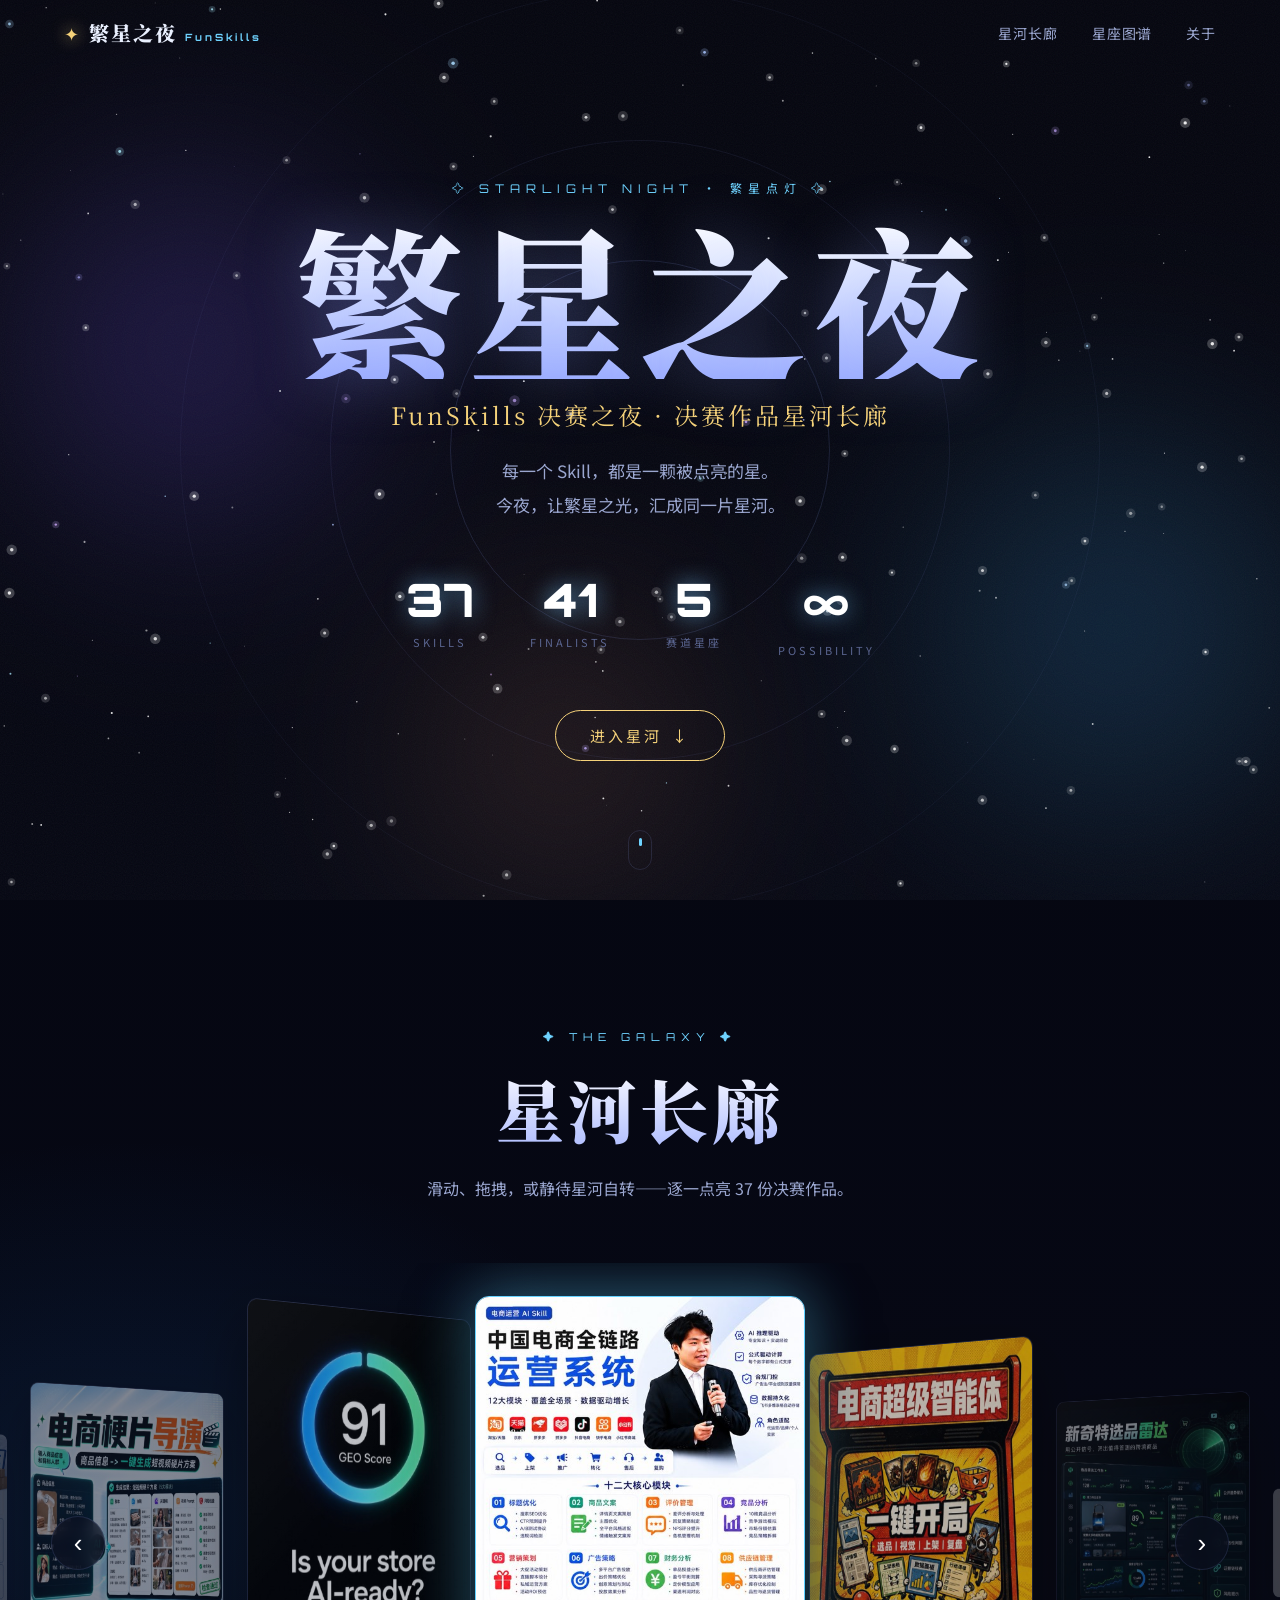
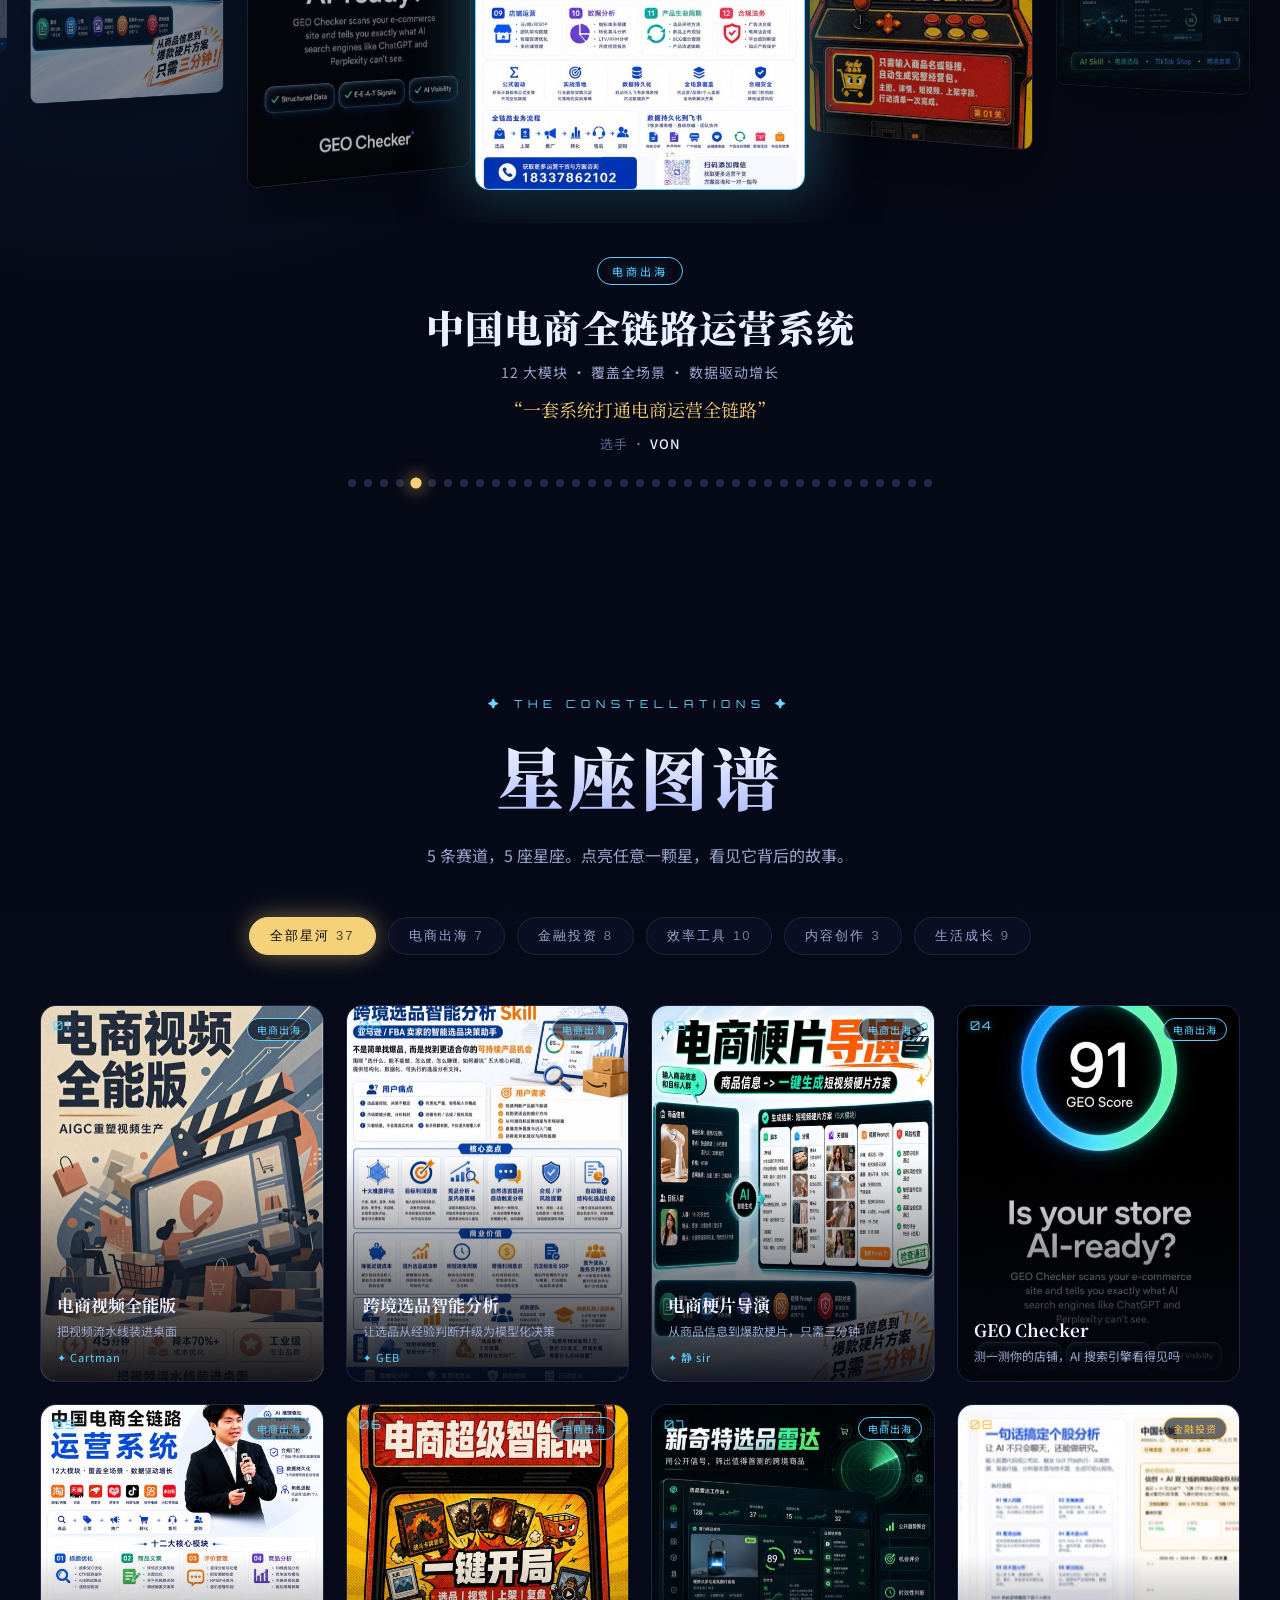
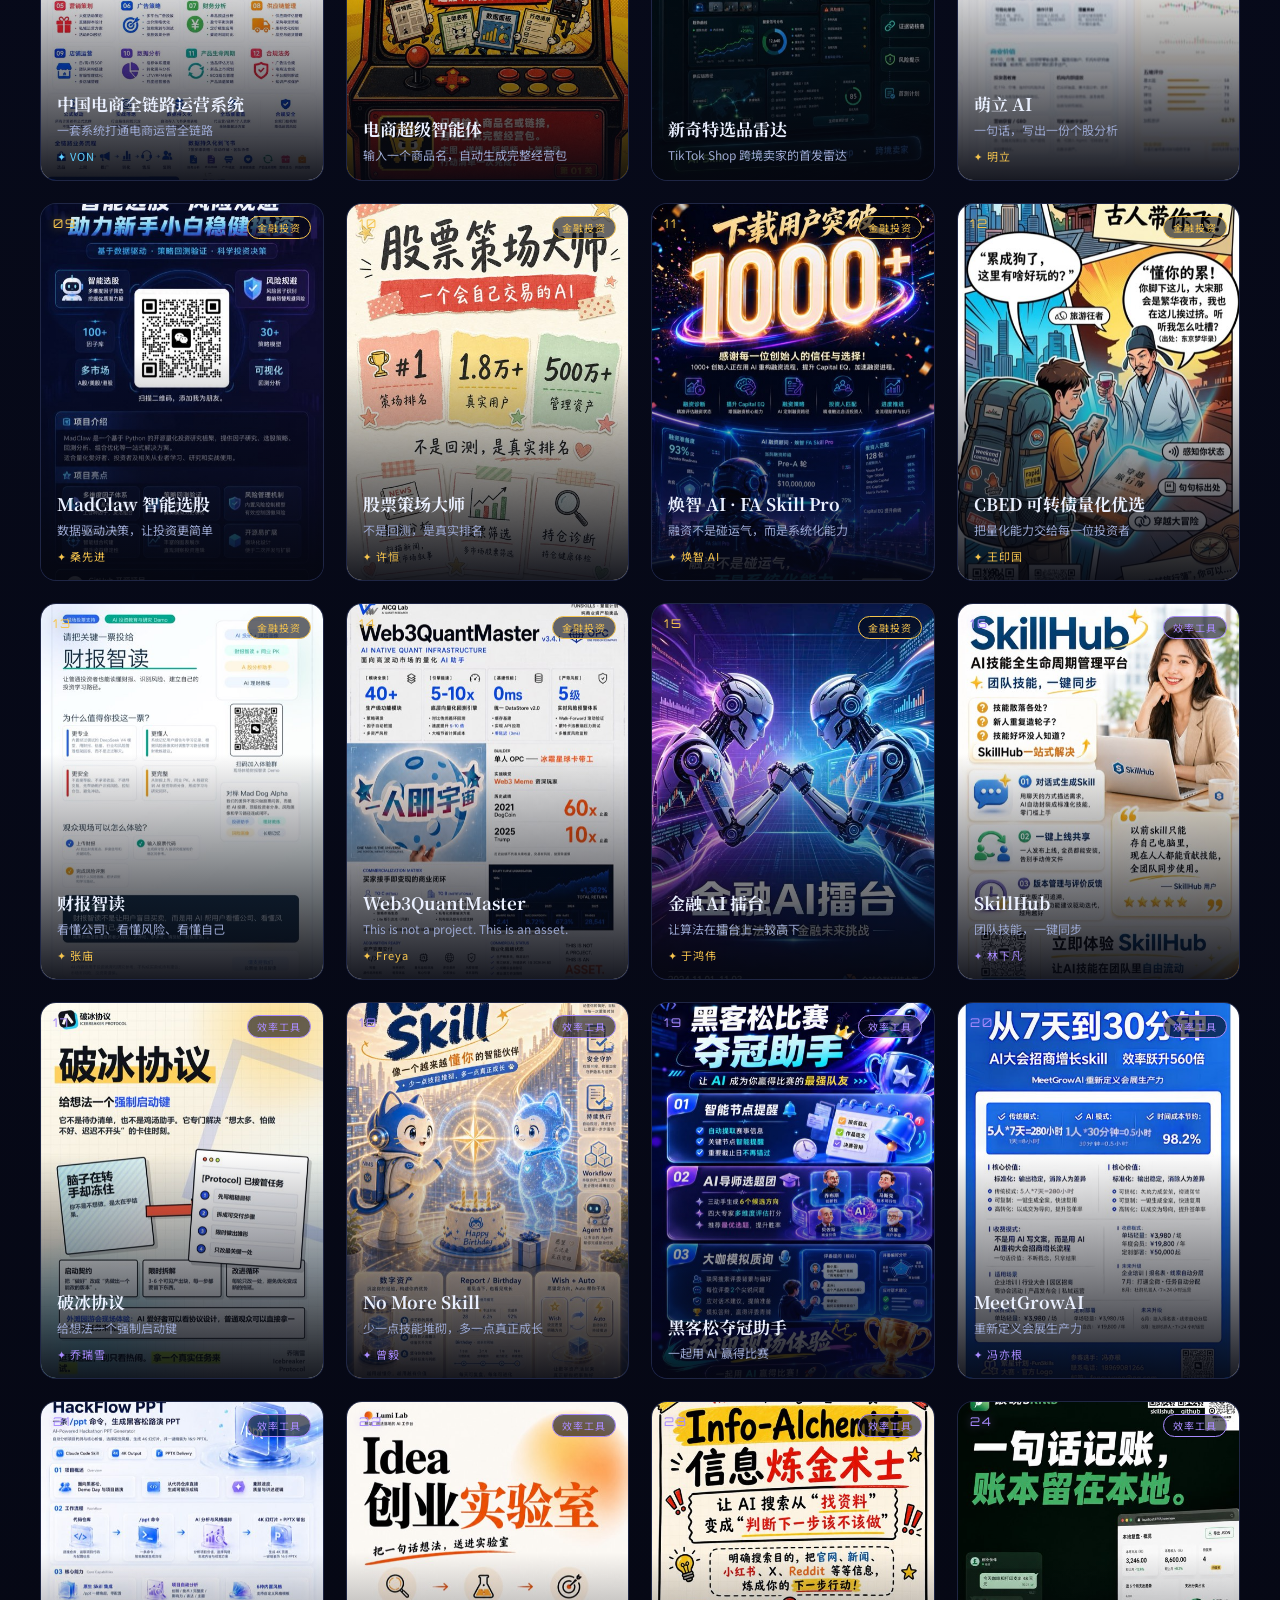
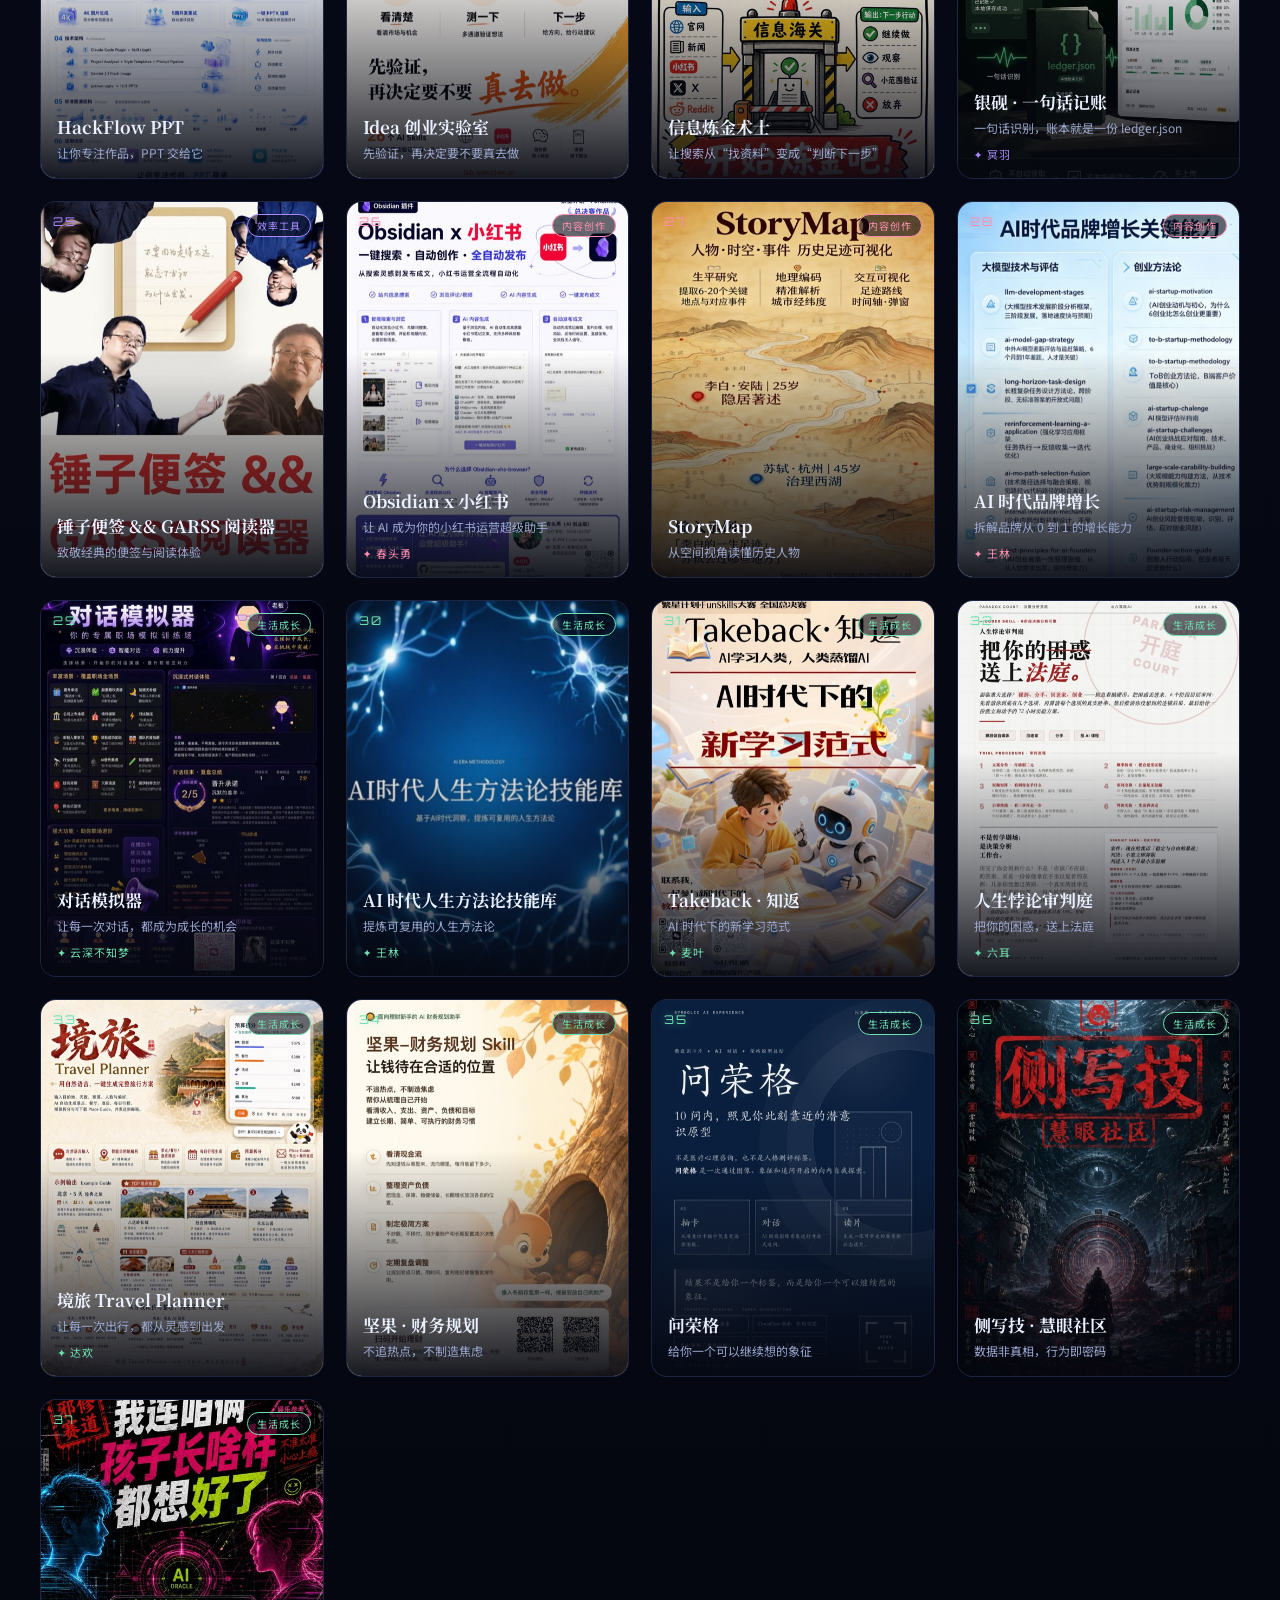
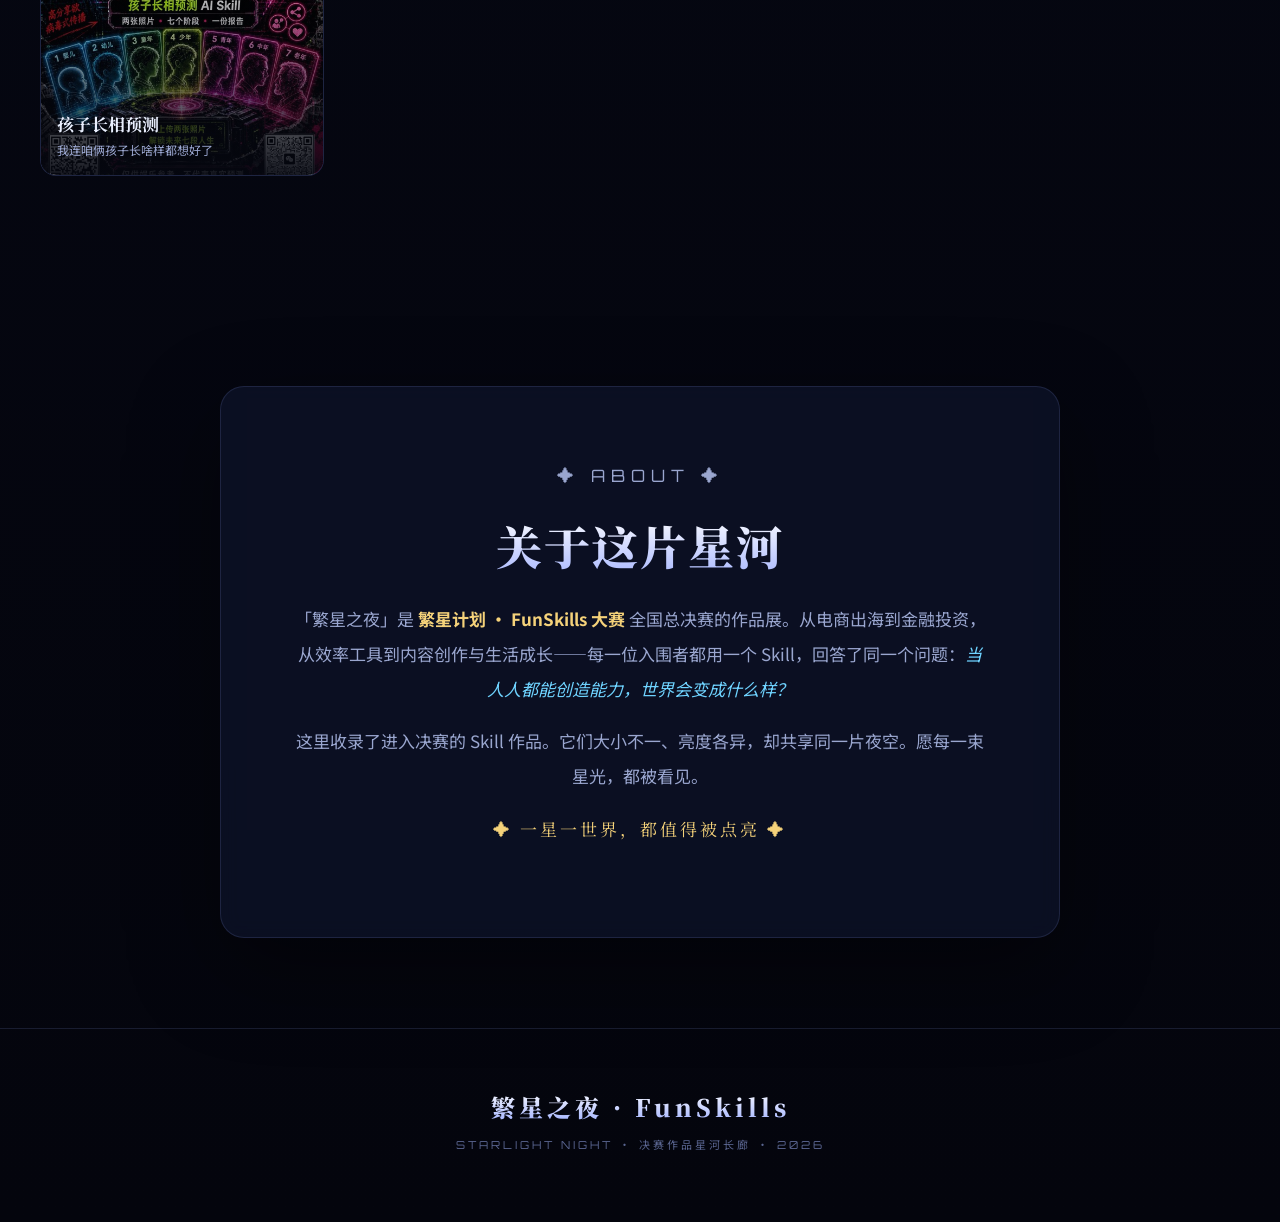
==== index.html @ 530bf0df "作品详情加入选手微信号（含一键复制），已填入 16 位确定对应的选手 Co-Authored-By: Claude Opus 4.8 <noreply@anthropic.com>" ====
<!DOCTYPE html>
<html lang="zh-CN">
<head>
<meta charset="UTF-8" />
<meta name="viewport" content="width=device-width, initial-scale=1.0" />
<title>繁星之夜 · FunSkills 决赛星河长廊</title>
<meta name="description" content="繁星之夜 · FunSkills 决赛之夜，41 位入围者的 Skill 作品星河长廊。" />
<link rel="preconnect" href="https://fonts.googleapis.com">
<link rel="preconnect" href="https://fonts.gstatic.com" crossorigin>
<link href="https://fonts.googleapis.com/css2?family=Noto+Serif+SC:wght@500;700;900&family=Noto+Sans+SC:wght@300;400;500;700&family=Orbitron:wght@500;700;900&display=swap" rel="stylesheet">
<link rel="stylesheet" href="assets/style.css?v=5" />
</head>
<body>

<!-- 星空画布（统一裁剪层，避免装饰元素溢出产生横向滚动） -->
<div class="bg-layer">
  <canvas id="starfield"></canvas>
  <div class="nebula nebula-a"></div>
  <div class="nebula nebula-b"></div>
  <div class="nebula nebula-c"></div>
  <div class="grain"></div>
</div>

<!-- 导航 -->
<header class="nav" id="nav">
  <a class="brand" href="#top">
    <span class="brand-mark">✦</span>
    <span class="brand-text">繁星之夜<small>FunSkills</small></span>
  </a>
  <nav class="nav-links">
    <a href="#gallery">星河长廊</a>
    <a href="#constellation">星座图谱</a>
    <a href="#about">关于</a>
  </nav>
</header>

<!-- 首屏 -->
<section class="hero" id="top">
  <div class="hero-rings"><span></span><span></span><span></span></div>
  <div class="hero-inner">
    <p class="hero-eyebrow">✧ STARLIGHT NIGHT · 繁星点灯 ✧</p>
    <h1 class="hero-title">繁星之夜</h1>
    <p class="hero-sub">FunSkills 决赛之夜 · 决赛作品星河长廊</p>
    <p class="hero-desc">每一个 Skill，都是一颗被点亮的星。<br/>今夜，让繁星之光，汇成同一片星河。</p>
    <div class="hero-stats" id="heroStats">
      <div class="stat"><b data-count="37">0</b><span>SKILLS</span></div>
      <div class="stat"><b data-count="41">0</b><span>FINALISTS</span></div>
      <div class="stat"><b data-count="5">0</b><span>赛道星座</span></div>
      <div class="stat"><b data-inf="1">∞</b><span>POSSIBILITY</span></div>
    </div>
    <a class="hero-cta" href="#gallery">进入星河 <span>↓</span></a>
  </div>
  <div class="scroll-cue"><span></span></div>
</section>

<!-- 星河长廊 轮播 -->
<section class="gallery" id="gallery">
  <div class="section-head">
    <p class="kicker">✦ THE GALAXY ✦</p>
    <h2>星河长廊</h2>
    <p class="lead" id="galleryLead">滑动、拖拽，或静待星河自转——逐一点亮决赛作品。</p>
  </div>

  <div class="coverflow" id="coverflow">
    <div class="cf-stage" id="cfStage"></div>
    <button class="cf-btn cf-prev" id="cfPrev" aria-label="上一个">‹</button>
    <button class="cf-btn cf-next" id="cfNext" aria-label="下一个">›</button>
  </div>
  <div class="cf-meta" id="cfMeta">
    <div class="cf-track-tag" id="cfTrack"></div>
    <h3 id="cfTitle"></h3>
    <p class="cf-en" id="cfEn"></p>
    <p class="cf-tagline" id="cfTagline"></p>
    <div class="cf-author" id="cfAuthor"></div>
  </div>
  <div class="cf-dots" id="cfDots"></div>
</section>

<!-- 星座图谱 网格 -->
<section class="constellation" id="constellation">
  <div class="section-head">
    <p class="kicker">✦ THE CONSTELLATIONS ✦</p>
    <h2>星座图谱</h2>
    <p class="lead">5 条赛道，5 座星座。点亮任意一颗星，看见它背后的故事。</p>
    <p class="live-totals" id="liveTotals" style="display:none"></p>
  </div>

  <div class="filters" id="filters"></div>
  <div class="star-grid" id="starGrid"></div>
</section>

<!-- 关于 -->
<section class="about" id="about">
  <div class="about-card">
    <p class="kicker">✦ ABOUT ✦</p>
    <h2>关于这片星河</h2>
    <p>「繁星之夜」是 <b>繁星计划 · FunSkills 大赛</b> 全国总决赛的作品展。从电商出海到金融投资，从效率工具到内容创作与生活成长——每一位入围者都用一个 Skill，回答了同一个问题：<i>当人人都能创造能力，世界会变成什么样？</i></p>
    <p>这里收录了进入决赛的 Skill 作品。它们大小不一、亮度各异，却共享同一片夜空。愿每一束星光，都被看见。</p>
    <p class="about-sign">✦ 一星一世界，都值得被点亮 ✦</p>
  </div>
</section>

<footer class="foot">
  <p class="foot-logo">繁星之夜 · FunSkills</p>
  <p class="foot-sub">STARLIGHT NIGHT · 决赛作品星河长廊 · 2026</p>
</footer>

<!-- 灯箱 -->
<div class="lightbox" id="lightbox" aria-hidden="true">
  <div class="lb-backdrop" id="lbBackdrop"></div>
  <button class="lb-close" id="lbClose" aria-label="关闭">✕</button>
  <button class="lb-nav lb-prev" id="lbPrev" aria-label="上一个">‹</button>
  <button class="lb-nav lb-next" id="lbNext" aria-label="下一个">›</button>
  <div class="lb-content">
    <div class="lb-figure"><img id="lbImg" alt="" /></div>
    <div class="lb-info">
      <div class="lb-track" id="lbTrack"></div>
      <h3 id="lbTitle"></h3>
      <p class="lb-en" id="lbEn"></p>
      <p class="lb-tagline" id="lbTagline"></p>
      <div class="lb-highlight" id="lbHighlight"></div>
      <p class="lb-blurb" id="lbBlurb"></p>
      <div class="lb-tags" id="lbTags"></div>
      <div class="lb-author" id="lbAuthor"></div>
      <div class="lb-wechat" id="lbWechat"></div>
      <div class="lb-index" id="lbIndex"></div>
      <div class="lb-qr" id="lbQr"></div>

      <div class="lb-engage" id="lbEngage">
        <div class="eng-bar">
          <button class="like-btn" id="likeBtn" aria-label="点赞">
            <span class="heart">♡</span><b id="likeCount">0</b>
          </button>
          <input class="eng-name" id="engName" placeholder="填写昵称后即可点赞评论" maxlength="24" />
        </div>
        <div class="cmt-form">
          <textarea id="cmtText" rows="2" placeholder="写下你的评论…（无需注册）" maxlength="500"></textarea>
          <button class="cmt-send" id="cmtSend">发送</button>
        </div>
        <div class="cmt-tip" id="cmtTip"></div>
        <div class="cmt-list" id="cmtList"></div>
      </div>
    </div>
  </div>
</div>

<script src="assets/data.js?v=5"></script>
<script src="assets/app.js?v=5"></script>
</body>
</html>
---- assets/style.css ----
:root{
  --bg:#04050d;
  --bg2:#080b1c;
  --ink:#eaf0ff;
  --muted:#9aa6cf;
  --faint:#5a6590;
  --gold:#f5d27a;
  --cyan:#6fd3ff;
  --violet:#b18cff;
  --line:rgba(150,170,255,.14);
  --card:rgba(18,24,52,.55);
  --serif:"Noto Serif SC",serif;
  --sans:"Noto Sans SC",system-ui,sans-serif;
  --display:"Orbitron","Noto Sans SC",sans-serif;
}
*{box-sizing:border-box;margin:0;padding:0}
html{scroll-behavior:smooth;overflow-x:hidden}
body{
  font-family:var(--sans);
  color:var(--ink);
  background:
    radial-gradient(1200px 800px at 75% -10%, rgba(80,60,160,.32), transparent 60%),
    radial-gradient(1000px 700px at 10% 20%, rgba(20,80,150,.22), transparent 55%),
    linear-gradient(180deg,#05060f 0%, #070a1a 40%, #04050d 100%);
  overflow-x:hidden;
  -webkit-font-smoothing:antialiased;
}
img{display:block;max-width:100%}
a{color:inherit;text-decoration:none}

/* ===== 背景层 ===== */
.bg-layer{position:fixed;inset:0;overflow:hidden;z-index:0;pointer-events:none}
#starfield{position:absolute;inset:0;width:100%;height:100%;z-index:0;pointer-events:none}
.nebula{position:absolute;border-radius:50%;filter:blur(80px);opacity:.5;z-index:0;pointer-events:none;mix-blend-mode:screen;animation:drift 28s ease-in-out infinite}
.nebula-a{width:46vw;height:46vw;left:-8vw;top:6vh;background:radial-gradient(circle,rgba(120,90,255,.55),transparent 65%)}
.nebula-b{width:50vw;height:50vw;right:-12vw;top:34vh;background:radial-gradient(circle,rgba(60,180,255,.45),transparent 65%);animation-delay:-9s}
.nebula-c{width:40vw;height:40vw;left:24vw;bottom:-12vh;background:radial-gradient(circle,rgba(255,160,120,.30),transparent 65%);animation-delay:-16s}
@keyframes drift{0%,100%{transform:translate(0,0) scale(1)}50%{transform:translate(3vw,-3vh) scale(1.12)}}
.grain{position:absolute;inset:0;z-index:1;pointer-events:none;opacity:.05;
  background-image:url("data:image/svg+xml,%3Csvg xmlns='http://www.w3.org/2000/svg' width='120' height='120'%3E%3Cfilter id='n'%3E%3CfeTurbulence type='fractalNoise' baseFrequency='.9' numOctaves='2'/%3E%3C/filter%3E%3Crect width='100%25' height='100%25' filter='url(%23n)'/%3E%3C/svg%3E")}

/* ===== 导航 ===== */
.nav{position:fixed;top:0;left:0;right:0;z-index:50;display:flex;align-items:center;justify-content:space-between;
  padding:18px clamp(18px,5vw,64px);transition:.4s;backdrop-filter:blur(0px)}
.nav.scrolled{background:rgba(6,8,20,.72);backdrop-filter:blur(14px);border-bottom:1px solid var(--line);padding-top:12px;padding-bottom:12px}
.brand{display:flex;align-items:center;gap:10px}
.brand-mark{color:var(--gold);font-size:18px;filter:drop-shadow(0 0 8px var(--gold));animation:spin 12s linear infinite}
@keyframes spin{to{transform:rotate(360deg)}}
.brand-text{font-family:var(--serif);font-weight:900;font-size:20px;letter-spacing:2px;display:flex;align-items:baseline;gap:8px}
.brand-text small{font-family:var(--display);font-size:10px;letter-spacing:3px;color:var(--cyan);font-weight:700}
.nav-links{display:flex;gap:clamp(14px,3vw,34px)}
.nav-links a{font-size:14px;color:var(--muted);letter-spacing:1px;position:relative;padding:4px 0;transition:.3s}
.nav-links a::after{content:"";position:absolute;left:0;bottom:-2px;width:0;height:1px;background:var(--gold);transition:.3s}
.nav-links a:hover{color:var(--ink)}
.nav-links a:hover::after{width:100%}

/* ===== Hero ===== */
.hero{position:relative;z-index:2;overflow:hidden;min-height:100vh;display:flex;flex-direction:column;align-items:center;justify-content:center;text-align:center;padding:120px 20px 80px}
.hero-rings{position:absolute;top:50%;left:50%;transform:translate(-50%,-58%);z-index:-1;pointer-events:none}
.hero-rings span{position:absolute;top:50%;left:50%;transform:translate(-50%,-50%);border:1px solid var(--line);border-radius:50%}
.hero-rings span:nth-child(1){width:380px;height:380px;animation:pulse 6s ease-in-out infinite}
.hero-rings span:nth-child(2){width:620px;height:620px;border-color:rgba(150,170,255,.08);animation:pulse 6s ease-in-out infinite .6s}
.hero-rings span:nth-child(3){width:920px;height:920px;border-color:rgba(150,170,255,.05);animation:pulse 6s ease-in-out infinite 1.2s}
@keyframes pulse{0%,100%{opacity:.5}50%{opacity:1}}
.hero-eyebrow{font-family:var(--display);letter-spacing:6px;font-size:12px;color:var(--cyan);margin-bottom:24px;opacity:0;animation:rise .9s .1s forwards}
.hero-title{font-family:var(--serif);font-weight:900;font-size:clamp(64px,13vw,180px);line-height:.95;letter-spacing:6px;
  background:linear-gradient(180deg,#fff 0%,#dfe7ff 40%,#9fb0ff 100%);-webkit-background-clip:text;background-clip:text;color:transparent;
  text-shadow:0 0 60px rgba(140,160,255,.35);opacity:0;animation:rise 1s .25s forwards}
.hero-sub{font-family:var(--serif);font-size:clamp(16px,2.4vw,24px);letter-spacing:3px;color:var(--gold);margin-top:18px;opacity:0;animation:rise 1s .45s forwards}
.hero-desc{margin-top:22px;color:var(--muted);line-height:2;font-size:clamp(14px,1.6vw,17px);opacity:0;animation:rise 1s .6s forwards}
.hero-stats{display:flex;gap:clamp(20px,5vw,56px);margin-top:48px;flex-wrap:wrap;justify-content:center;opacity:0;animation:rise 1s .8s forwards}
.stat{display:flex;flex-direction:column;align-items:center;gap:6px}
.stat b{font-family:var(--display);font-size:clamp(30px,4vw,46px);font-weight:900;color:#fff;text-shadow:0 0 22px rgba(120,200,255,.6)}
.stat span{font-size:11px;letter-spacing:3px;color:var(--faint)}
.hero-cta{margin-top:52px;display:inline-flex;align-items:center;gap:10px;padding:14px 34px;border:1px solid var(--gold);border-radius:40px;
  color:var(--gold);font-size:15px;letter-spacing:3px;transition:.35s;opacity:0;animation:rise 1s 1s forwards}
.hero-cta span{transition:.35s}
.hero-cta:hover{background:var(--gold);color:#1a1405;box-shadow:0 0 40px rgba(245,210,122,.5)}
.hero-cta:hover span{transform:translateY(4px)}
@keyframes rise{from{opacity:0;transform:translateY(30px)}to{opacity:1;transform:translateY(0)}}
.scroll-cue{position:absolute;bottom:30px;left:50%;transform:translateX(-50%);width:24px;height:40px;border:1px solid var(--line);border-radius:14px;display:flex;justify-content:center;padding-top:7px}
.scroll-cue span{width:3px;height:8px;border-radius:3px;background:var(--cyan);animation:scroll 1.6s infinite}
@keyframes scroll{0%{opacity:0;transform:translateY(0)}40%{opacity:1}100%{opacity:0;transform:translateY(14px)}}

/* ===== 通用区块标题 ===== */
section{position:relative;z-index:2}
.section-head{text-align:center;max-width:760px;margin:0 auto;padding:0 20px}
.kicker{font-family:var(--display);letter-spacing:6px;font-size:11px;color:var(--cyan);margin-bottom:16px}
.section-head h2{font-family:var(--serif);font-weight:900;font-size:clamp(34px,6vw,68px);letter-spacing:4px;
  background:linear-gradient(180deg,#fff,#a9b8ff);-webkit-background-clip:text;background-clip:text;color:transparent}
.lead{color:var(--muted);margin-top:16px;line-height:1.9;font-size:clamp(13px,1.5vw,16px)}

/* ===== 轮播 Coverflow ===== */
.gallery{padding:130px 0 90px}
.coverflow{position:relative;margin-top:60px;height:min(64vh,560px);perspective:1800px;overflow:hidden}
.cf-stage{position:relative;width:100%;height:100%;transform-style:preserve-3d}
.cf-item{position:absolute;top:50%;left:50%;width:clamp(220px,26vw,330px);
  transition:transform .7s cubic-bezier(.2,.7,.2,1),opacity .7s,filter .7s;
  transform-origin:center;cursor:pointer;will-change:transform,opacity}
.cf-item img{width:100%;border-radius:14px;border:1px solid rgba(160,180,255,.18);
  box-shadow:0 30px 80px rgba(0,0,0,.6);background:#0b0e20}
.cf-item .cf-shine{position:absolute;inset:0;border-radius:14px;pointer-events:none;
  background:linear-gradient(135deg,rgba(255,255,255,.16),transparent 40%);opacity:.4}
.cf-item.active img{border-color:var(--accent,#6fd3ff);box-shadow:0 24px 70px rgba(0,0,0,.6),0 0 60px var(--glow,rgba(111,211,255,.5))}
.cf-btn{position:absolute;top:50%;transform:translateY(-50%);z-index:6;width:54px;height:54px;border-radius:50%;
  border:1px solid var(--line);background:rgba(10,14,30,.6);backdrop-filter:blur(8px);color:#fff;font-size:26px;line-height:1;
  cursor:pointer;transition:.3s}
.cf-btn:hover{background:rgba(245,210,122,.18);border-color:var(--gold);color:var(--gold);box-shadow:0 0 26px rgba(245,210,122,.3)}
.cf-prev{left:clamp(8px,4vw,60px)}
.cf-next{right:clamp(8px,4vw,60px)}

.cf-meta{text-align:center;max-width:680px;margin:34px auto 0;padding:0 20px;min-height:150px}
.cf-track-tag{display:inline-block;font-size:11px;letter-spacing:3px;padding:5px 14px;border-radius:20px;
  border:1px solid var(--accent,#6fd3ff);color:var(--accent,#6fd3ff);margin-bottom:14px;text-shadow:0 0 12px var(--glow)}
.cf-meta h3{font-family:var(--serif);font-weight:900;font-size:clamp(24px,3.4vw,38px);letter-spacing:1px}
.cf-en{color:var(--muted);margin-top:8px;font-size:14px;letter-spacing:1px}
.cf-tagline{color:var(--gold);margin-top:14px;font-size:clamp(14px,1.7vw,18px);font-family:var(--serif)}
.cf-author{margin-top:12px;font-size:13px;color:var(--faint);letter-spacing:1px}
.cf-author b{color:var(--ink);font-weight:500}
.cf-dots{display:flex;flex-wrap:wrap;gap:8px;justify-content:center;max-width:680px;margin:26px auto 0;padding:0 20px}
.cf-dot{width:8px;height:8px;border-radius:50%;background:rgba(150,170,255,.2);cursor:pointer;transition:.3s}
.cf-dot.active{background:var(--gold);box-shadow:0 0 12px var(--gold);transform:scale(1.4)}

/* ===== 星座网格 ===== */
.constellation{padding:120px 0 100px}
.filters{display:flex;flex-wrap:wrap;gap:12px;justify-content:center;margin:46px auto 0;max-width:900px;padding:0 20px}
.filter{font-size:13px;letter-spacing:2px;padding:9px 20px;border-radius:30px;border:1px solid var(--line);
  background:rgba(15,20,44,.5);color:var(--muted);cursor:pointer;transition:.3s}
.filter:hover{color:var(--ink);border-color:var(--c,#6fd3ff)}
.filter.active{color:#06080f;background:var(--c,#6fd3ff);border-color:var(--c,#6fd3ff);box-shadow:0 0 24px var(--g,rgba(111,211,255,.45))}
.filter b{margin-left:6px;opacity:.7;font-weight:400}

.star-grid{display:grid;grid-template-columns:repeat(auto-fill,minmax(230px,1fr));gap:22px;
  max-width:1280px;margin:50px auto 0;padding:0 clamp(18px,5vw,40px)}
.star-card{position:relative;border-radius:16px;overflow:hidden;cursor:pointer;
  background:var(--card);border:1px solid var(--line);
  opacity:0;transform:translateY(40px);transition:transform .7s cubic-bezier(.2,.7,.2,1),opacity .7s,box-shadow .4s,border-color .4s}
.star-card.in{opacity:1;transform:none}
.star-card:hover{transform:translateY(-8px) scale(1.015);border-color:var(--accent);box-shadow:0 24px 60px rgba(0,0,0,.5),0 0 40px var(--glow)}
.star-card.hide{display:none}
.sc-img{position:relative;aspect-ratio:3/4;overflow:hidden;background:#0a0e20}
.sc-img img{width:100%;height:100%;object-fit:cover;transition:transform .8s ease}
.star-card:hover .sc-img img{transform:scale(1.07)}
.sc-img::after{content:"";position:absolute;inset:0;background:linear-gradient(180deg,transparent 40%,rgba(5,7,16,.92))}
.sc-num{position:absolute;top:12px;left:12px;z-index:2;font-family:var(--display);font-size:12px;letter-spacing:2px;
  color:var(--accent);text-shadow:0 0 10px var(--glow)}
.sc-track{position:absolute;top:12px;right:12px;z-index:2;font-size:10px;letter-spacing:1px;padding:3px 9px;border-radius:14px;
  background:rgba(6,8,18,.6);border:1px solid var(--accent);color:var(--accent)}
.sc-body{position:absolute;left:0;right:0;bottom:0;z-index:2;padding:16px}
.sc-body h4{font-family:var(--serif);font-weight:700;font-size:17px;line-height:1.3}
.sc-body p{color:var(--muted);font-size:12px;margin-top:6px;line-height:1.5;
  display:-webkit-box;-webkit-line-clamp:2;-webkit-box-orient:vertical;overflow:hidden}
.sc-author{margin-top:9px;font-size:11px;color:var(--accent);letter-spacing:1px}
.sc-stats{display:flex;gap:14px;margin-top:10px;align-items:center}
.sc-stat{display:inline-flex;align-items:center;gap:4px;font-size:12px;color:var(--muted);
  font-variant-numeric:tabular-nums}
.sc-stat b{color:var(--ink);font-weight:700}
.sc-stat.sc-like{color:#ff8fa6}.sc-stat.sc-like b{color:#ffb3c2}
.live-totals{margin-top:18px;font-family:var(--serif);font-size:clamp(14px,1.7vw,18px);
  color:var(--gold);letter-spacing:1px}
.live-totals b{color:#fff;font-weight:900;font-family:var(--display);padding:0 2px}
.sc-glint{position:absolute;width:5px;height:5px;border-radius:50%;background:#fff;
  box-shadow:0 0 10px 2px var(--glow);top:18px;right:54px;z-index:3;opacity:0;transition:.4s}
.star-card:hover .sc-glint{opacity:1;animation:twinkle 1.4s infinite}
@keyframes twinkle{0%,100%{opacity:.3;transform:scale(.8)}50%{opacity:1;transform:scale(1.3)}}

/* ===== 关于 ===== */
.about{padding:110px 20px 90px;display:flex;justify-content:center}
.about-card{max-width:840px;text-align:center;background:var(--card);border:1px solid var(--line);
  border-radius:24px;padding:clamp(36px,6vw,72px);backdrop-filter:blur(10px);
  box-shadow:0 30px 90px rgba(0,0,0,.4)}
.about-card h2{font-family:var(--serif);font-weight:900;font-size:clamp(28px,4.5vw,46px);letter-spacing:2px;margin-bottom:24px;
  background:linear-gradient(180deg,#fff,#a9b8ff);-webkit-background-clip:text;background-clip:text;color:transparent}
.about-card p{color:var(--muted);line-height:2.05;font-size:clamp(14px,1.6vw,17px);margin-bottom:18px}
.about-card b{color:var(--gold);font-weight:700}
.about-card i{color:var(--cyan);font-style:italic}
.about-sign{margin-top:14px;color:var(--gold)!important;font-family:var(--serif);letter-spacing:3px}

/* ===== 页脚 ===== */
.foot{text-align:center;padding:60px 20px 70px;border-top:1px solid var(--line);position:relative;z-index:2}
.foot-logo{font-family:var(--serif);font-weight:900;font-size:24px;letter-spacing:4px;
  background:linear-gradient(180deg,#fff,#9fb0ff);-webkit-background-clip:text;background-clip:text;color:transparent}
.foot-sub{font-family:var(--display);font-size:11px;letter-spacing:3px;color:var(--faint);margin-top:12px}

/* ===== 灯箱 ===== */
.lightbox{position:fixed;inset:0;z-index:100;display:flex;align-items:center;justify-content:center;
  opacity:0;pointer-events:none;transition:opacity .4s}
.lightbox.open{opacity:1;pointer-events:auto}
.lb-backdrop{position:absolute;inset:0;background:rgba(2,3,9,.86);backdrop-filter:blur(12px)}
.lb-content{position:relative;z-index:2;display:flex;gap:clamp(20px,4vw,50px);align-items:flex-start;
  max-width:1080px;width:92%;max-height:90vh;padding:20px;overflow-y:auto}
.lb-figure{flex:0 0 auto;max-width:46%}
.lb-figure img{max-height:82vh;border-radius:14px;border:1px solid rgba(160,180,255,.2);
  box-shadow:0 40px 100px rgba(0,0,0,.7),0 0 70px var(--glow,rgba(111,211,255,.3))}
.lb-info{flex:1;min-width:0}
.lb-track{display:inline-block;font-size:11px;letter-spacing:3px;padding:5px 14px;border-radius:20px;
  border:1px solid var(--accent,#6fd3ff);color:var(--accent,#6fd3ff);margin-bottom:18px}
.lb-info h3{font-family:var(--serif);font-weight:900;font-size:clamp(26px,3.6vw,40px);letter-spacing:1px;line-height:1.2}
.lb-en{color:var(--muted);margin-top:10px;font-size:14px;letter-spacing:1px}
.lb-tagline{color:var(--gold);margin-top:18px;font-family:var(--serif);font-size:clamp(16px,2vw,20px)}
.lb-blurb{color:var(--ink);opacity:.82;margin-top:18px;line-height:1.95;font-size:15px}
.lb-tags{display:flex;flex-wrap:wrap;gap:8px;margin-top:22px}
.lb-tags span{font-size:12px;color:var(--muted);padding:5px 12px;border-radius:16px;border:1px solid var(--line);background:rgba(15,20,44,.5)}
.lb-author{margin-top:24px;font-size:14px;color:var(--faint);letter-spacing:1px}
.lb-author b{color:var(--ink);font-weight:500}
.lb-index{margin-top:14px;font-family:var(--display);font-size:12px;letter-spacing:2px;color:var(--accent)}
.lb-wechat{margin-top:14px;display:none;align-items:center;gap:10px;flex-wrap:wrap;
  padding:10px 14px;border-radius:12px;background:rgba(80,200,120,.10);border:1px solid rgba(80,200,120,.45)}
.lb-wechat .wx-ico{color:#3fcf6b;font-size:16px}
.lb-wechat .wx-label{color:var(--muted);font-size:13px}
.lb-wechat .wx-id{color:#eafff0;font-weight:700;font-size:15px;letter-spacing:.5px;user-select:all}
.lb-wechat .wx-copy{margin-left:auto;padding:5px 14px;border-radius:18px;cursor:pointer;font-size:12px;
  border:1px solid rgba(80,200,120,.6);background:transparent;color:#7be3a0;transition:.25s}
.lb-wechat .wx-copy:hover{background:rgba(80,200,120,.18);color:#eafff0}
.lb-highlight{margin-top:16px;padding:12px 16px;border-radius:12px;line-height:1.7;font-size:14px;
  color:#fff2cf;background:linear-gradient(90deg,rgba(245,210,122,.16),rgba(245,210,122,.04));
  border:1px solid rgba(245,210,122,.5);position:relative}
.lb-highlight::before{content:"★ 全程亮点";display:block;font-size:11px;letter-spacing:2px;color:var(--gold);margin-bottom:6px;font-weight:700}

/* 点赞 + 评论 */
.lb-engage{margin-top:24px;padding-top:22px;border-top:1px solid var(--line)}
.eng-bar{display:flex;gap:12px;align-items:center;flex-wrap:wrap}
.like-btn{display:inline-flex;align-items:center;gap:8px;padding:9px 18px;border-radius:30px;cursor:pointer;
  border:1px solid var(--line);background:rgba(15,20,44,.5);color:var(--ink);font-size:15px;transition:.25s}
.like-btn .heart{color:#ff6b8a;font-size:18px;line-height:1;transition:.25s}
.like-btn:hover{border-color:#ff6b8a;background:rgba(255,107,138,.12)}
.like-btn.liked{border-color:#ff6b8a;background:rgba(255,107,138,.18)}
.like-btn.liked .heart{text-shadow:0 0 12px rgba(255,107,138,.8)}
.like-btn.pop{animation:likepop .4s}
@keyframes likepop{0%{transform:scale(1)}40%{transform:scale(1.18)}100%{transform:scale(1)}}
.eng-name{flex:1;min-width:160px;padding:9px 14px;border-radius:24px;border:1px solid var(--line);
  background:rgba(8,11,26,.6);color:var(--ink);font-size:14px;font-family:var(--sans)}
.eng-name:focus{outline:none;border-color:var(--gold)}
.eng-name.need{border-color:#ff6b8a;animation:likepop .4s}
.cmt-form{display:flex;gap:10px;margin-top:14px;align-items:flex-end}
.cmt-form textarea{flex:1;padding:10px 14px;border-radius:14px;border:1px solid var(--line);resize:vertical;
  background:rgba(8,11,26,.6);color:var(--ink);font-size:14px;font-family:var(--sans);line-height:1.6;max-height:160px}
.cmt-form textarea:focus{outline:none;border-color:var(--gold)}
.cmt-send{flex:0 0 auto;padding:10px 20px;border-radius:14px;cursor:pointer;border:1px solid var(--gold);
  background:var(--gold);color:#1a1405;font-size:14px;font-weight:700;transition:.25s}
.cmt-send:hover{box-shadow:0 0 22px rgba(245,210,122,.5)}
.cmt-tip{font-size:12px;color:var(--faint);margin-top:8px;min-height:16px}
.cmt-tip.err{color:#ff8a8a}
.cmt-list{margin-top:16px;display:flex;flex-direction:column;gap:12px}
.cmt-item{padding:11px 14px;border-radius:12px;background:rgba(15,20,44,.45);border:1px solid var(--line)}
.cmt-head{display:flex;justify-content:space-between;align-items:baseline;gap:10px;margin-bottom:5px}
.cmt-name{color:var(--cyan);font-size:13px;font-weight:700}
.cmt-time{color:var(--faint);font-size:11px;flex:0 0 auto}
.cmt-text{color:var(--ink);opacity:.9;font-size:14px;line-height:1.6;word-break:break-word;white-space:pre-wrap}
.cmt-empty{color:var(--faint);font-size:13px;padding:6px 0}

.lb-qr{margin-top:22px}
.lb-qr-card{display:inline-block;padding:14px 14px 10px;border-radius:16px;text-align:center;
  background:rgba(255,255,255,.97);border:1px solid var(--accent);box-shadow:0 12px 40px var(--glow)}
.lb-qr-lead{color:#10162e;font-size:13px;font-weight:700;letter-spacing:2px;margin-bottom:10px}
.lb-qr-card img{width:248px;max-width:62vw;height:auto;display:block;border-radius:8px;background:#fff}
.lb-close{position:absolute;top:22px;right:26px;z-index:5;width:46px;height:46px;border-radius:50%;
  border:1px solid var(--line);background:rgba(10,14,30,.6);color:#fff;font-size:18px;cursor:pointer;transition:.3s}
.lb-close:hover{background:rgba(255,120,120,.2);border-color:#ff8a8a;color:#ff8a8a;transform:rotate(90deg)}
.lb-nav{position:absolute;top:50%;transform:translateY(-50%);z-index:5;width:54px;height:54px;border-radius:50%;
  border:1px solid var(--line);background:rgba(10,14,30,.6);color:#fff;font-size:28px;cursor:pointer;transition:.3s}
.lb-nav:hover{background:rgba(245,210,122,.18);border-color:var(--gold);color:var(--gold)}
.lb-prev{left:18px}.lb-next{right:18px}

/* ===== 响应式 ===== */
/* 超大屏：内容居中不过宽 */
@media(min-width:1700px){
  .star-grid{max-width:1480px}
  .coverflow{max-width:1500px;margin-left:auto;margin-right:auto}
}

/* 平板 / 中屏 ≤1024 */
@media(max-width:1024px){
  .gallery{padding:100px 0 70px}
  .constellation{padding:90px 0 80px}
  .coverflow{height:52vh}
  .star-grid{grid-template-columns:repeat(auto-fill,minmax(200px,1fr));gap:18px}
}

/* 灯箱在窄屏改为上下堆叠 */
@media(max-width:860px){
  .lightbox{align-items:flex-start}
  .lb-content{flex-direction:column;overflow-y:auto;align-items:center;max-height:100vh;height:100vh;padding:54px 16px 90px;width:94%;margin:0 auto}
  .lb-figure{max-width:100%}
  .lb-figure img{max-height:46vh}
  .lb-info{width:100%}
  .lb-nav{top:auto;bottom:16px;transform:none;width:48px;height:48px;font-size:24px}
  .lb-prev{left:50%;margin-left:-58px}.lb-next{right:50%;margin-right:-58px}
  .lb-close{top:14px;right:16px}
}

/* 大手机 / 小平板 ≤720 */
@media(max-width:720px){
  .nav{padding:14px 18px}
  .nav.scrolled{padding-top:10px;padding-bottom:10px}
  .brand-text{font-size:18px;letter-spacing:1px}
  .brand-text small{display:none}
  .nav-links{gap:16px}
  .nav-links a{font-size:13px;letter-spacing:.5px;white-space:nowrap}
  .hero{padding:104px 18px 70px}
  .hero-eyebrow{letter-spacing:3px;font-size:10px}
  .hero-rings span:nth-child(1){width:300px;height:300px}
  .hero-rings span:nth-child(2){width:480px;height:480px}
  .hero-rings span:nth-child(3){width:680px;height:680px}
  .hero-stats{display:grid;grid-template-columns:repeat(2,minmax(0,1fr));gap:26px 34px;width:100%;max-width:360px}
  .coverflow{height:46vh;margin-top:44px}
  .cf-item{width:min(66vw,300px)}
  .cf-meta{margin-top:26px;min-height:130px}
  .cf-btn{width:44px;height:44px;font-size:22px}
  .gallery{padding:90px 0 60px}
  .constellation{padding:80px 0 70px}
  .filters{gap:9px;margin-top:36px}
  .filter{font-size:12px;padding:8px 15px;letter-spacing:1px}
  .star-grid{grid-template-columns:repeat(auto-fill,minmax(150px,1fr));gap:14px;margin-top:38px}
  .sc-body{padding:13px}
  .sc-body h4{font-size:15px}
  .sc-body p{font-size:11px}
  .about{padding:80px 16px 70px}
  .lb-info h3{font-size:24px}
  .lb-blurb{font-size:14px}
}

/* 小手机 ≤400 */
@media(max-width:400px){
  .nav{padding:12px 14px}
  .nav-links{gap:12px}
  .nav-links a{font-size:12px}
  .hero-title{letter-spacing:2px}
  .hero-stats{gap:22px 24px}
  .stat b{font-size:34px}
  .coverflow{height:44vh}
  .star-grid{grid-template-columns:repeat(2,minmax(0,1fr));gap:11px}
  .sc-track{font-size:9px;padding:2px 7px}
  .sc-num{font-size:11px}
}

/* 触摸优化：竖向滑页正常，横向交给轮播；去掉 hover 残留 */
.coverflow{touch-action:pan-y}
@media(hover:none){
  .star-card:hover{transform:none}
  .cf-btn,.lb-nav,.lb-close{backdrop-filter:none}
}

@media(prefers-reduced-motion:reduce){
  *{animation-duration:.001s!important;transition-duration:.2s!important}
}
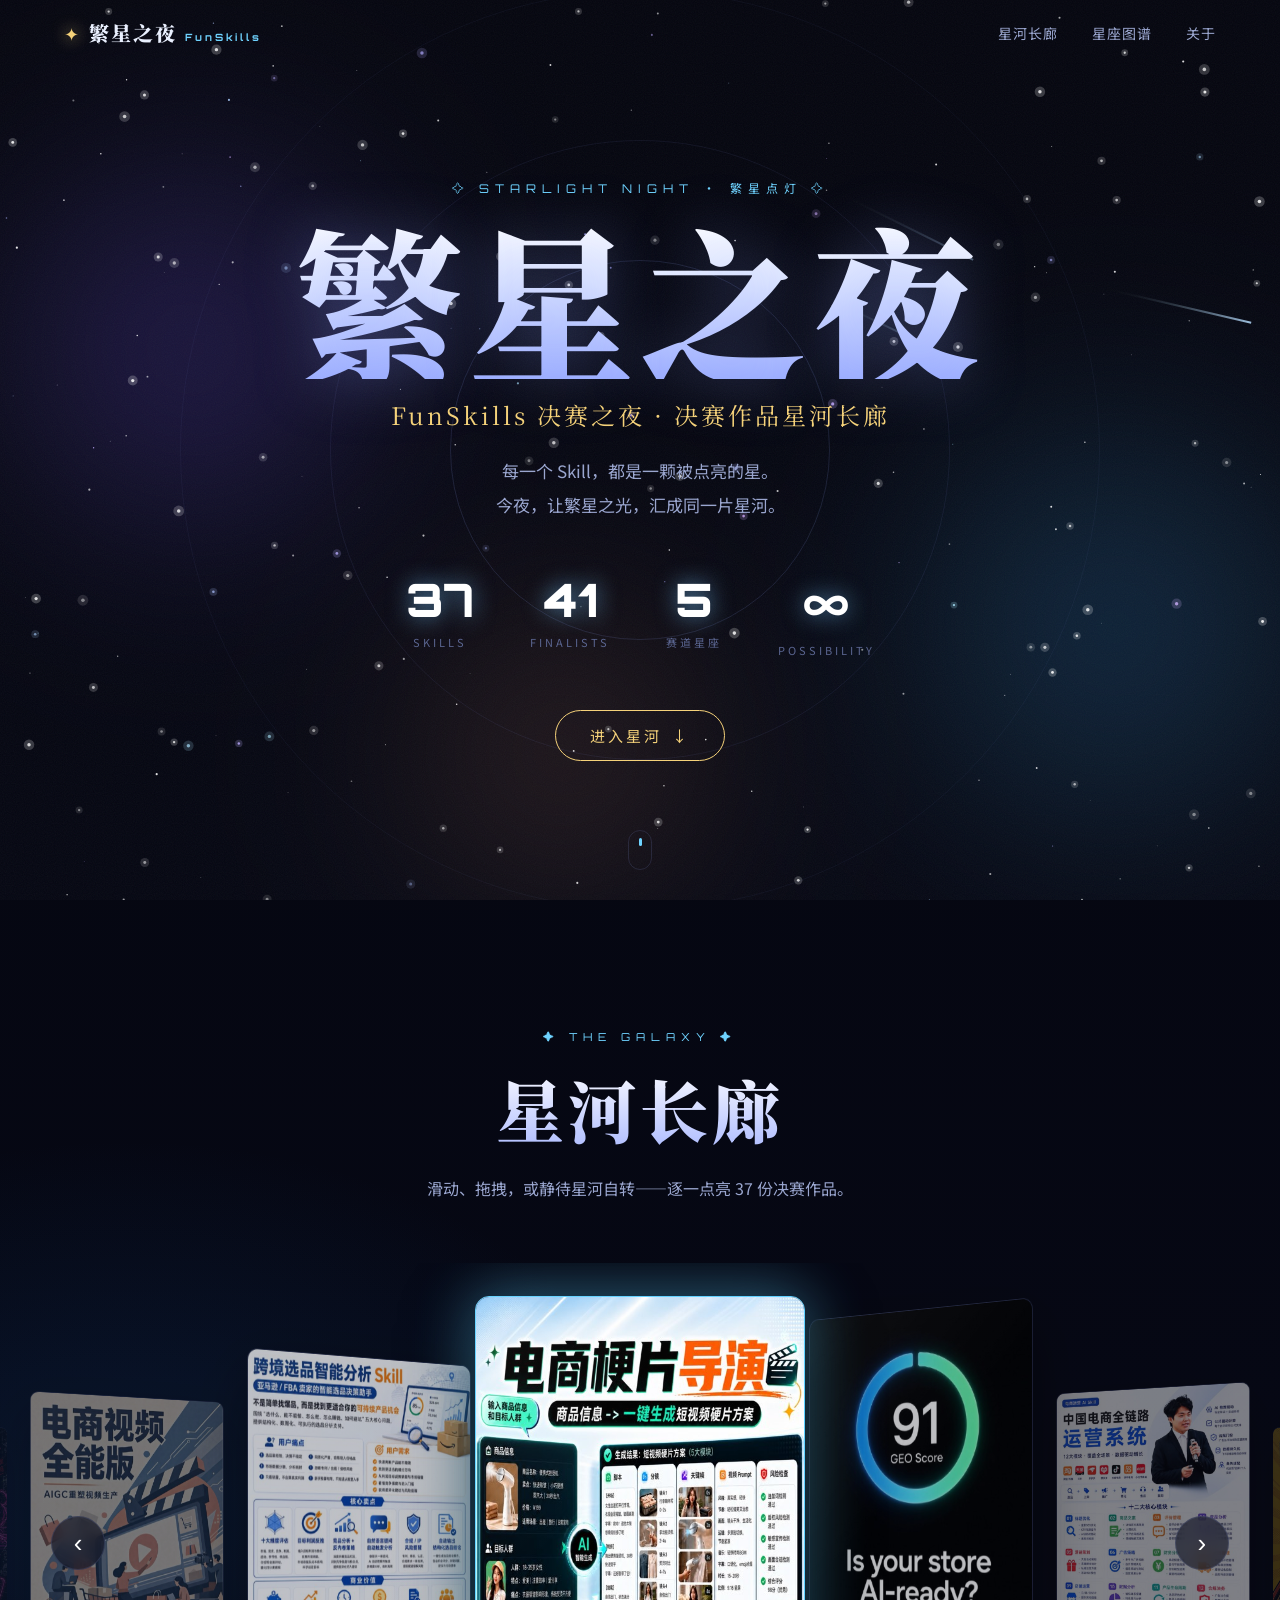
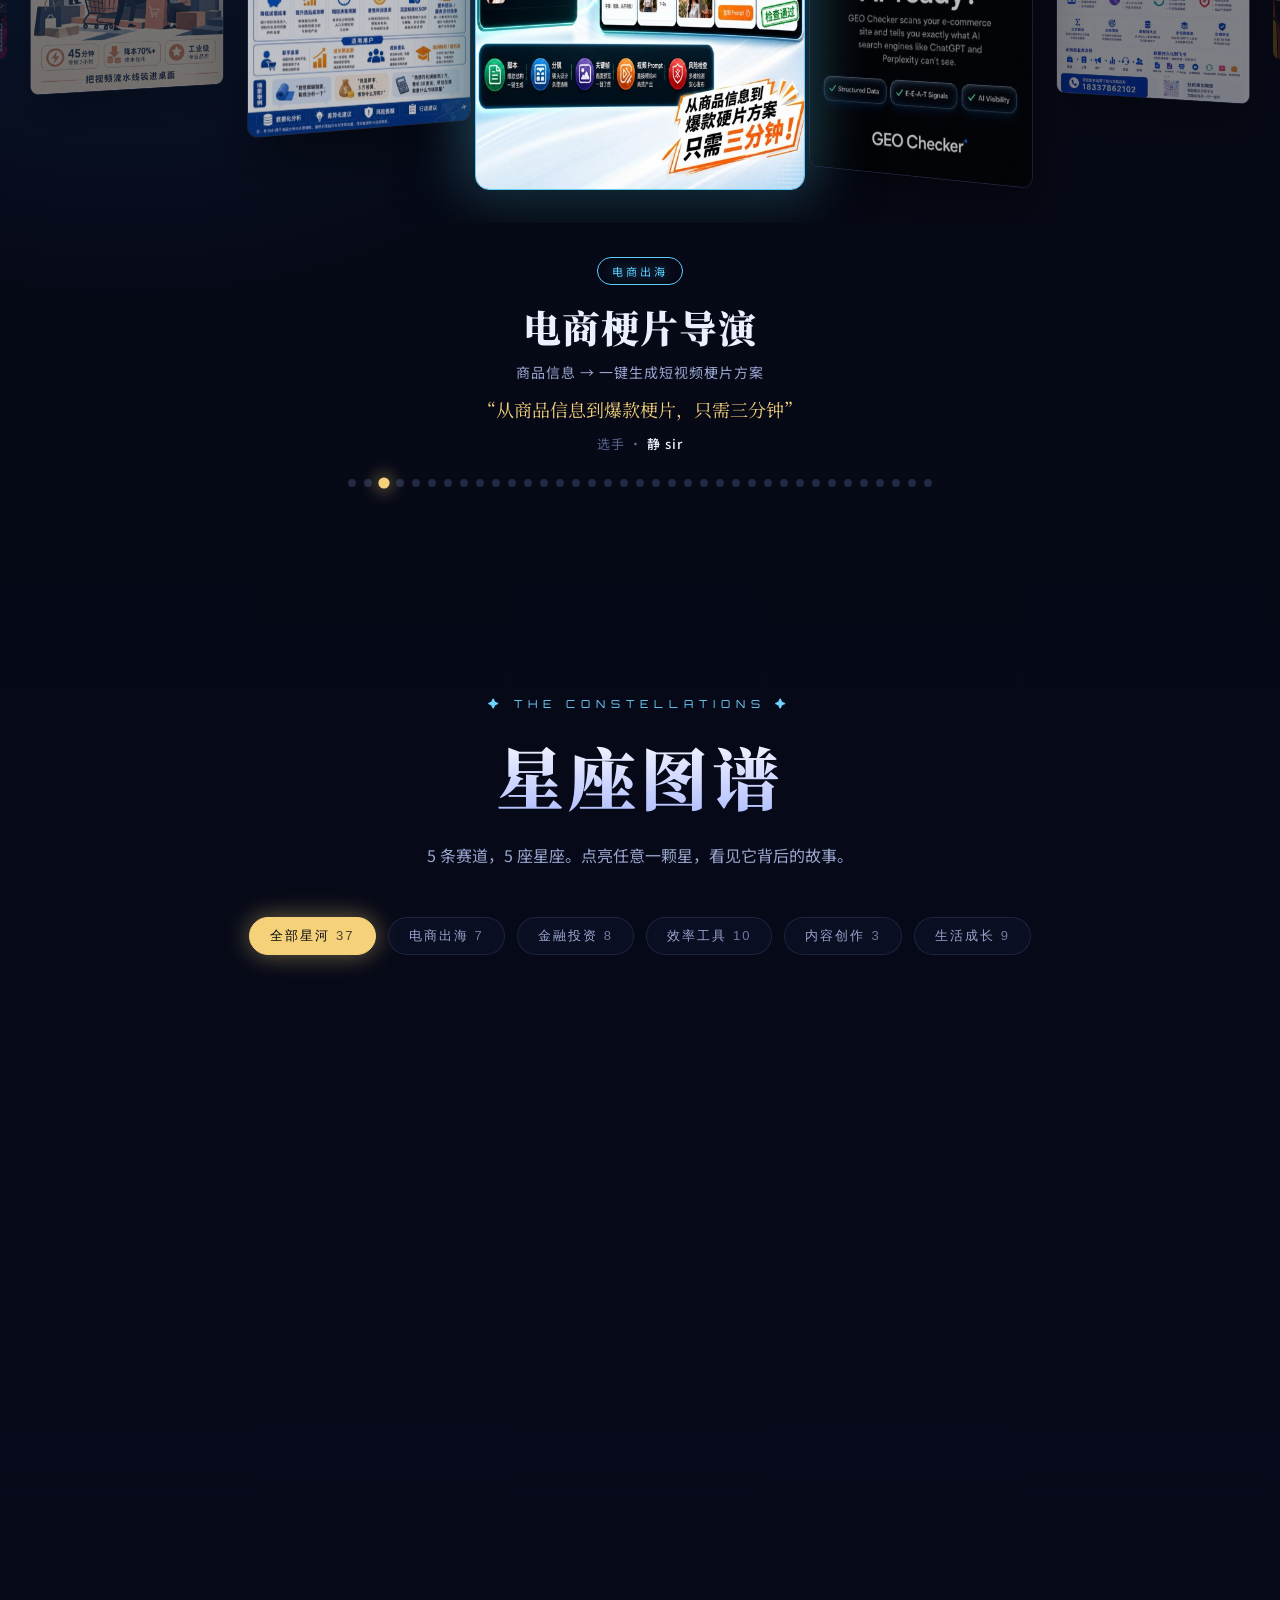
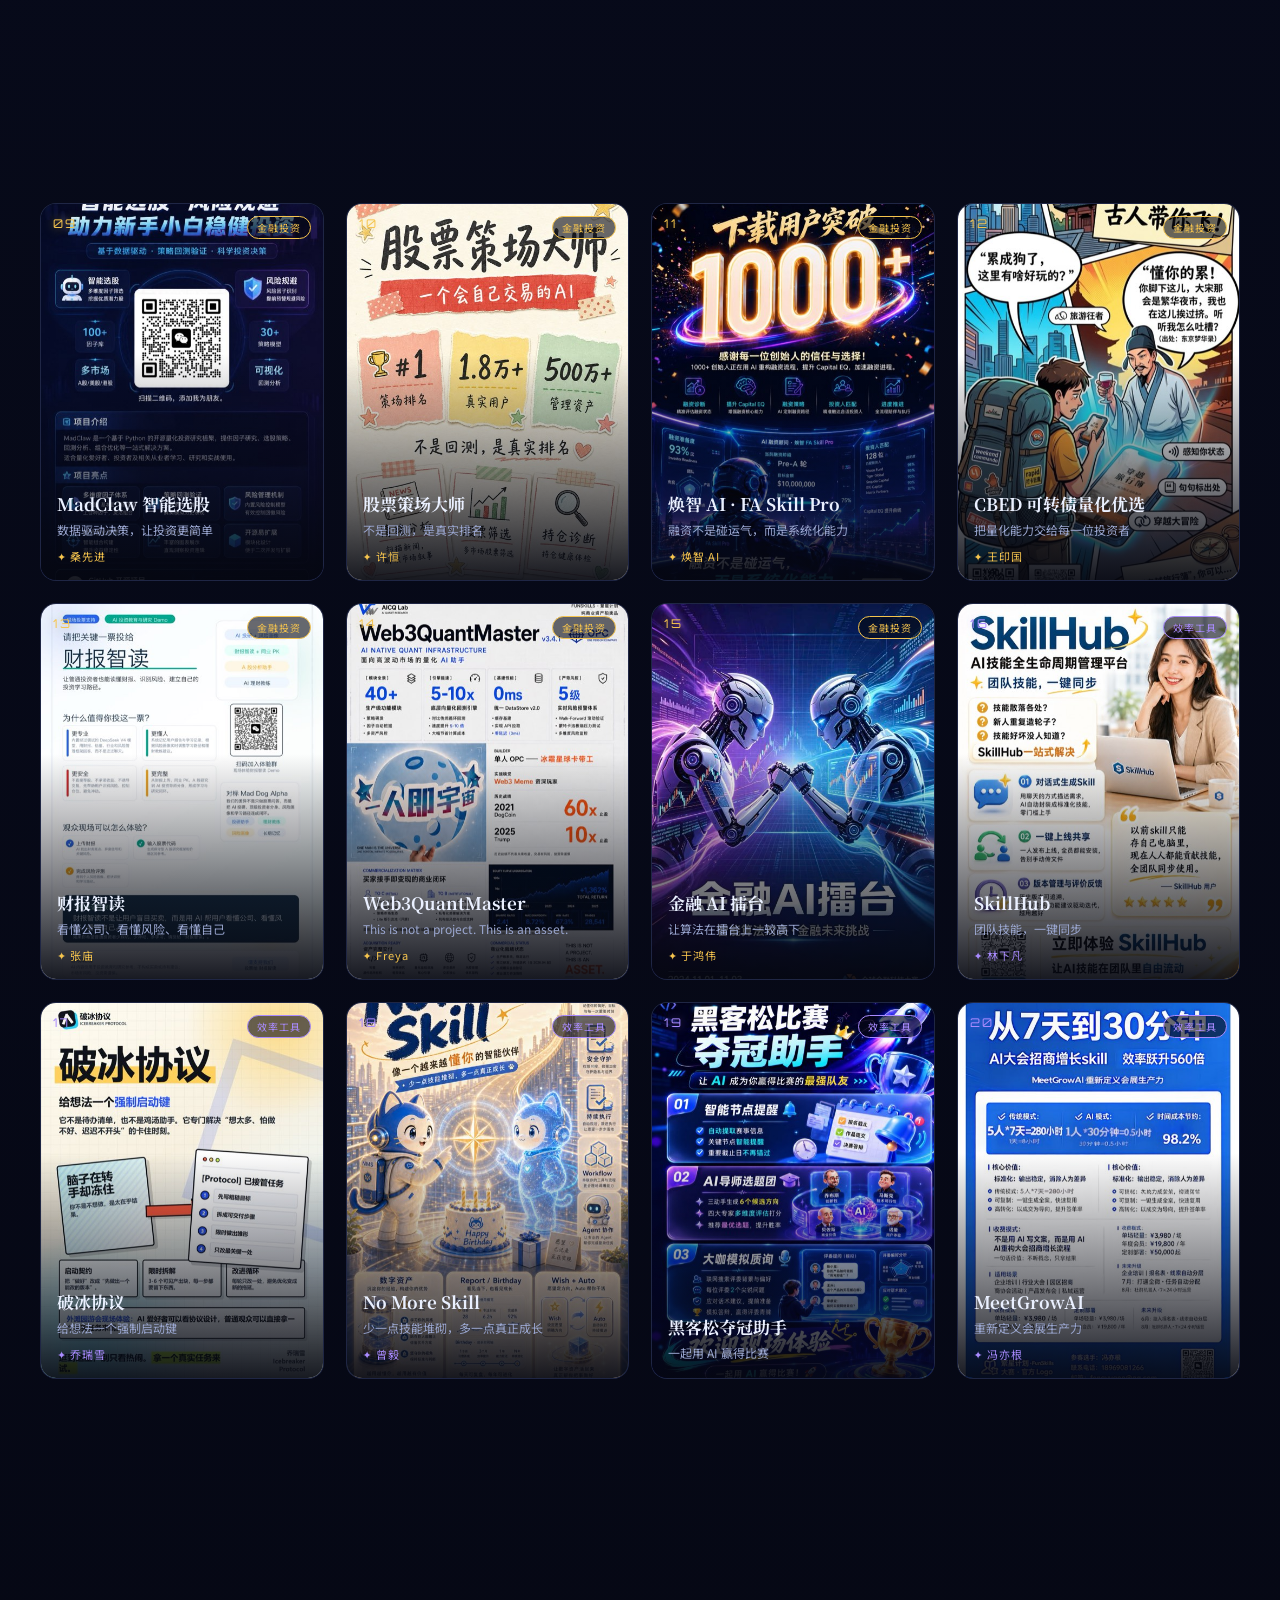
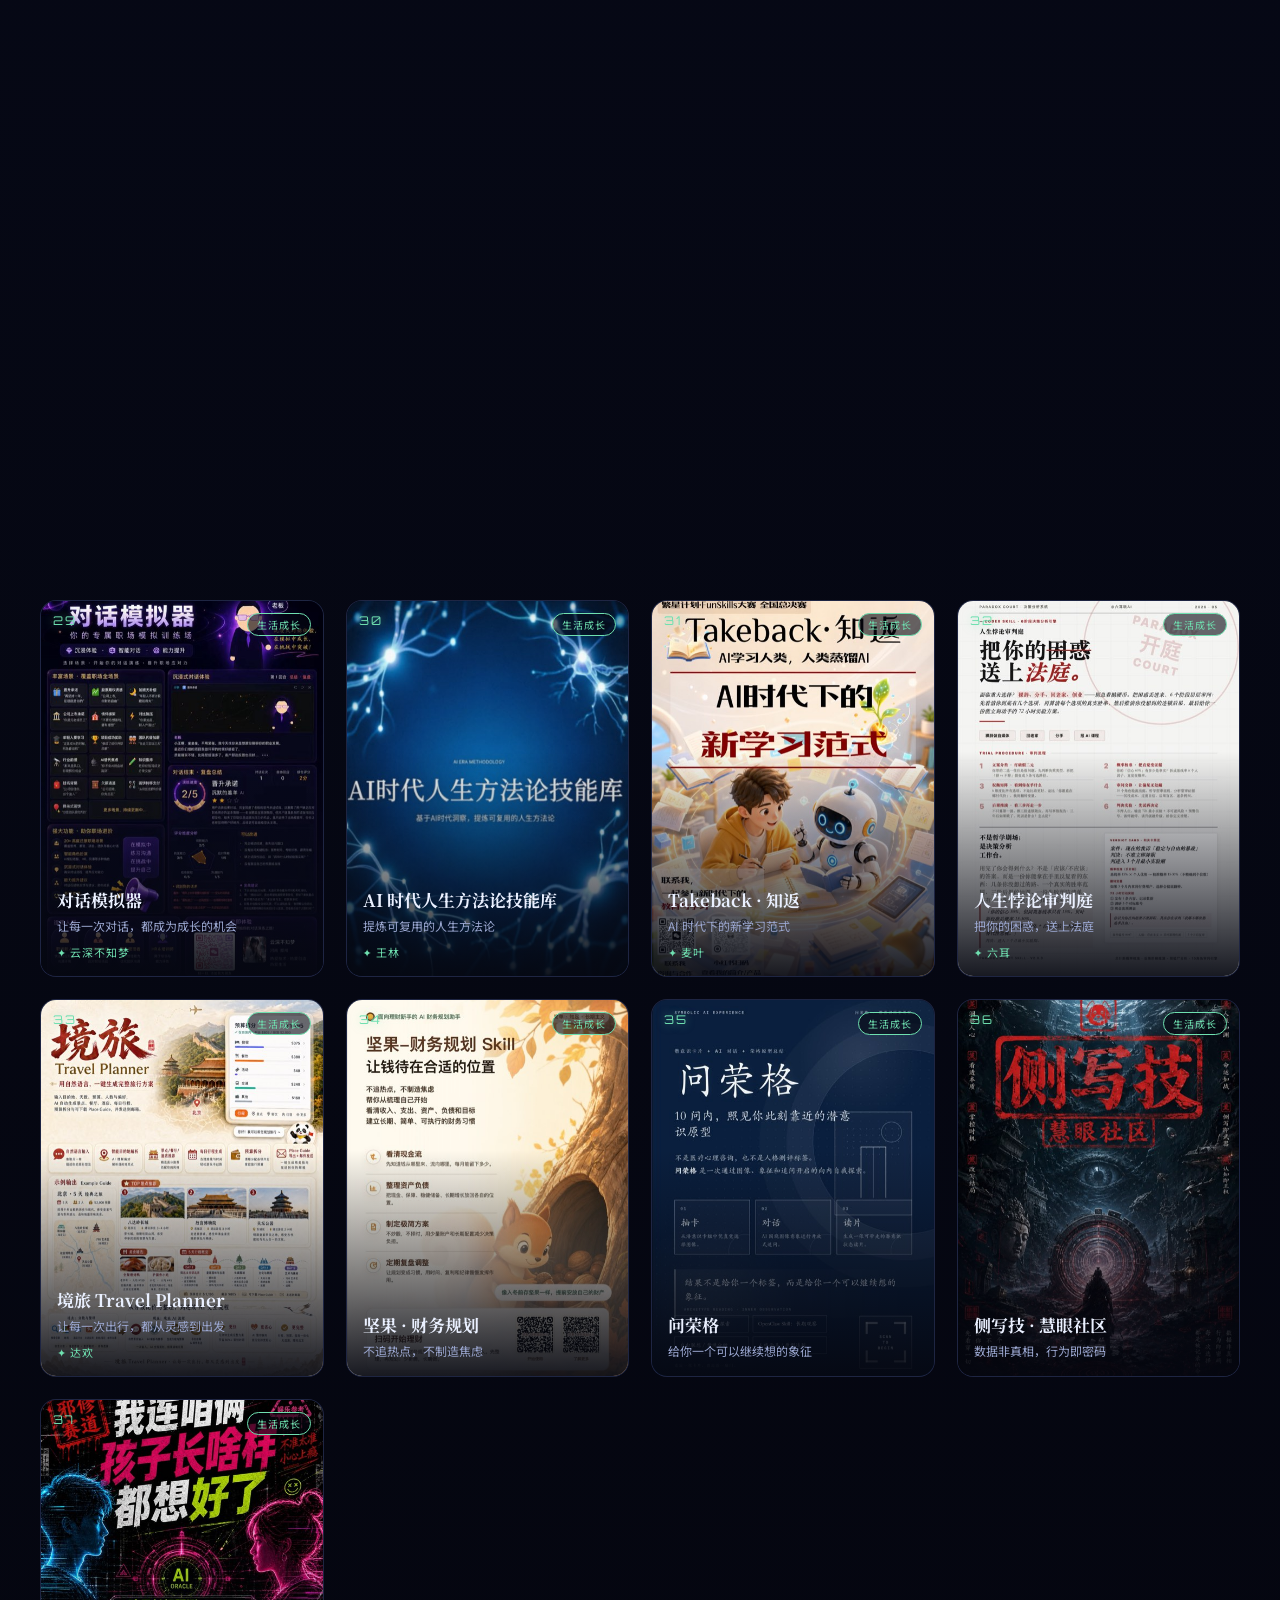
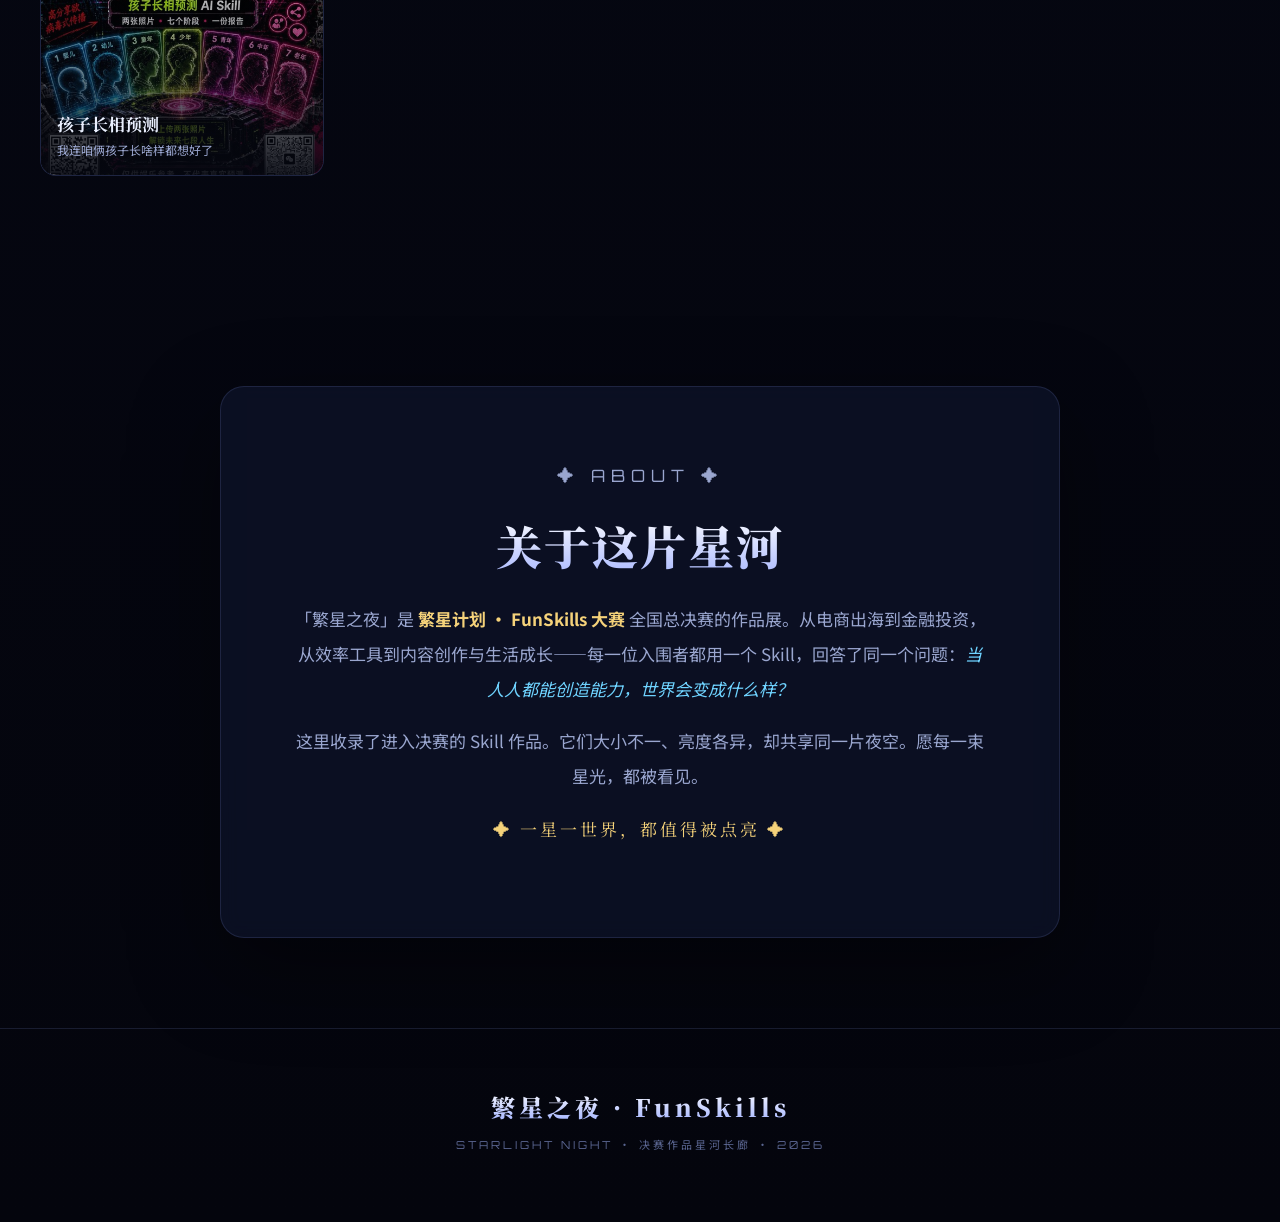
==== commit 6bdab7c7: "结合权威对照表补全选手微信号至 32 个（v=6） Co-Authored-By: Claude Opus 4.8 <noreply@anthropic.com>" ====
--- a/index.html
+++ b/index.html
@@ -8,7 +8,7 @@
 <link rel="preconnect" href="https://fonts.googleapis.com">
 <link rel="preconnect" href="https://fonts.gstatic.com" crossorigin>
 <link href="https://fonts.googleapis.com/css2?family=Noto+Serif+SC:wght@500;700;900&family=Noto+Sans+SC:wght@300;400;500;700&family=Orbitron:wght@500;700;900&display=swap" rel="stylesheet">
-<link rel="stylesheet" href="assets/style.css?v=5" />
+<link rel="stylesheet" href="assets/style.css?v=6" />
 </head>
 <body>
 
@@ -144,7 +144,7 @@
   </div>
 </div>
 
-<script src="assets/data.js?v=5"></script>
-<script src="assets/app.js?v=5"></script>
+<script src="assets/data.js?v=6"></script>
+<script src="assets/app.js?v=6"></script>
 </body>
 </html>
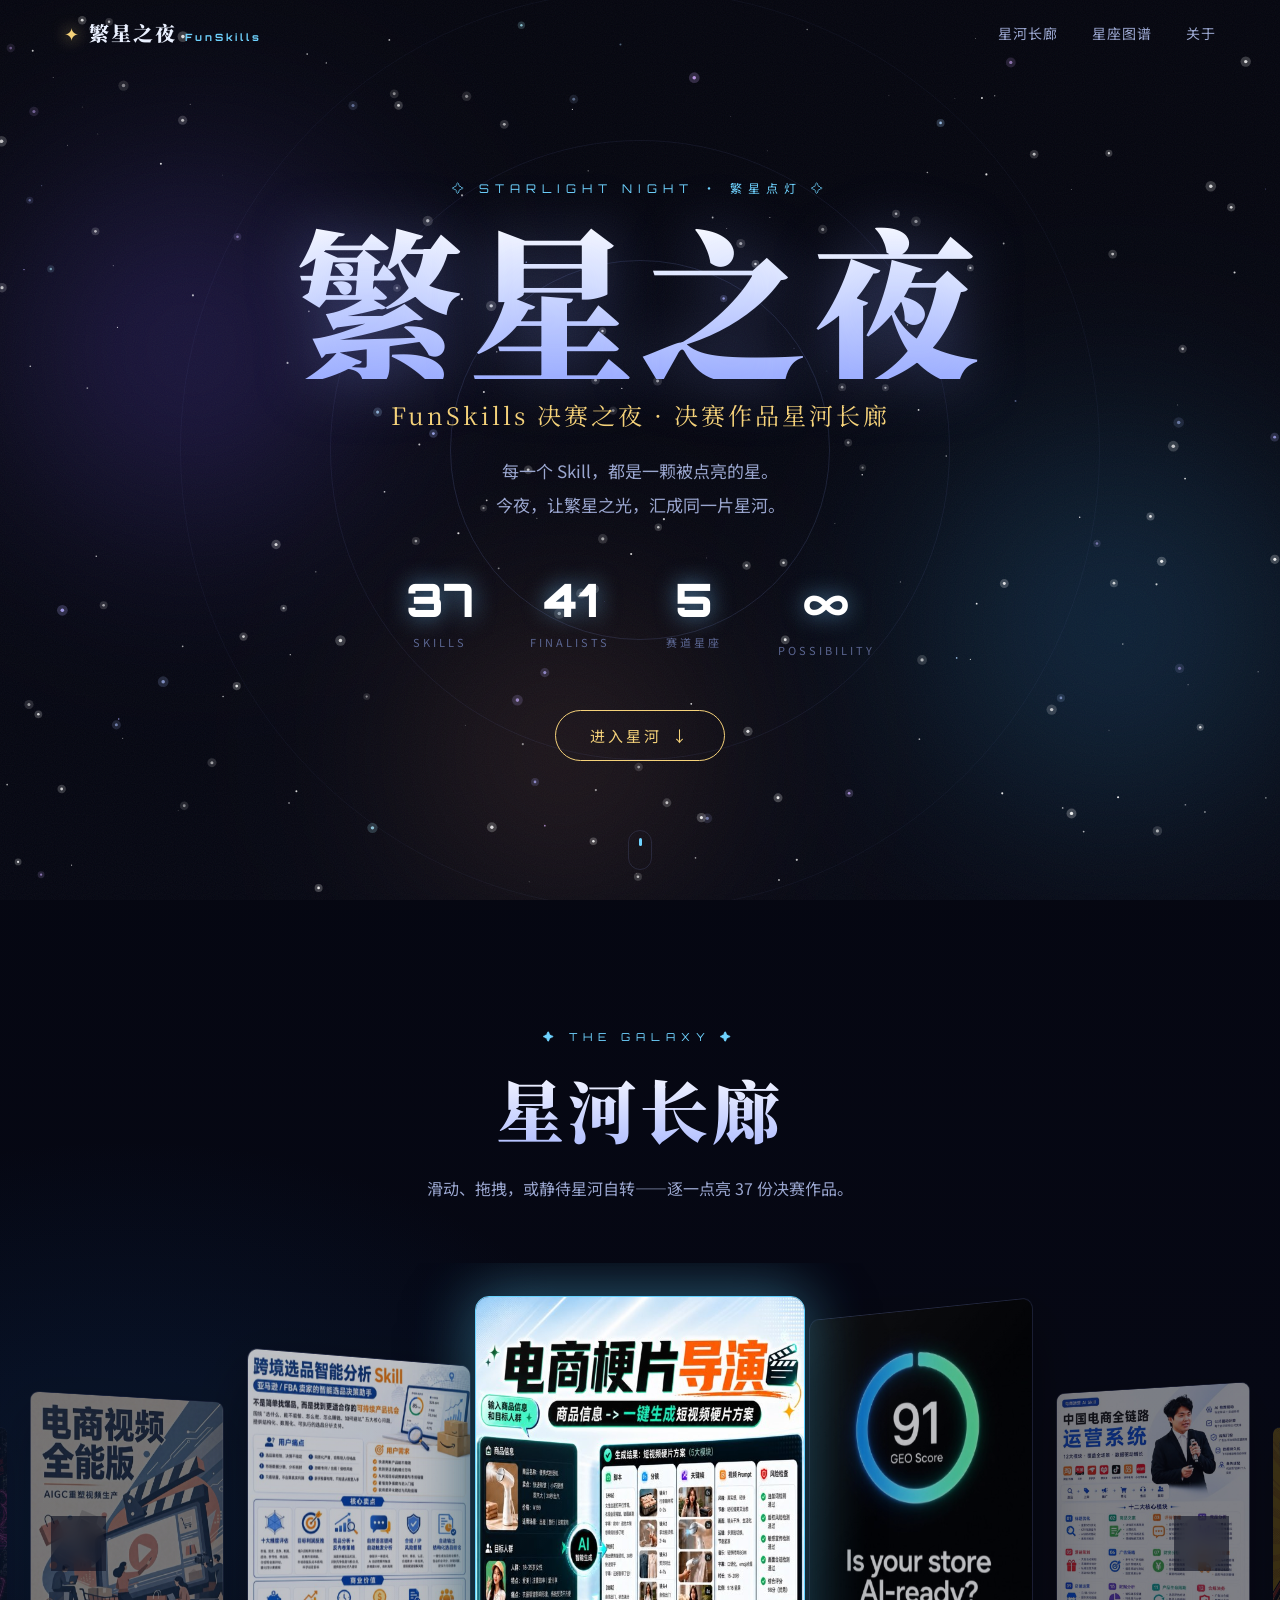
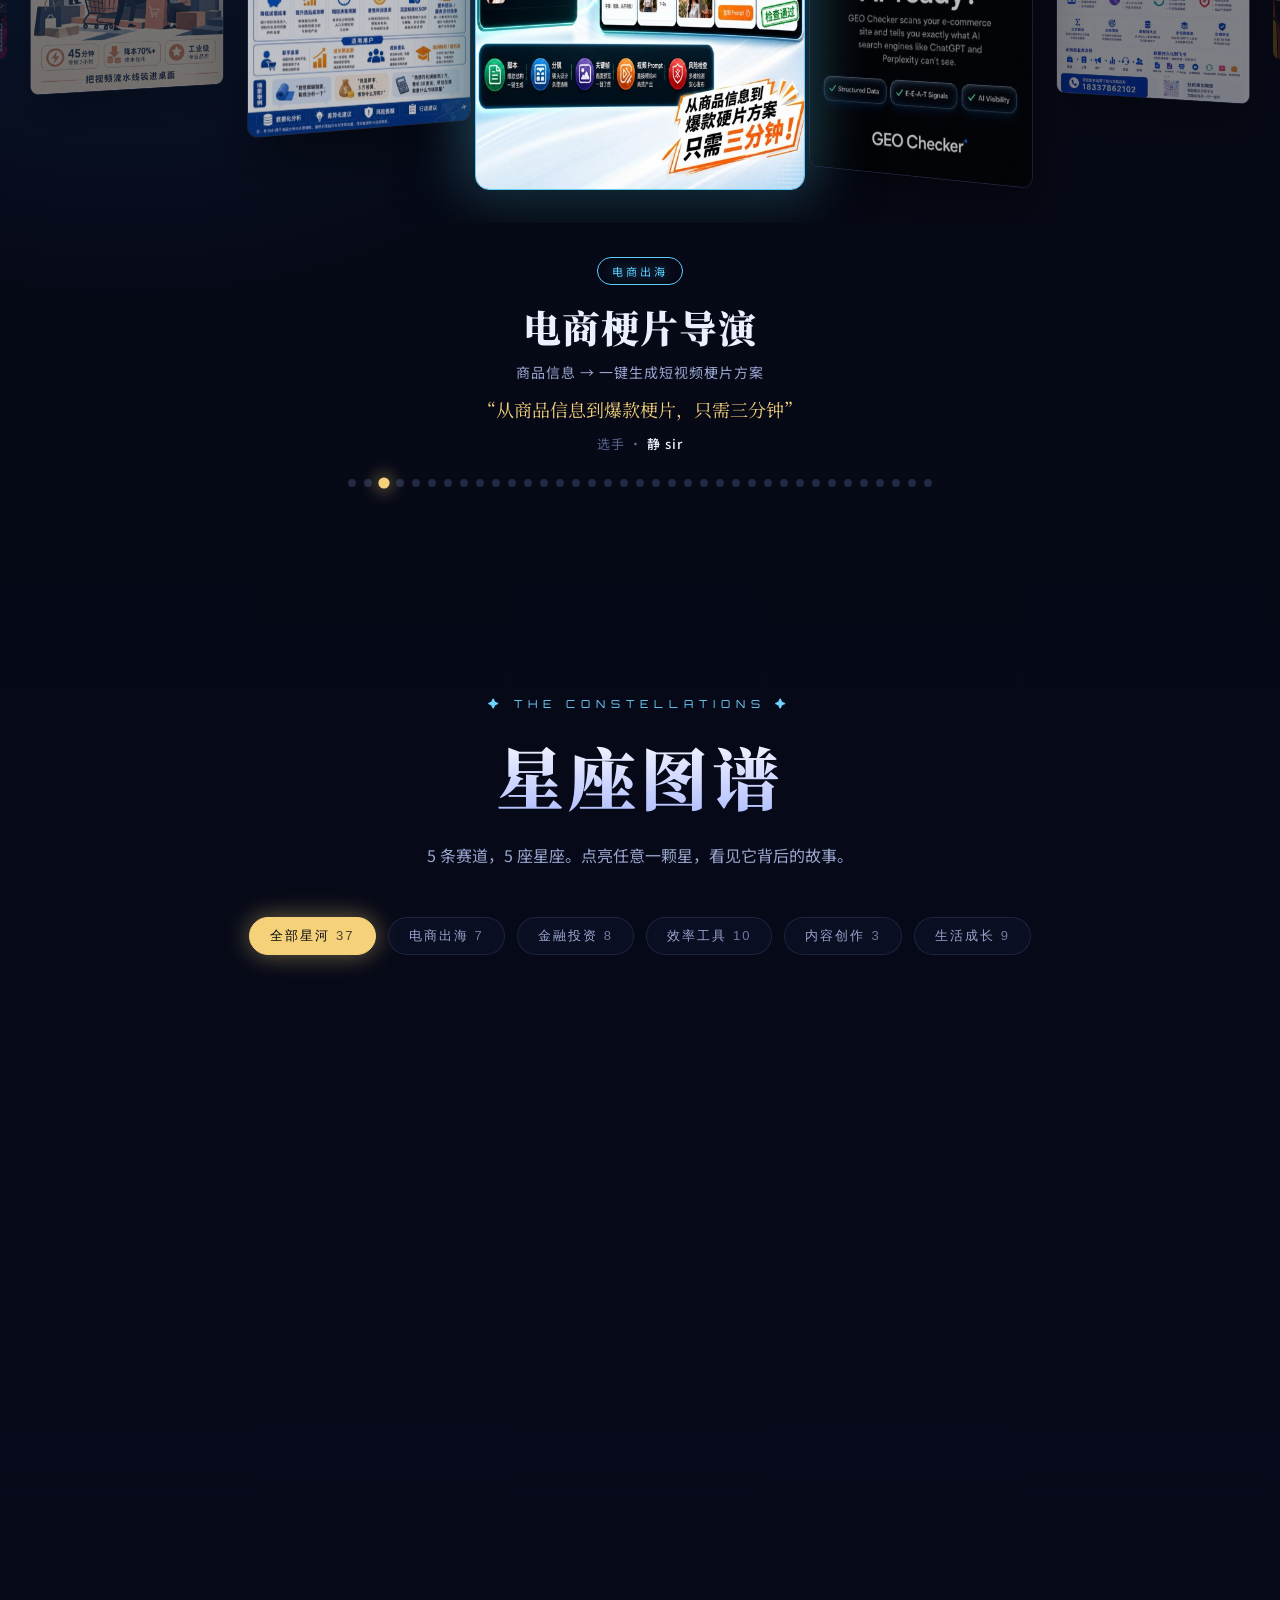
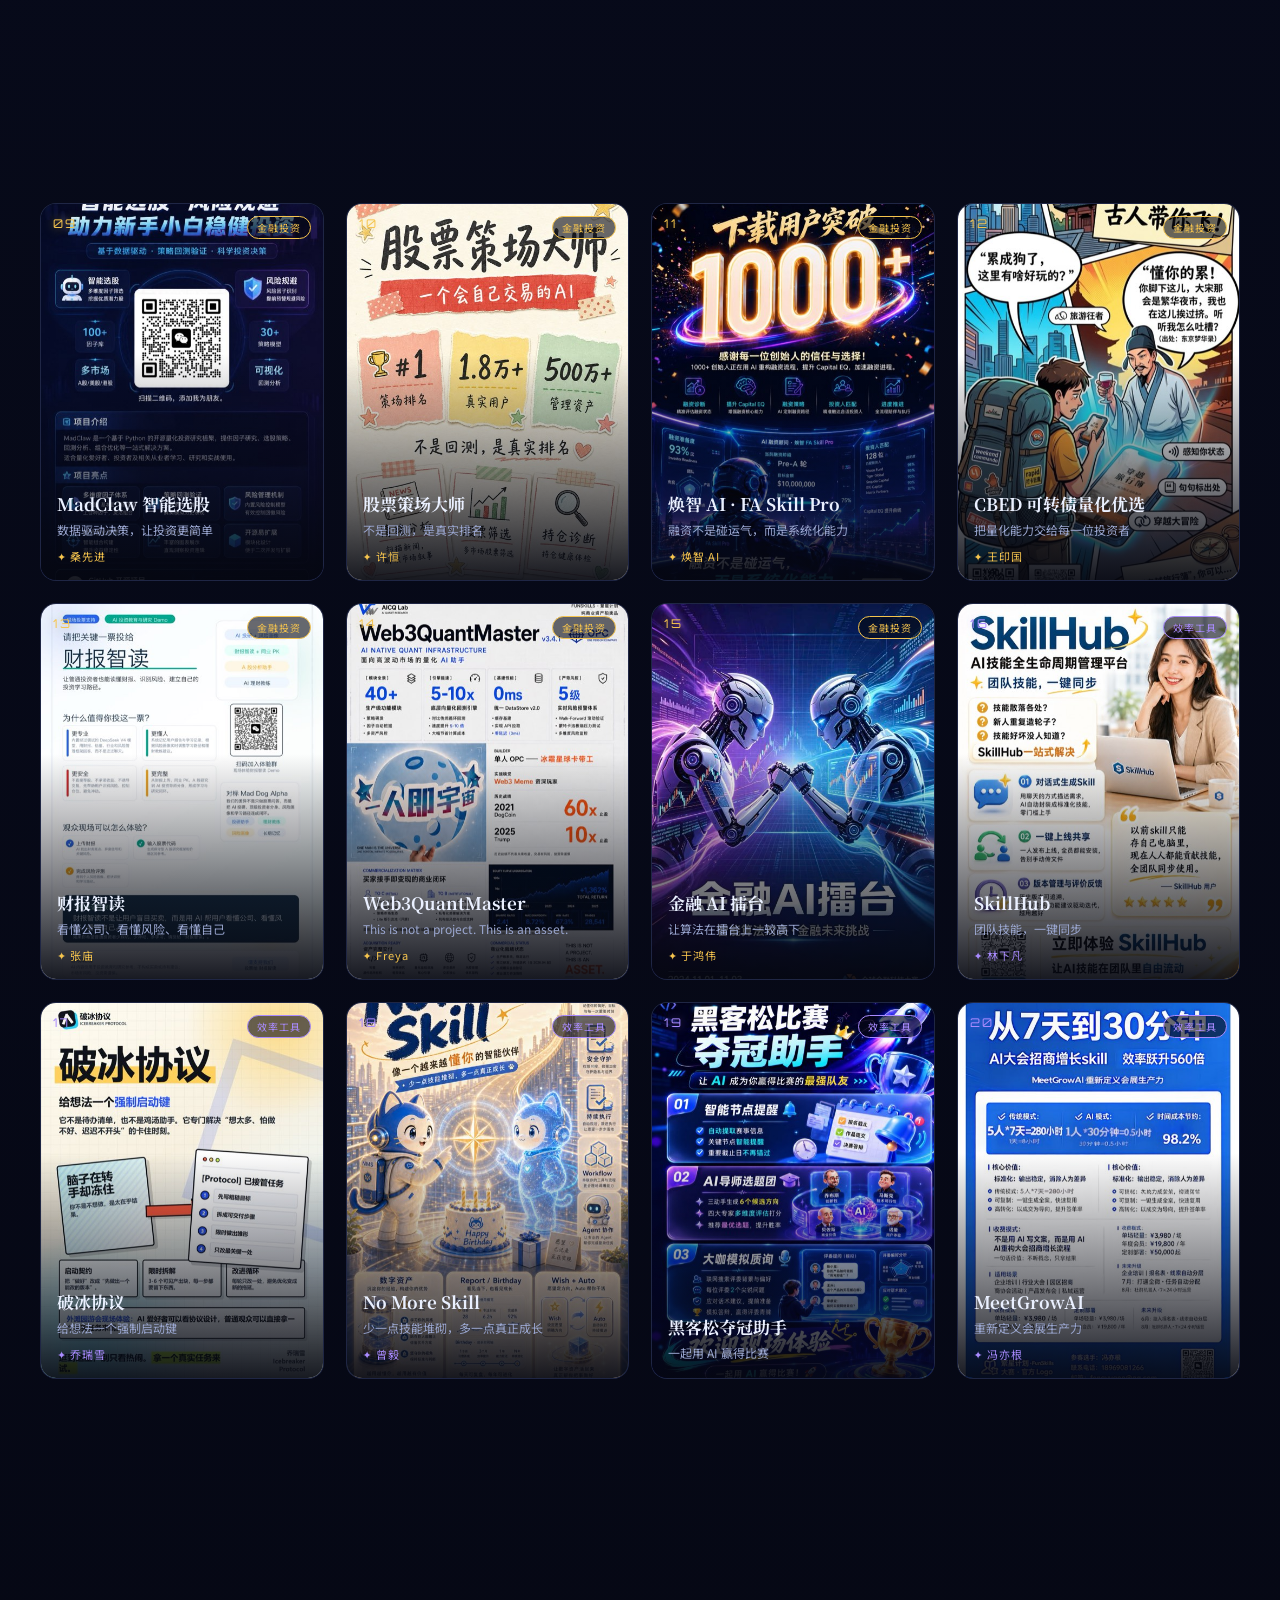
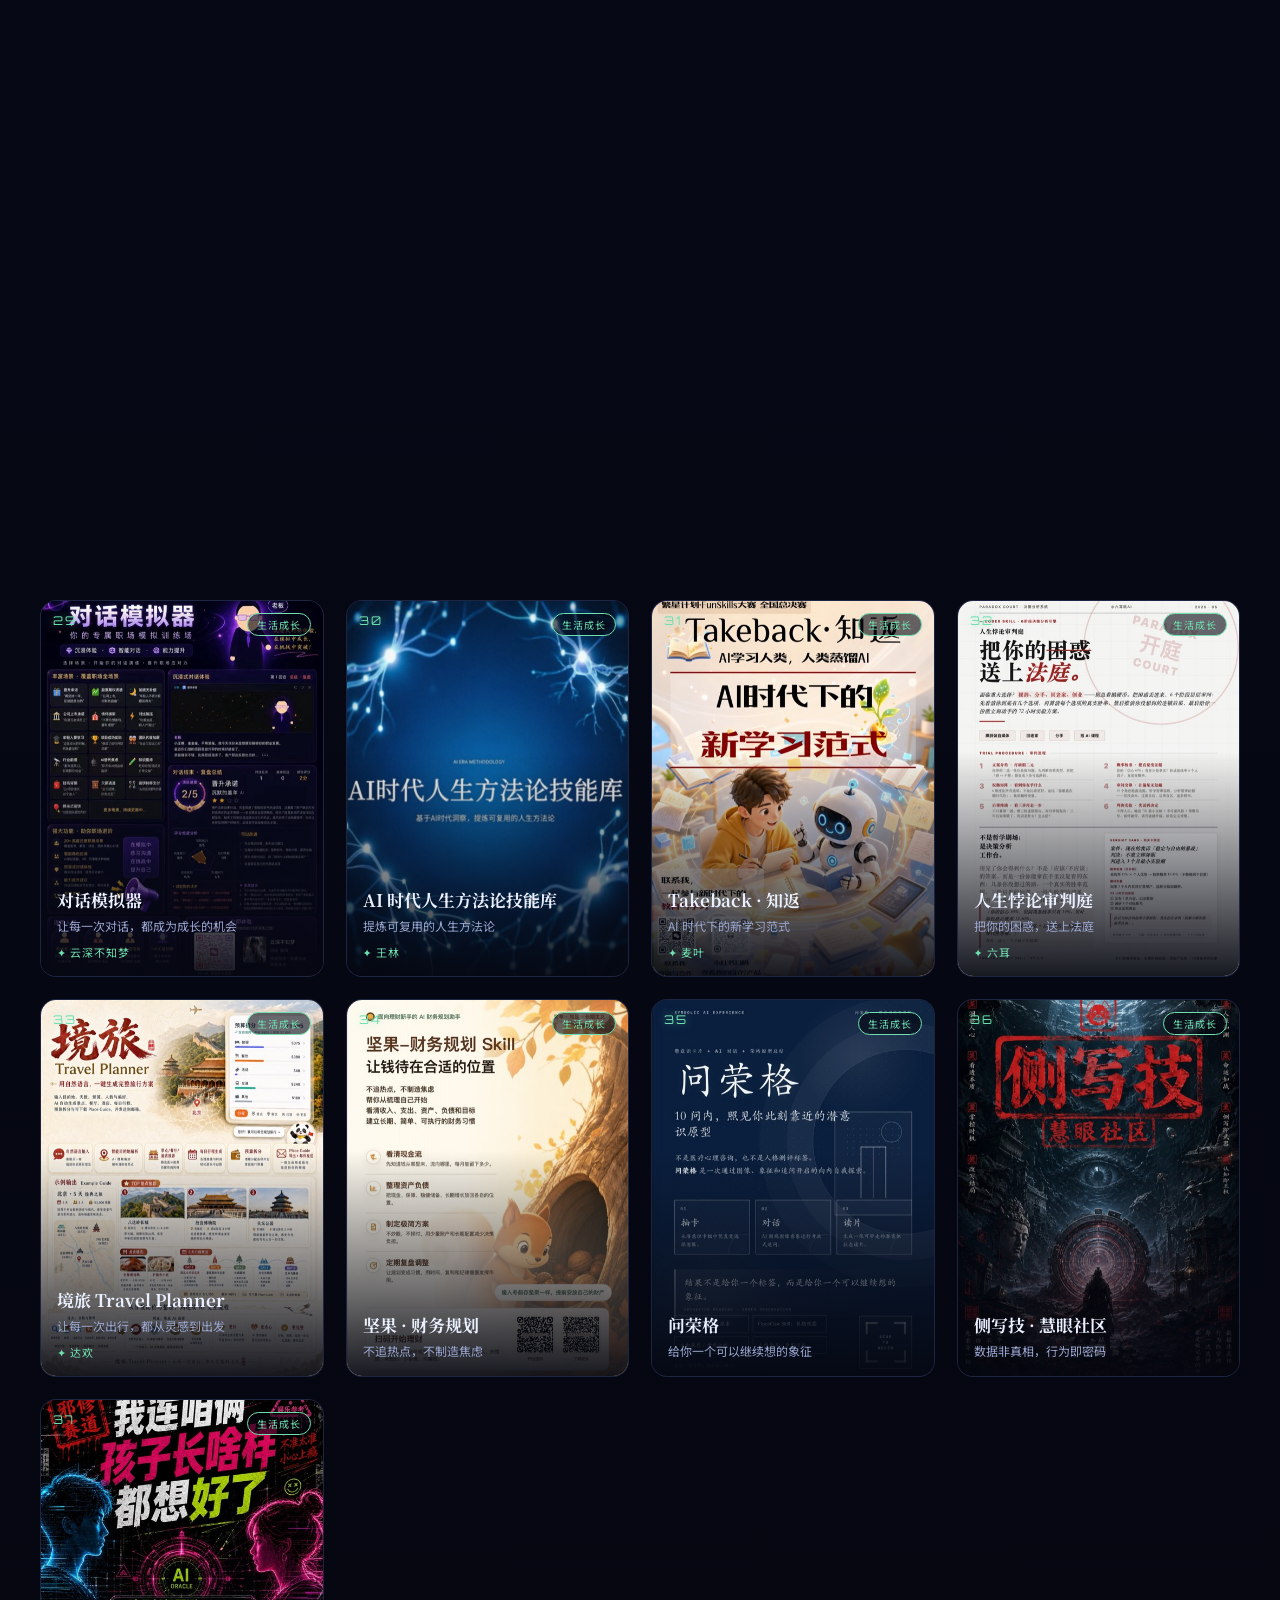
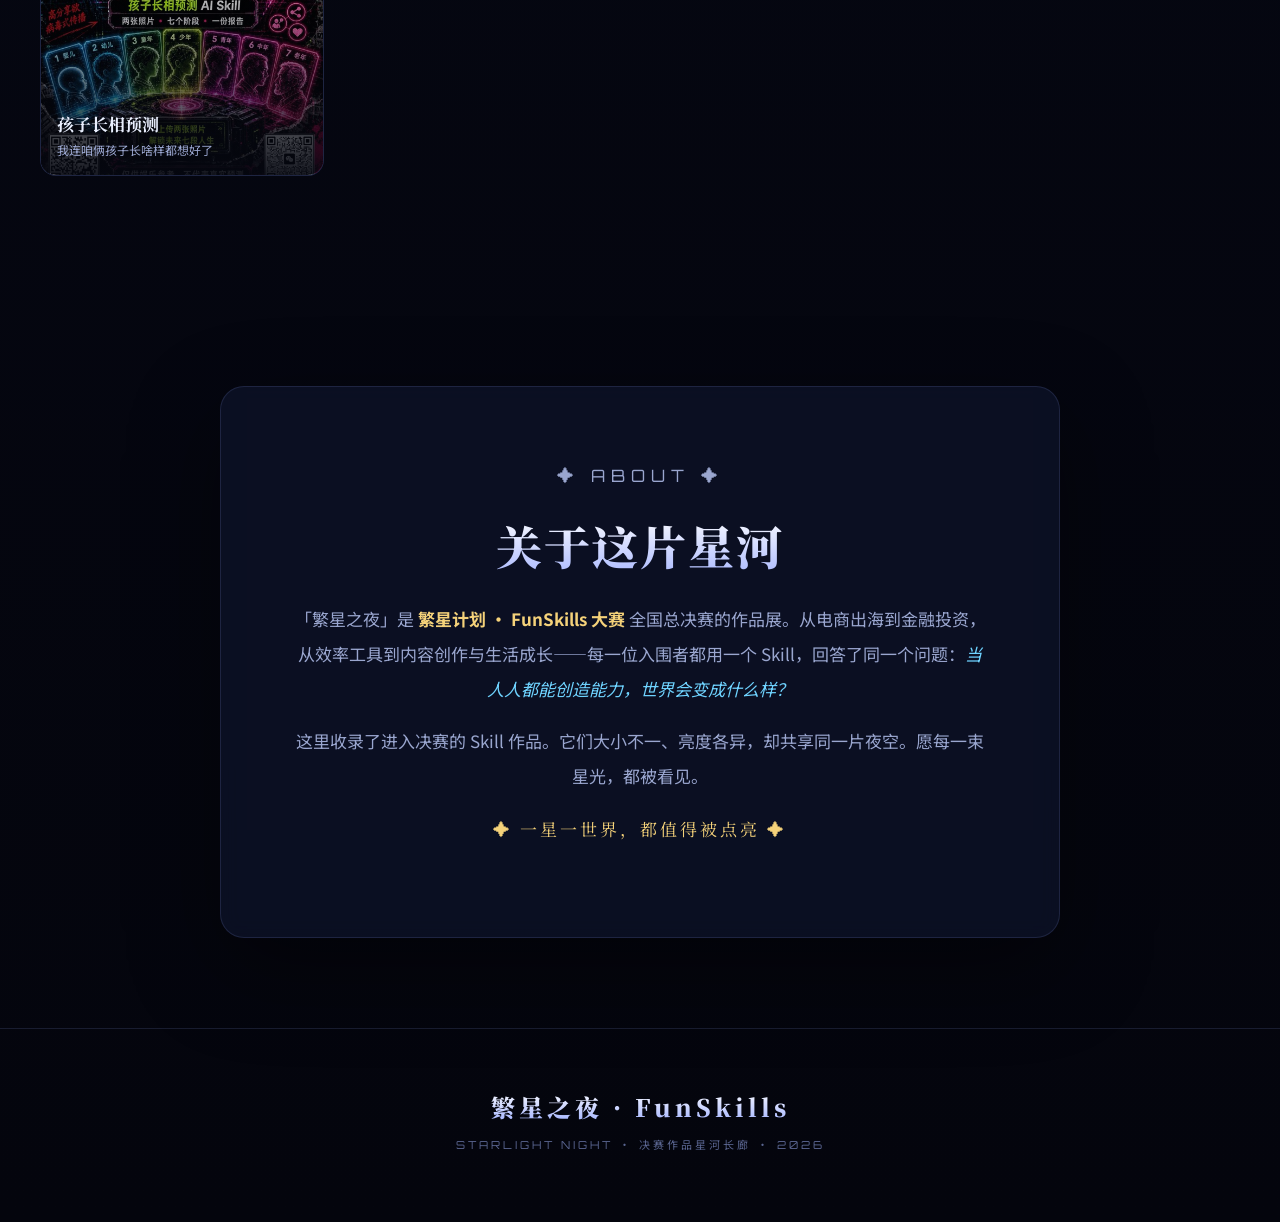
==== commit b551ef6e: "补全最后 5 个选手微信号，实现 37/37 全覆盖（v=7） Co-Authored-By: Claude Opus 4.8 <noreply@anthropic.com>" ====
--- a/index.html
+++ b/index.html
@@ -8,7 +8,7 @@
 <link rel="preconnect" href="https://fonts.googleapis.com">
 <link rel="preconnect" href="https://fonts.gstatic.com" crossorigin>
 <link href="https://fonts.googleapis.com/css2?family=Noto+Serif+SC:wght@500;700;900&family=Noto+Sans+SC:wght@300;400;500;700&family=Orbitron:wght@500;700;900&display=swap" rel="stylesheet">
-<link rel="stylesheet" href="assets/style.css?v=6" />
+<link rel="stylesheet" href="assets/style.css?v=7" />
 </head>
 <body>
 
@@ -144,7 +144,7 @@
   </div>
 </div>
 
-<script src="assets/data.js?v=6"></script>
-<script src="assets/app.js?v=6"></script>
+<script src="assets/data.js?v=7"></script>
+<script src="assets/app.js?v=7"></script>
 </body>
 </html>
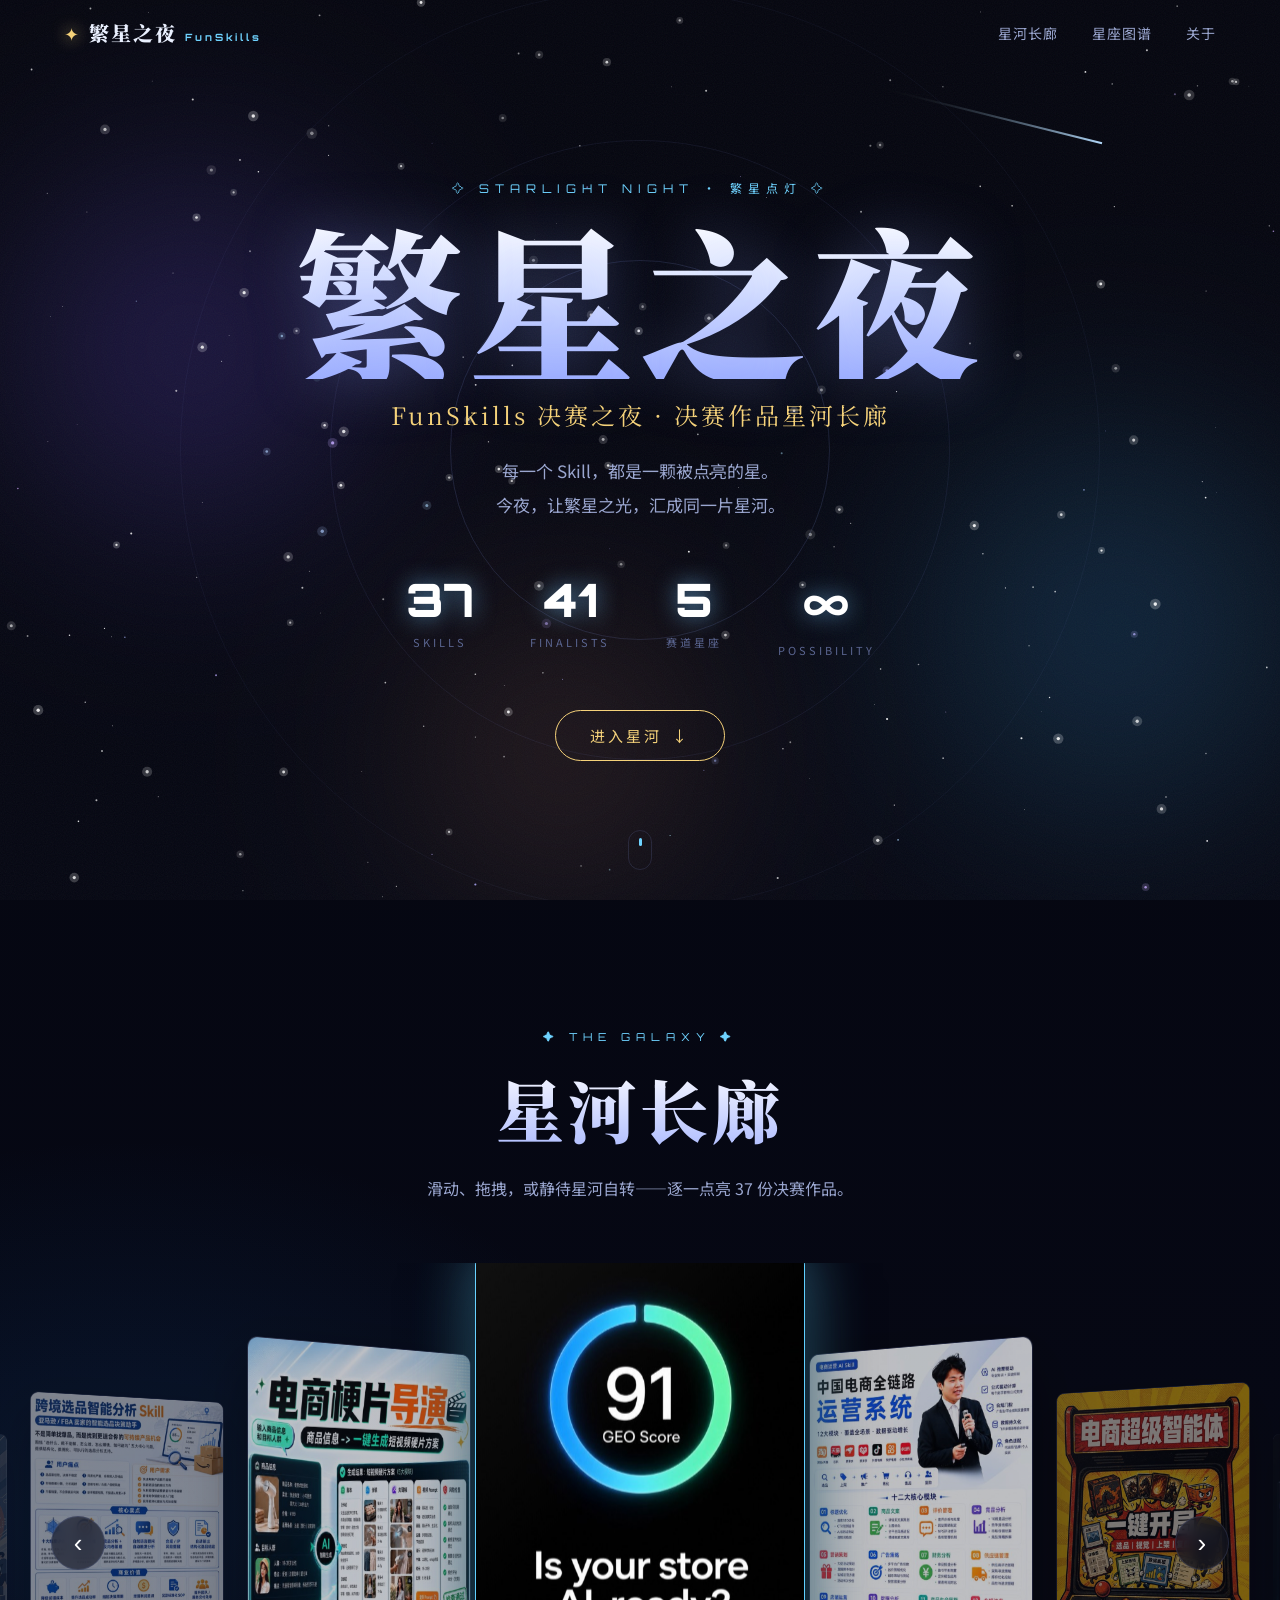
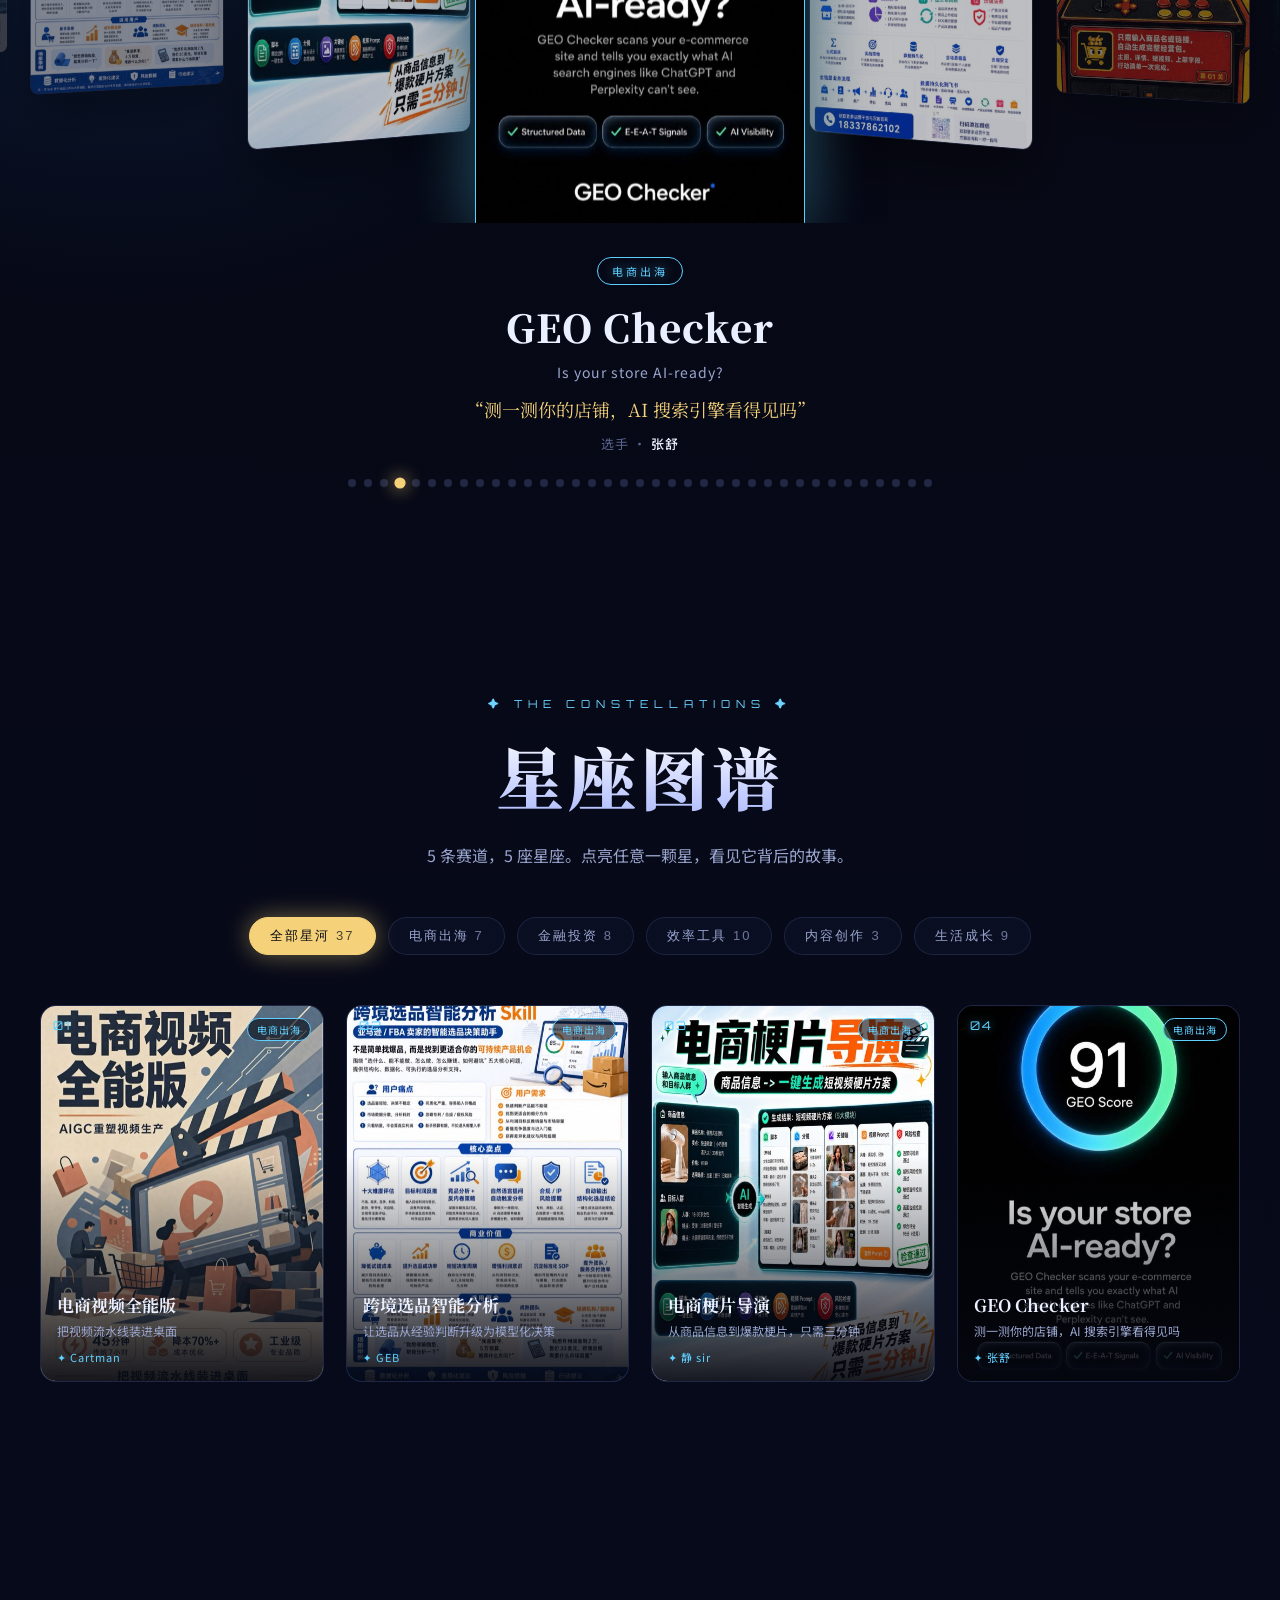
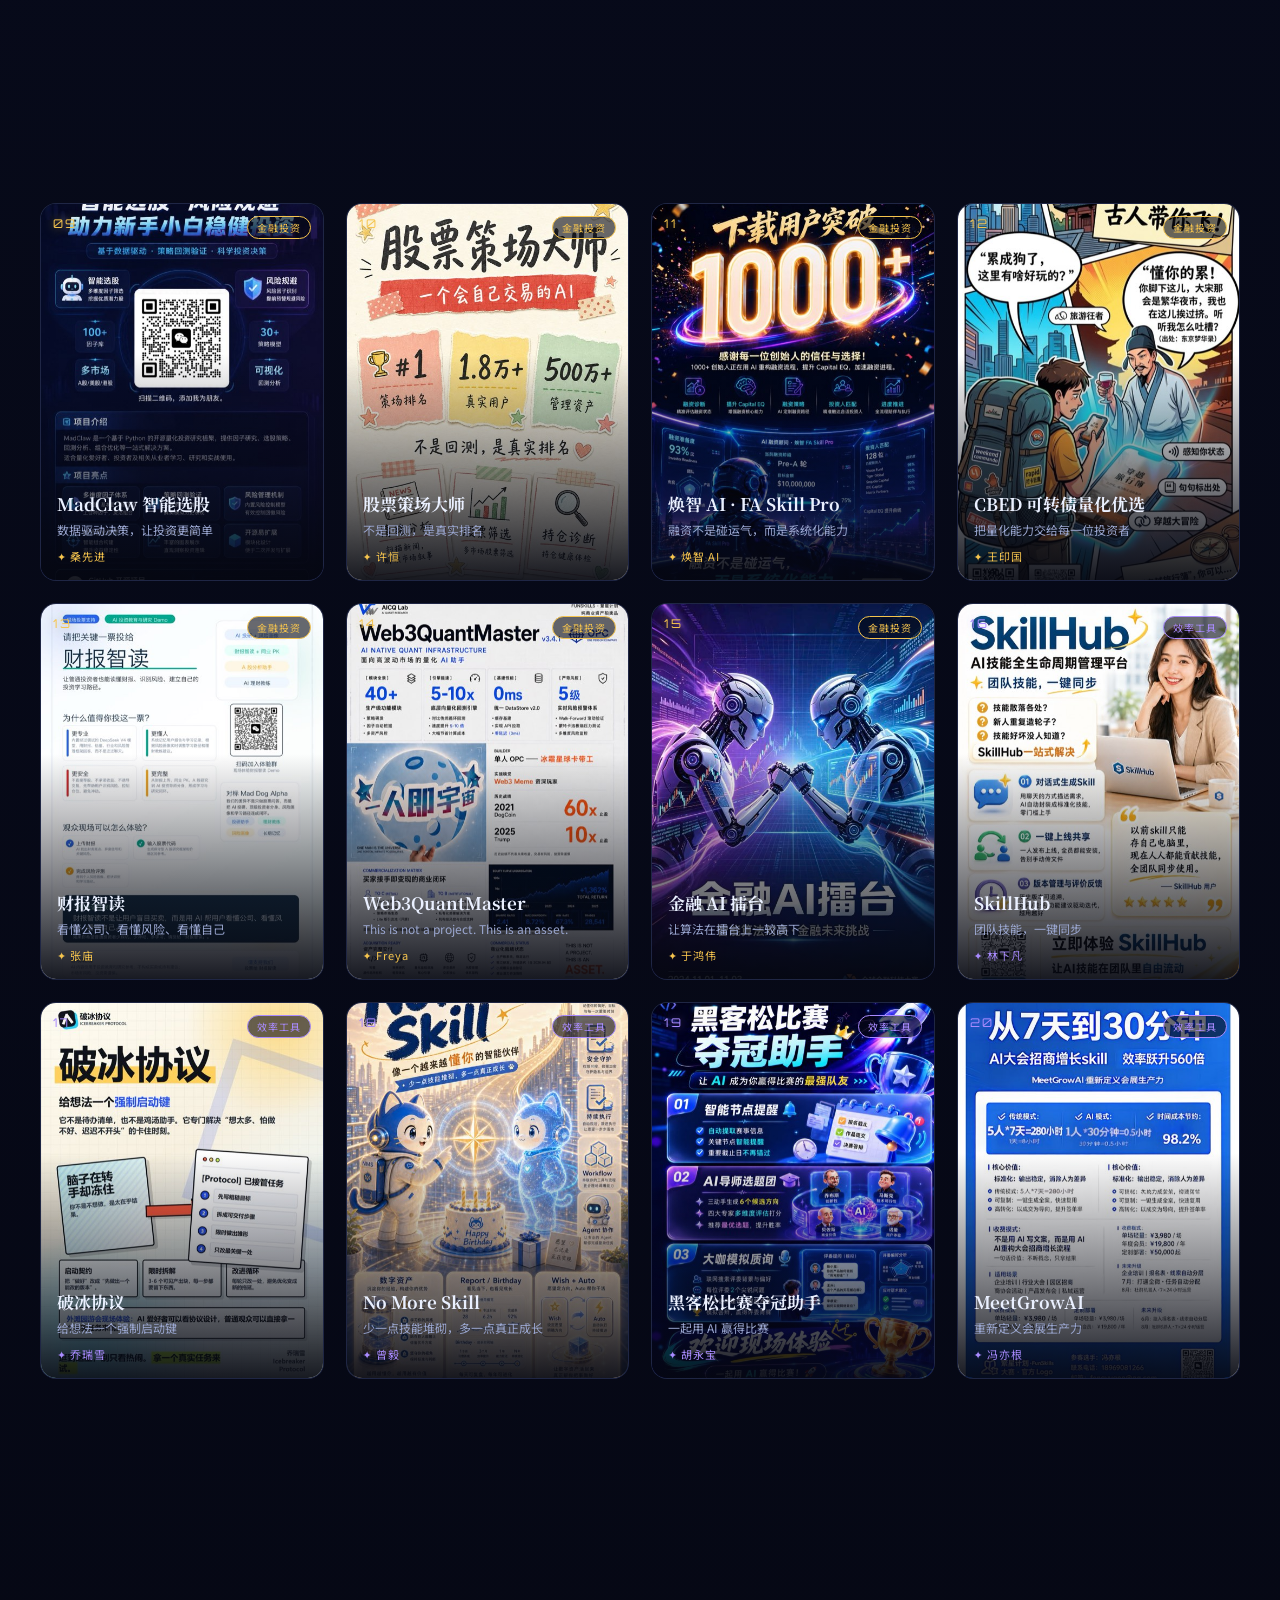
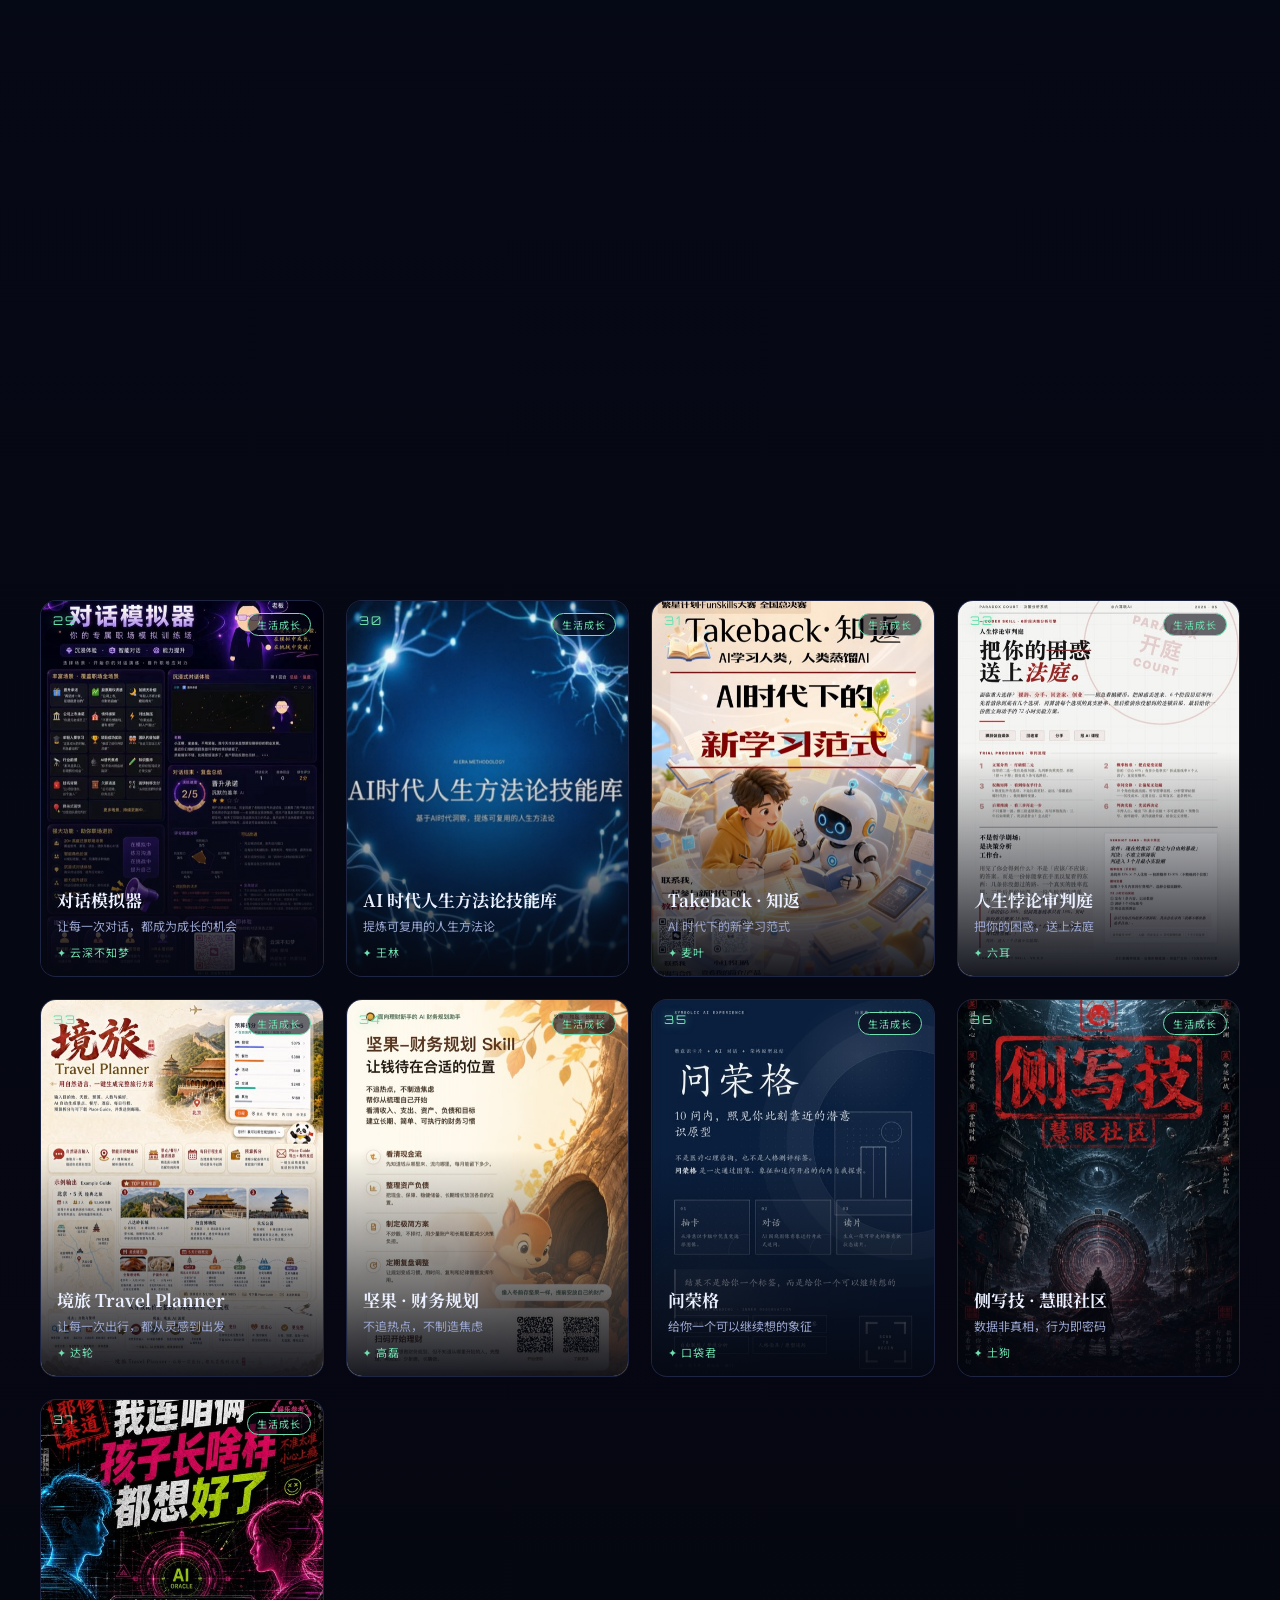
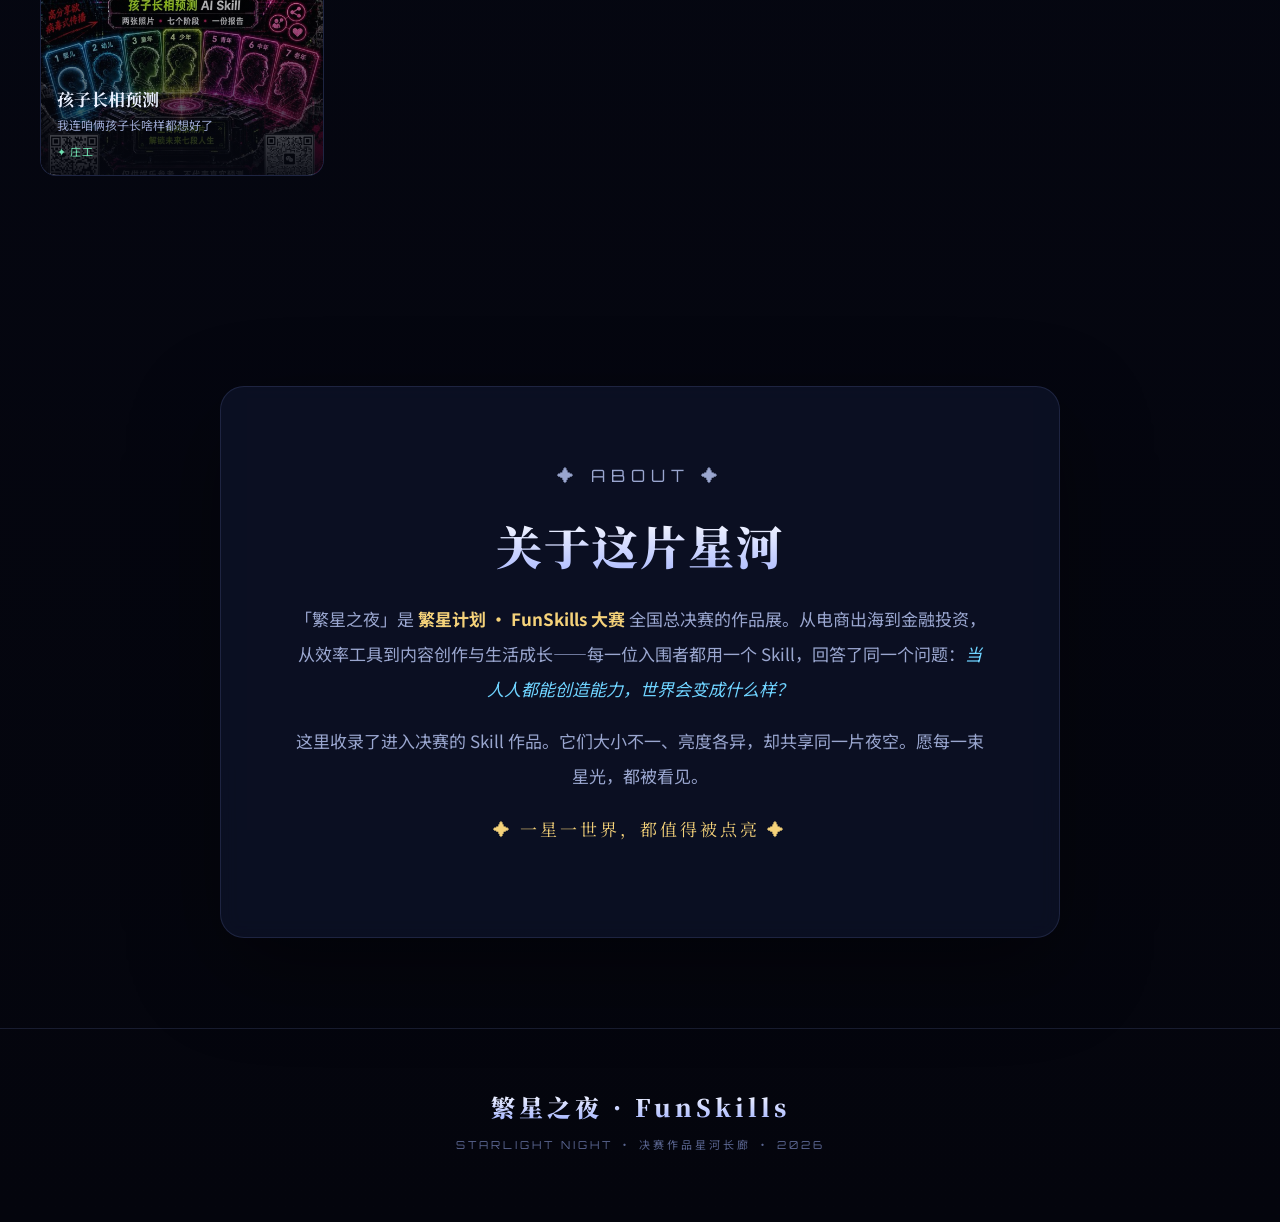
==== commit 9449f8cb: "张舒微信修正(zhangshubot)+黑客松改名/作者+补全全部选手姓名(37/37 姓名+微信)v=8 Co-Authored-By: Claude Opus 4.8 <noreply@anthr" ====
--- a/index.html
+++ b/index.html
@@ -8,7 +8,7 @@
 <link rel="preconnect" href="https://fonts.googleapis.com">
 <link rel="preconnect" href="https://fonts.gstatic.com" crossorigin>
 <link href="https://fonts.googleapis.com/css2?family=Noto+Serif+SC:wght@500;700;900&family=Noto+Sans+SC:wght@300;400;500;700&family=Orbitron:wght@500;700;900&display=swap" rel="stylesheet">
-<link rel="stylesheet" href="assets/style.css?v=7" />
+<link rel="stylesheet" href="assets/style.css?v=8" />
 </head>
 <body>
 
@@ -144,7 +144,7 @@
   </div>
 </div>
 
-<script src="assets/data.js?v=7"></script>
-<script src="assets/app.js?v=7"></script>
+<script src="assets/data.js?v=8"></script>
+<script src="assets/app.js?v=8"></script>
 </body>
 </html>
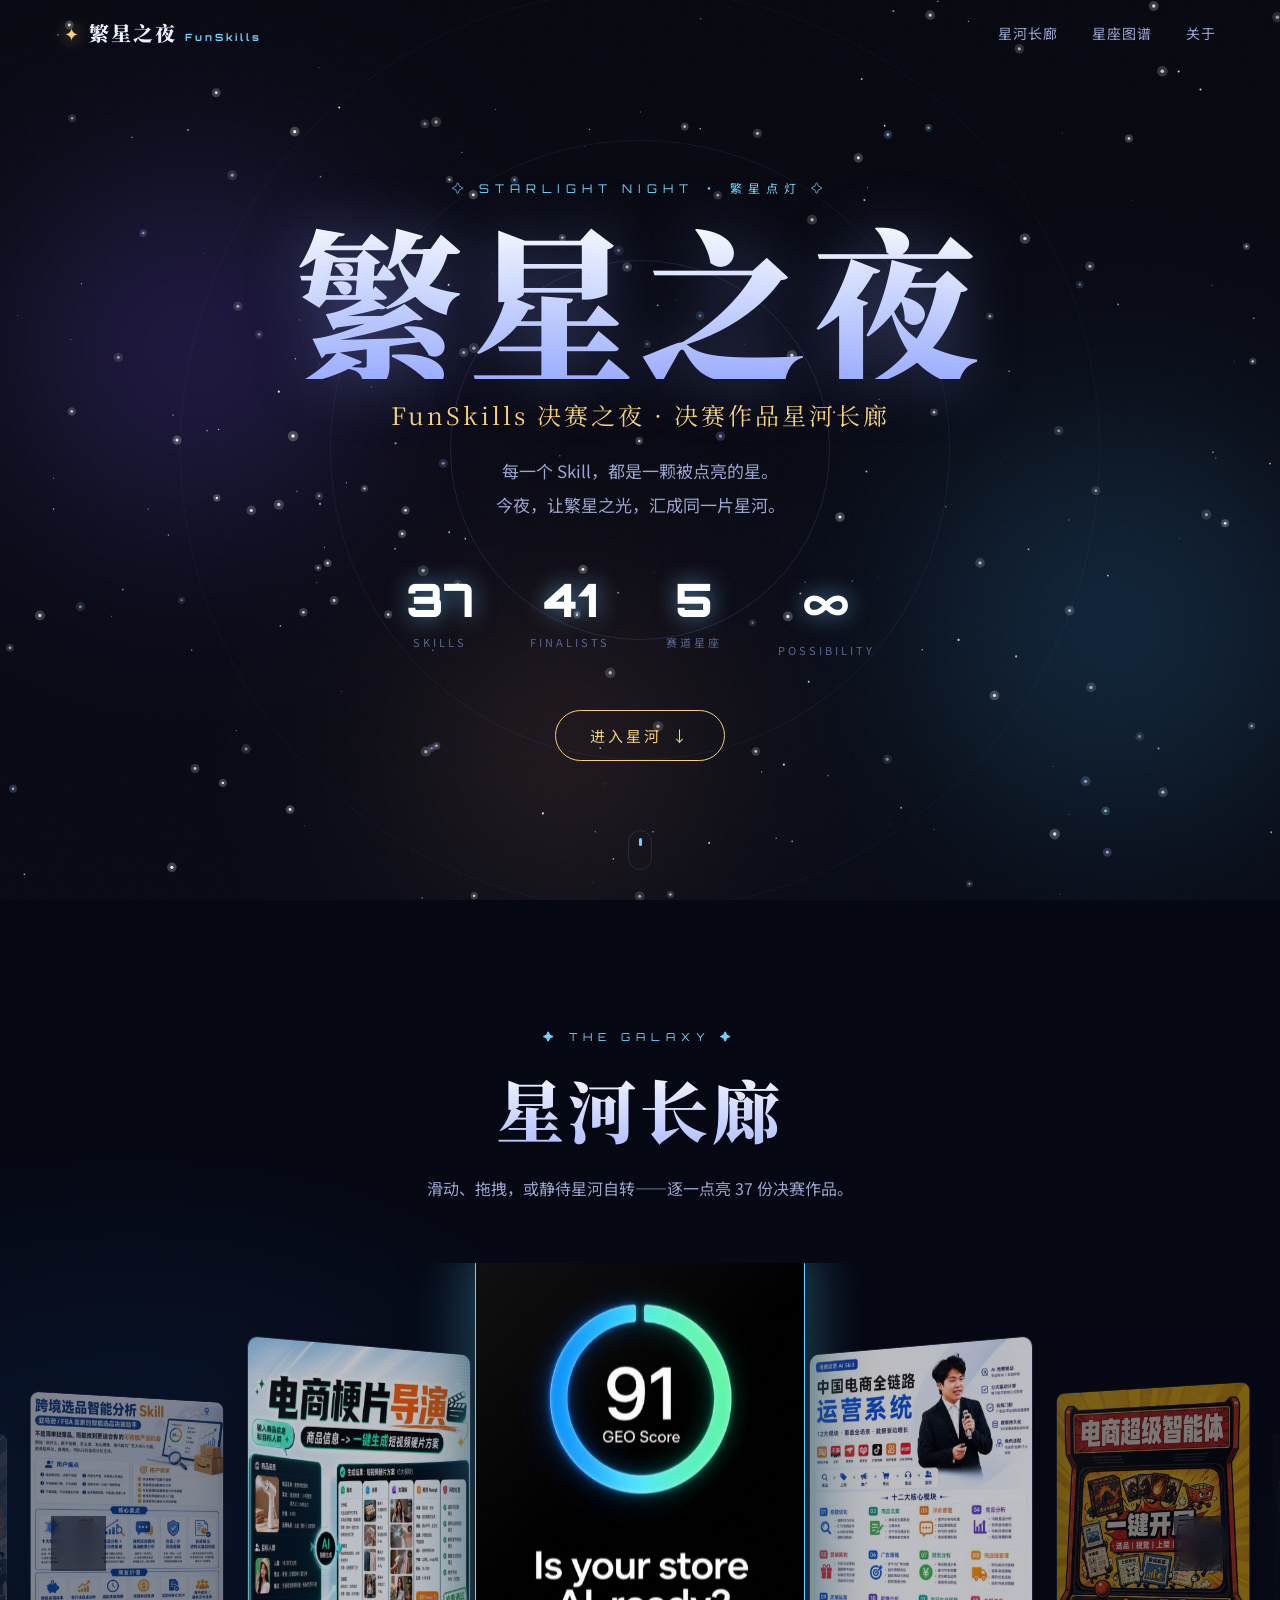
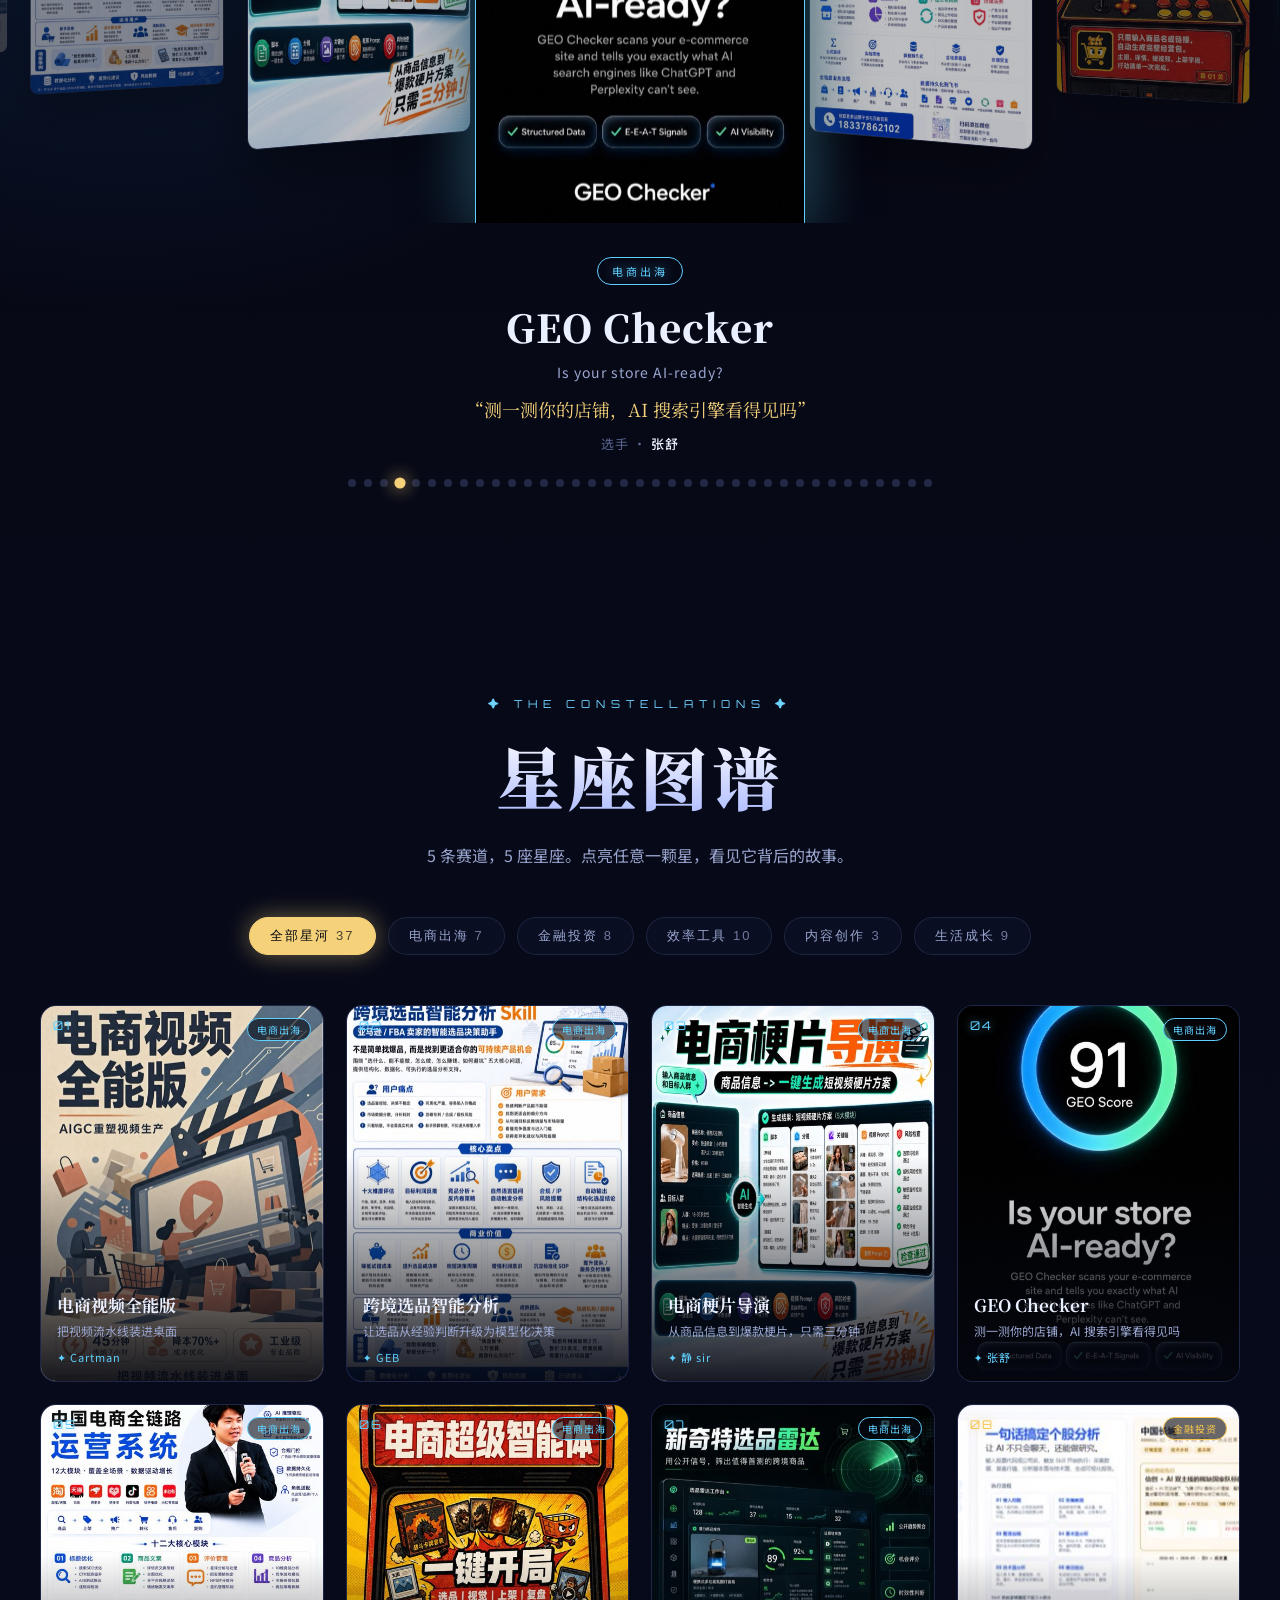
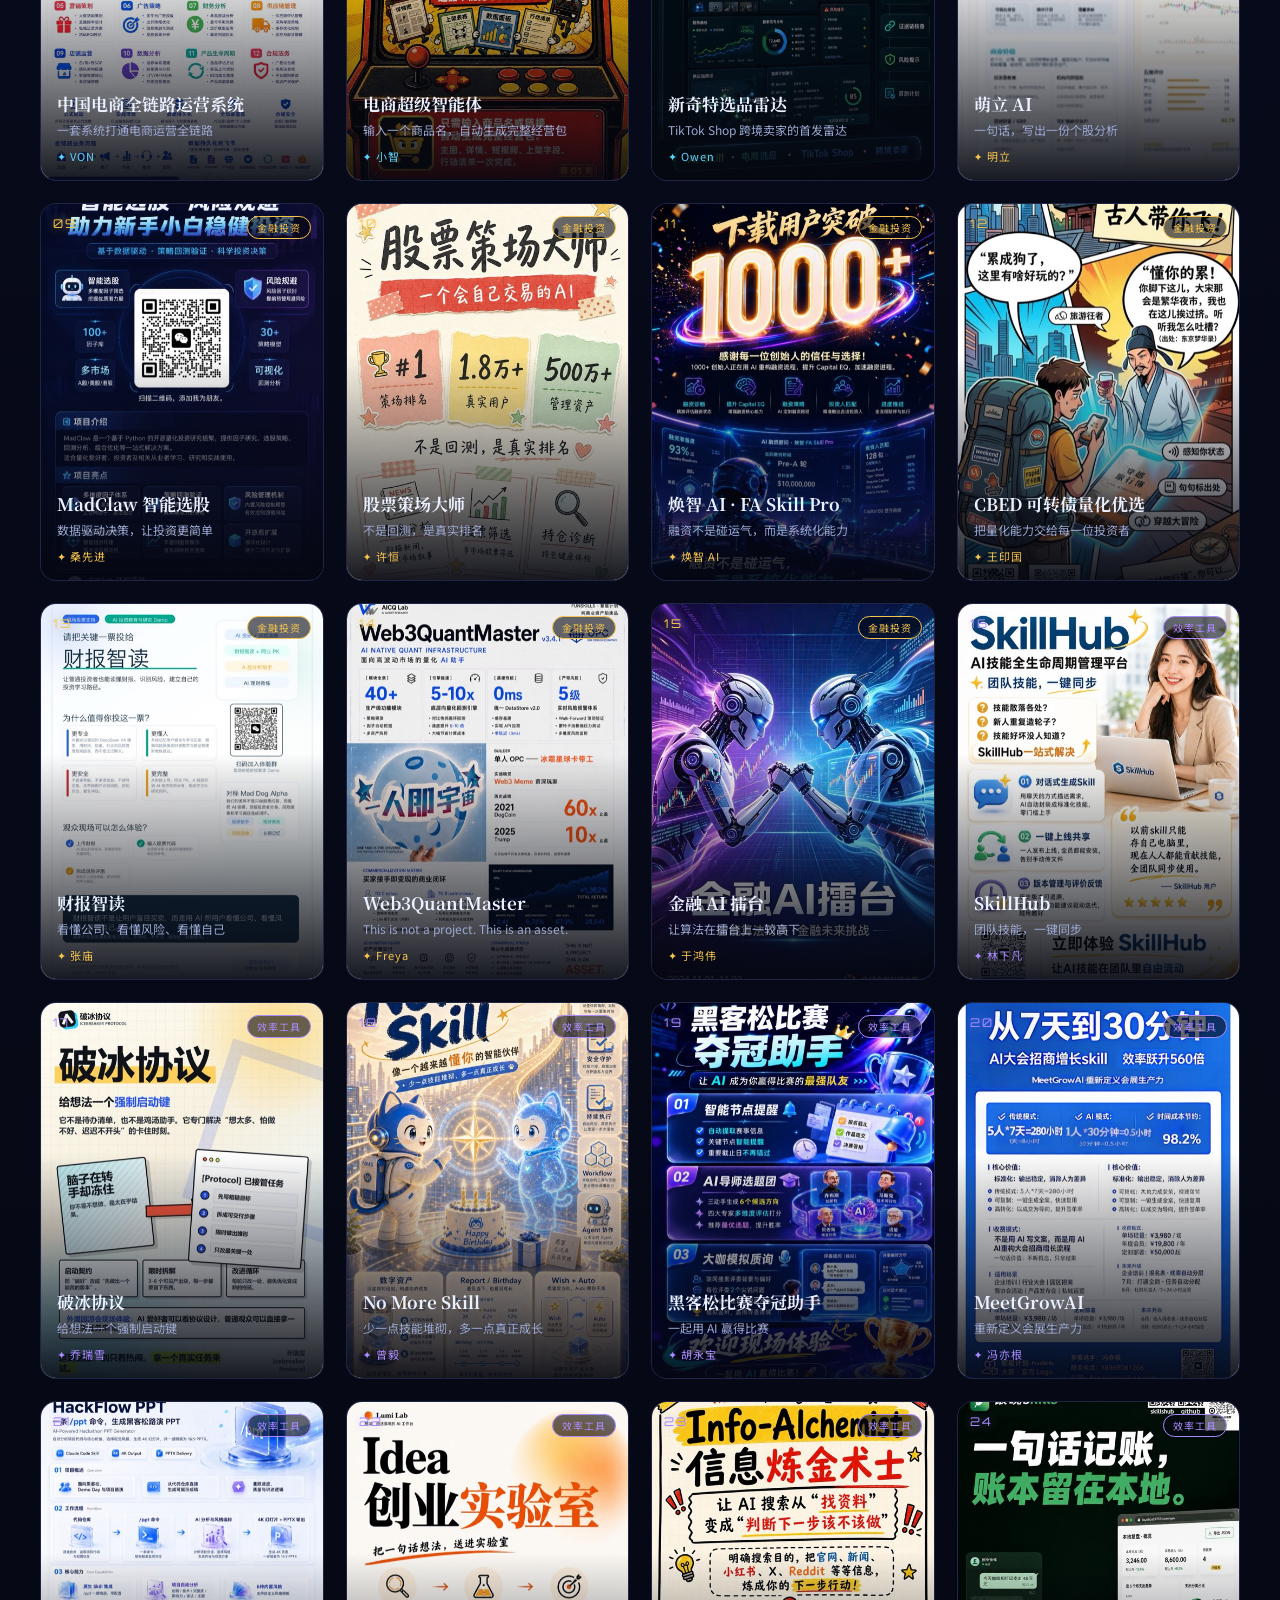
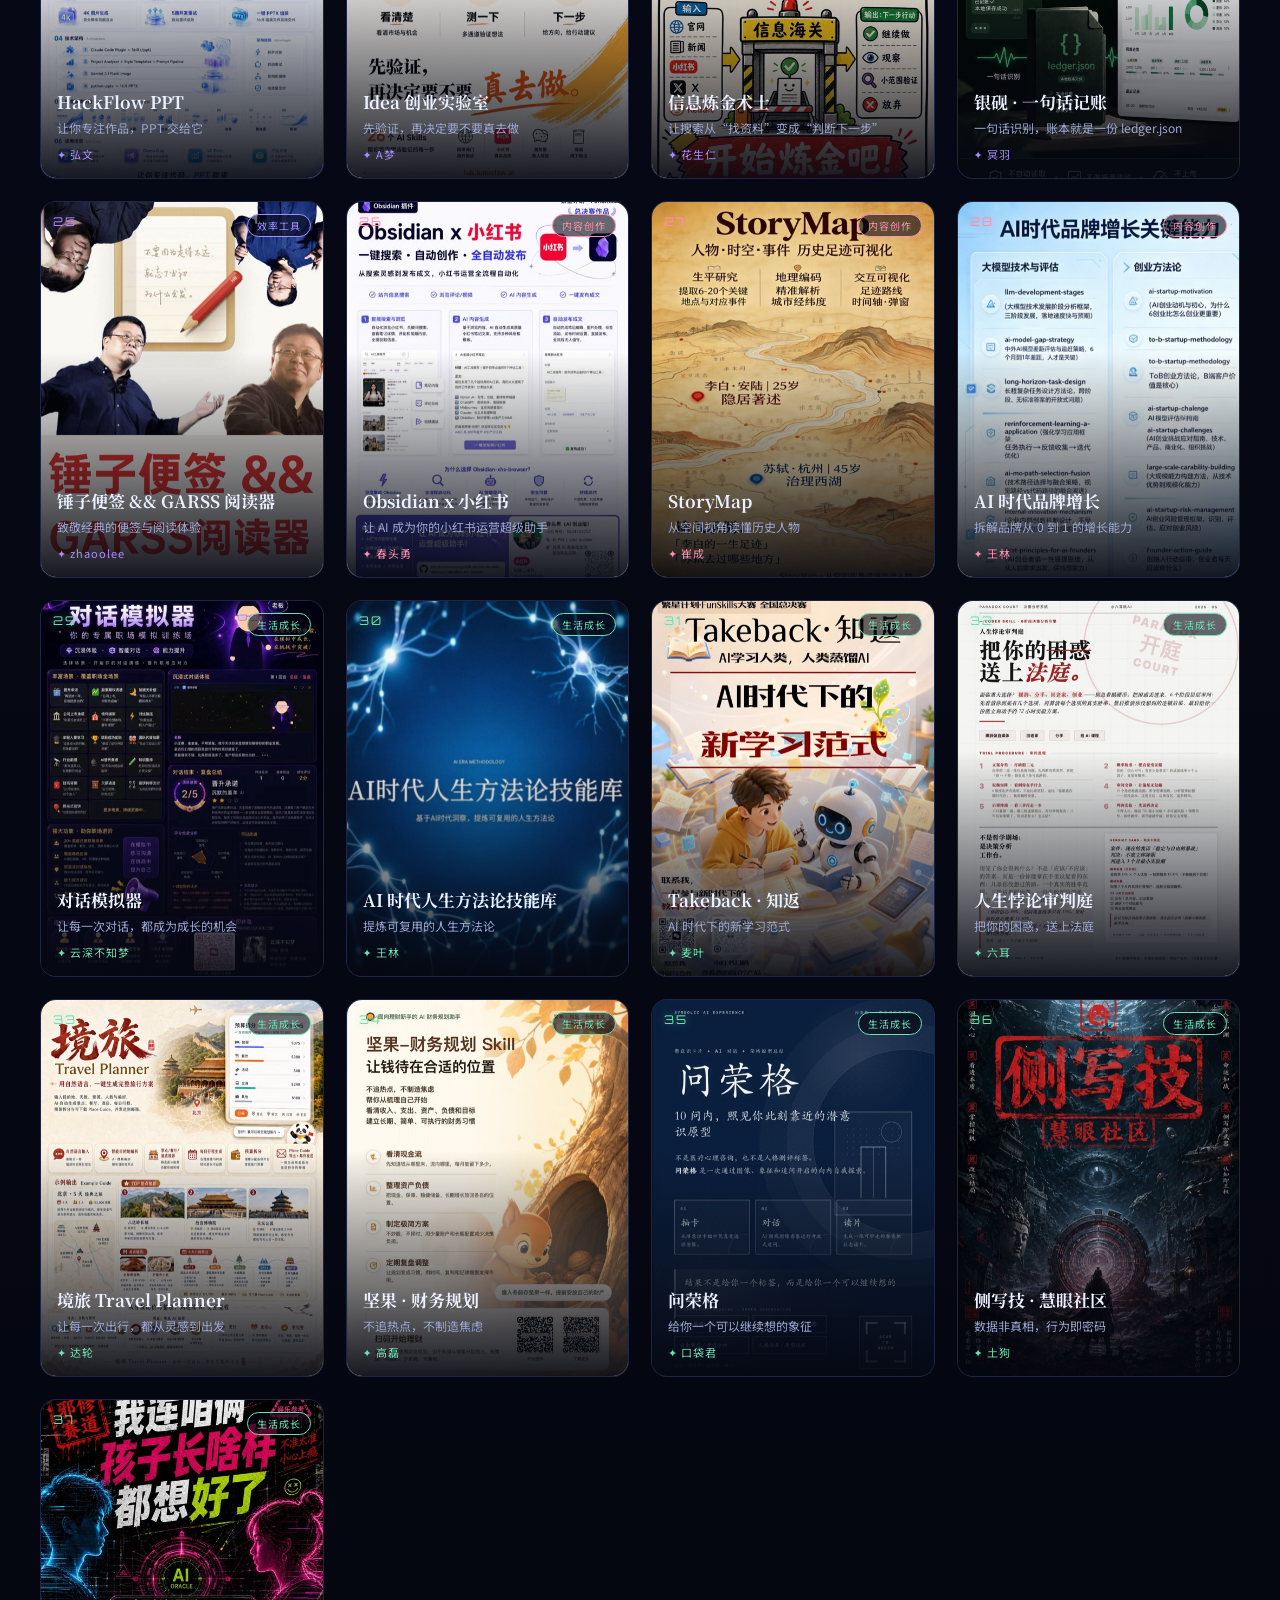
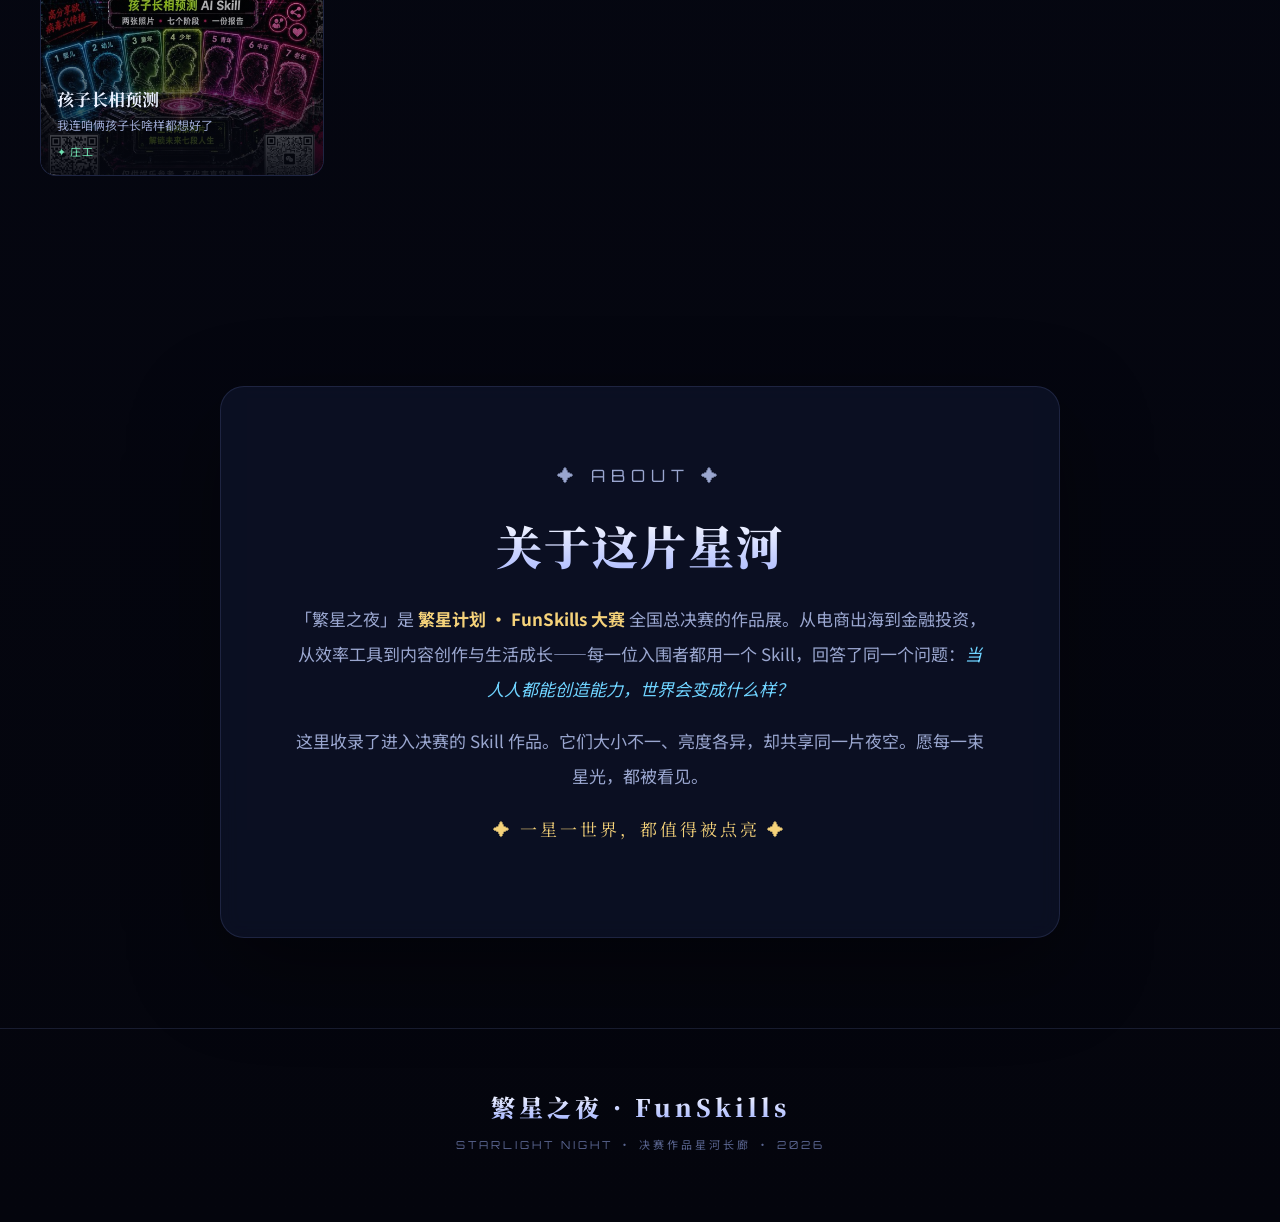
==== commit f4865a6a: "补 zhaoolee 作者，37/37 姓名+微信全齐 v=9 Co-Authored-By: Claude Opus 4.8 <noreply@anthropic.com>" ====
--- a/index.html
+++ b/index.html
@@ -8,7 +8,7 @@
 <link rel="preconnect" href="https://fonts.googleapis.com">
 <link rel="preconnect" href="https://fonts.gstatic.com" crossorigin>
 <link href="https://fonts.googleapis.com/css2?family=Noto+Serif+SC:wght@500;700;900&family=Noto+Sans+SC:wght@300;400;500;700&family=Orbitron:wght@500;700;900&display=swap" rel="stylesheet">
-<link rel="stylesheet" href="assets/style.css?v=8" />
+<link rel="stylesheet" href="assets/style.css?v=9" />
 </head>
 <body>
 
@@ -144,7 +144,7 @@
   </div>
 </div>
 
-<script src="assets/data.js?v=8"></script>
-<script src="assets/app.js?v=8"></script>
+<script src="assets/data.js?v=9"></script>
+<script src="assets/app.js?v=9"></script>
 </body>
 </html>
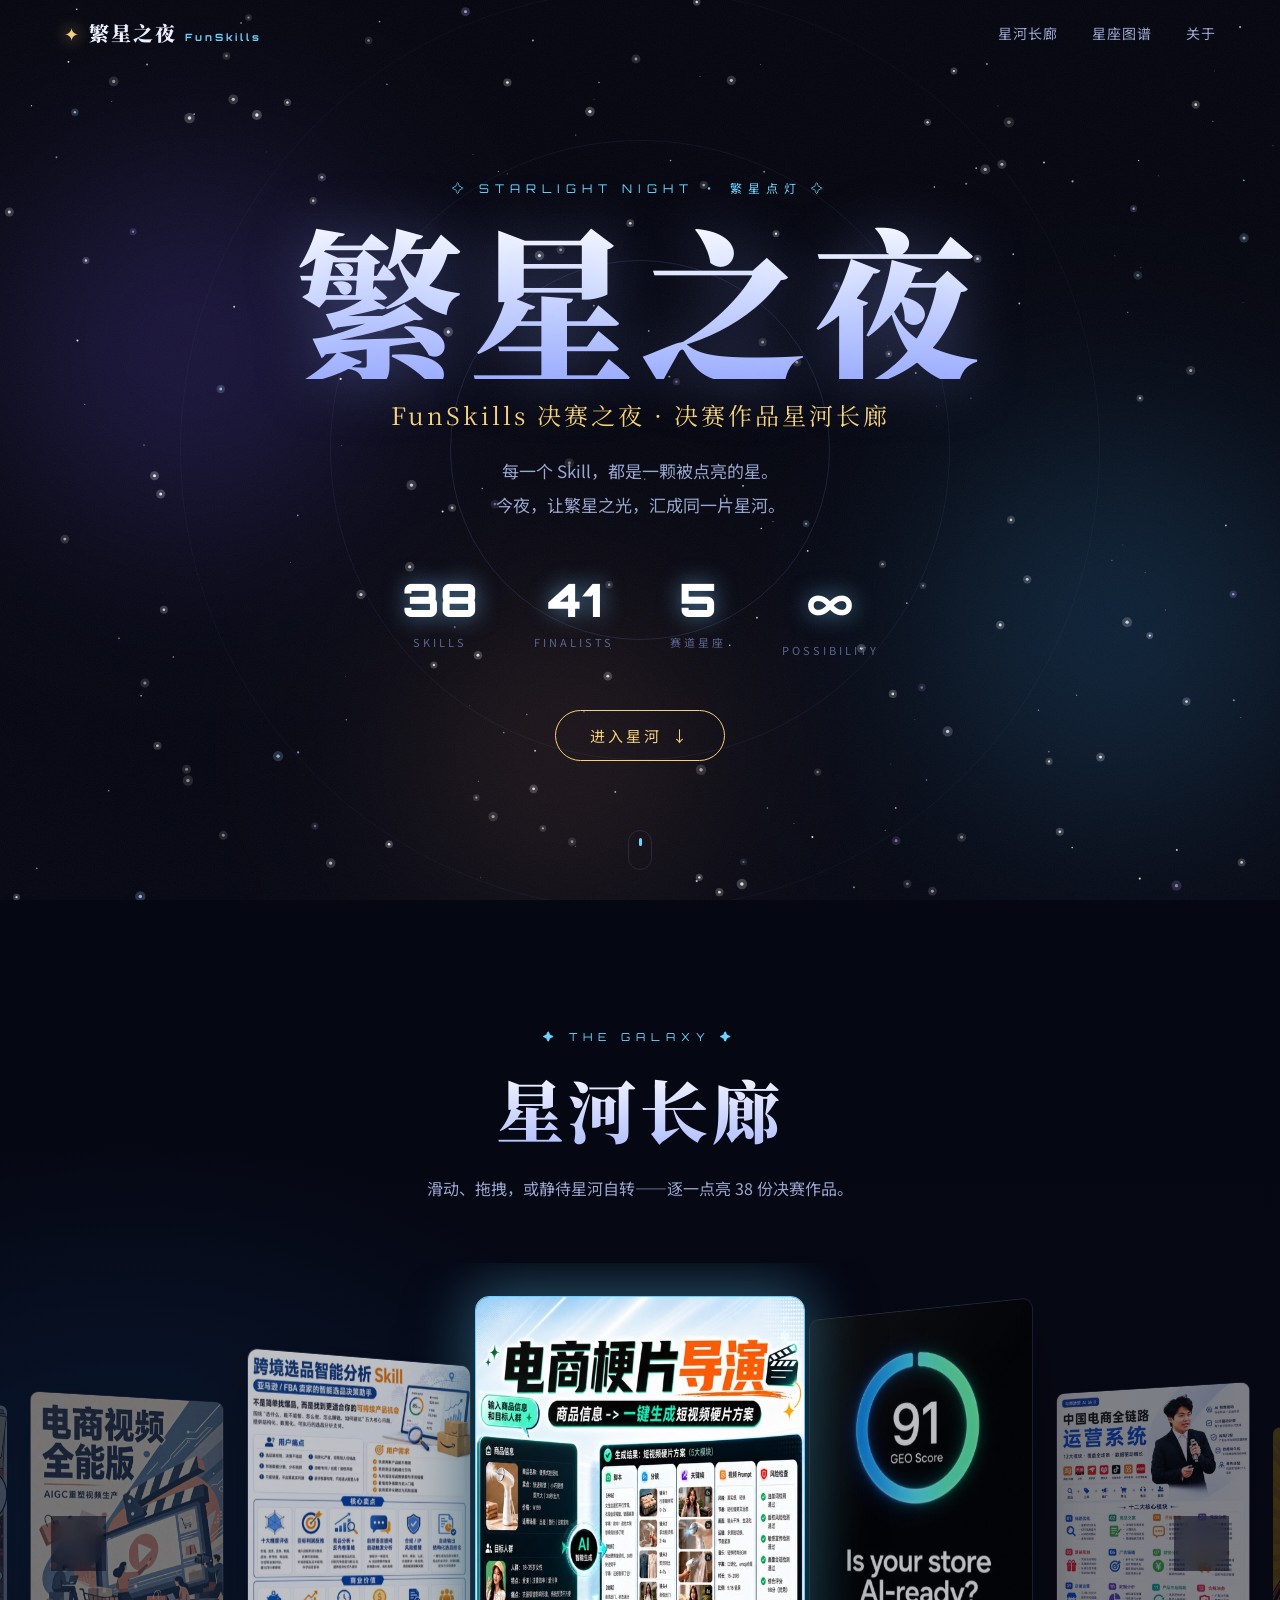
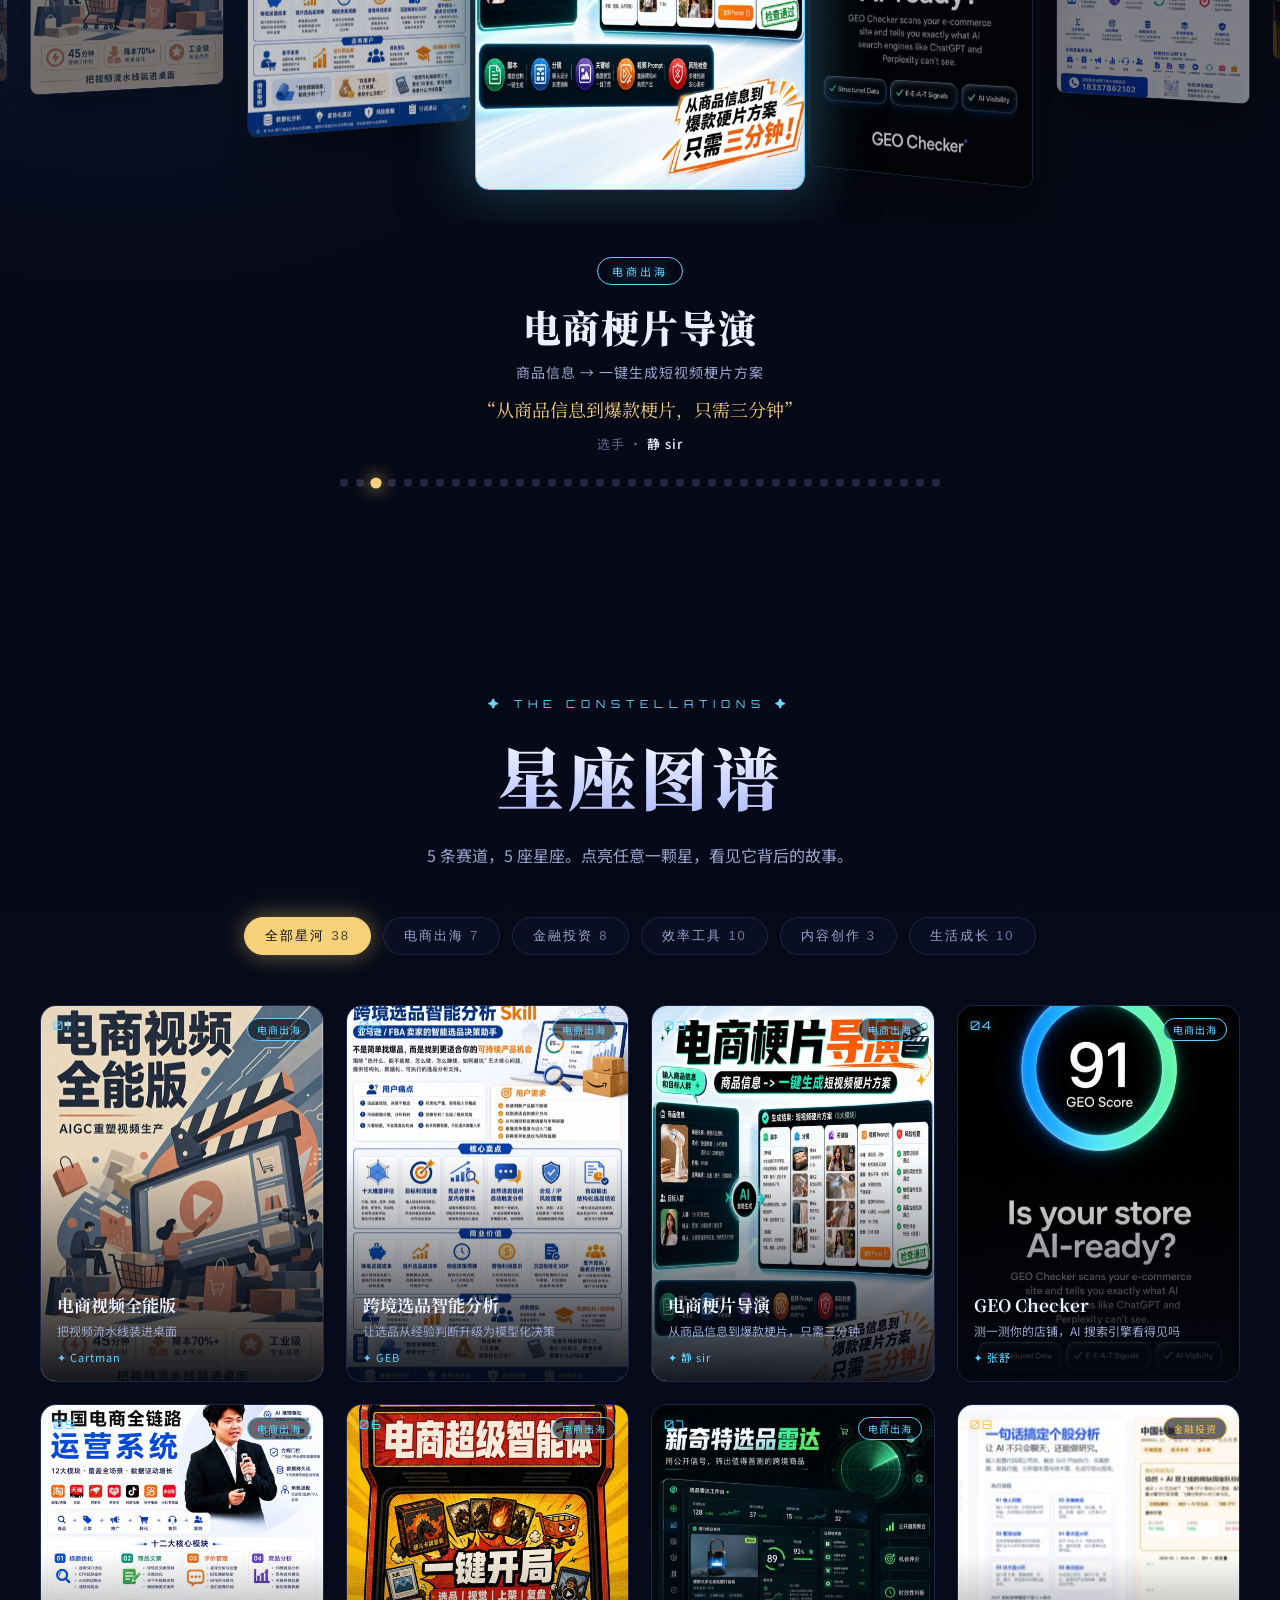
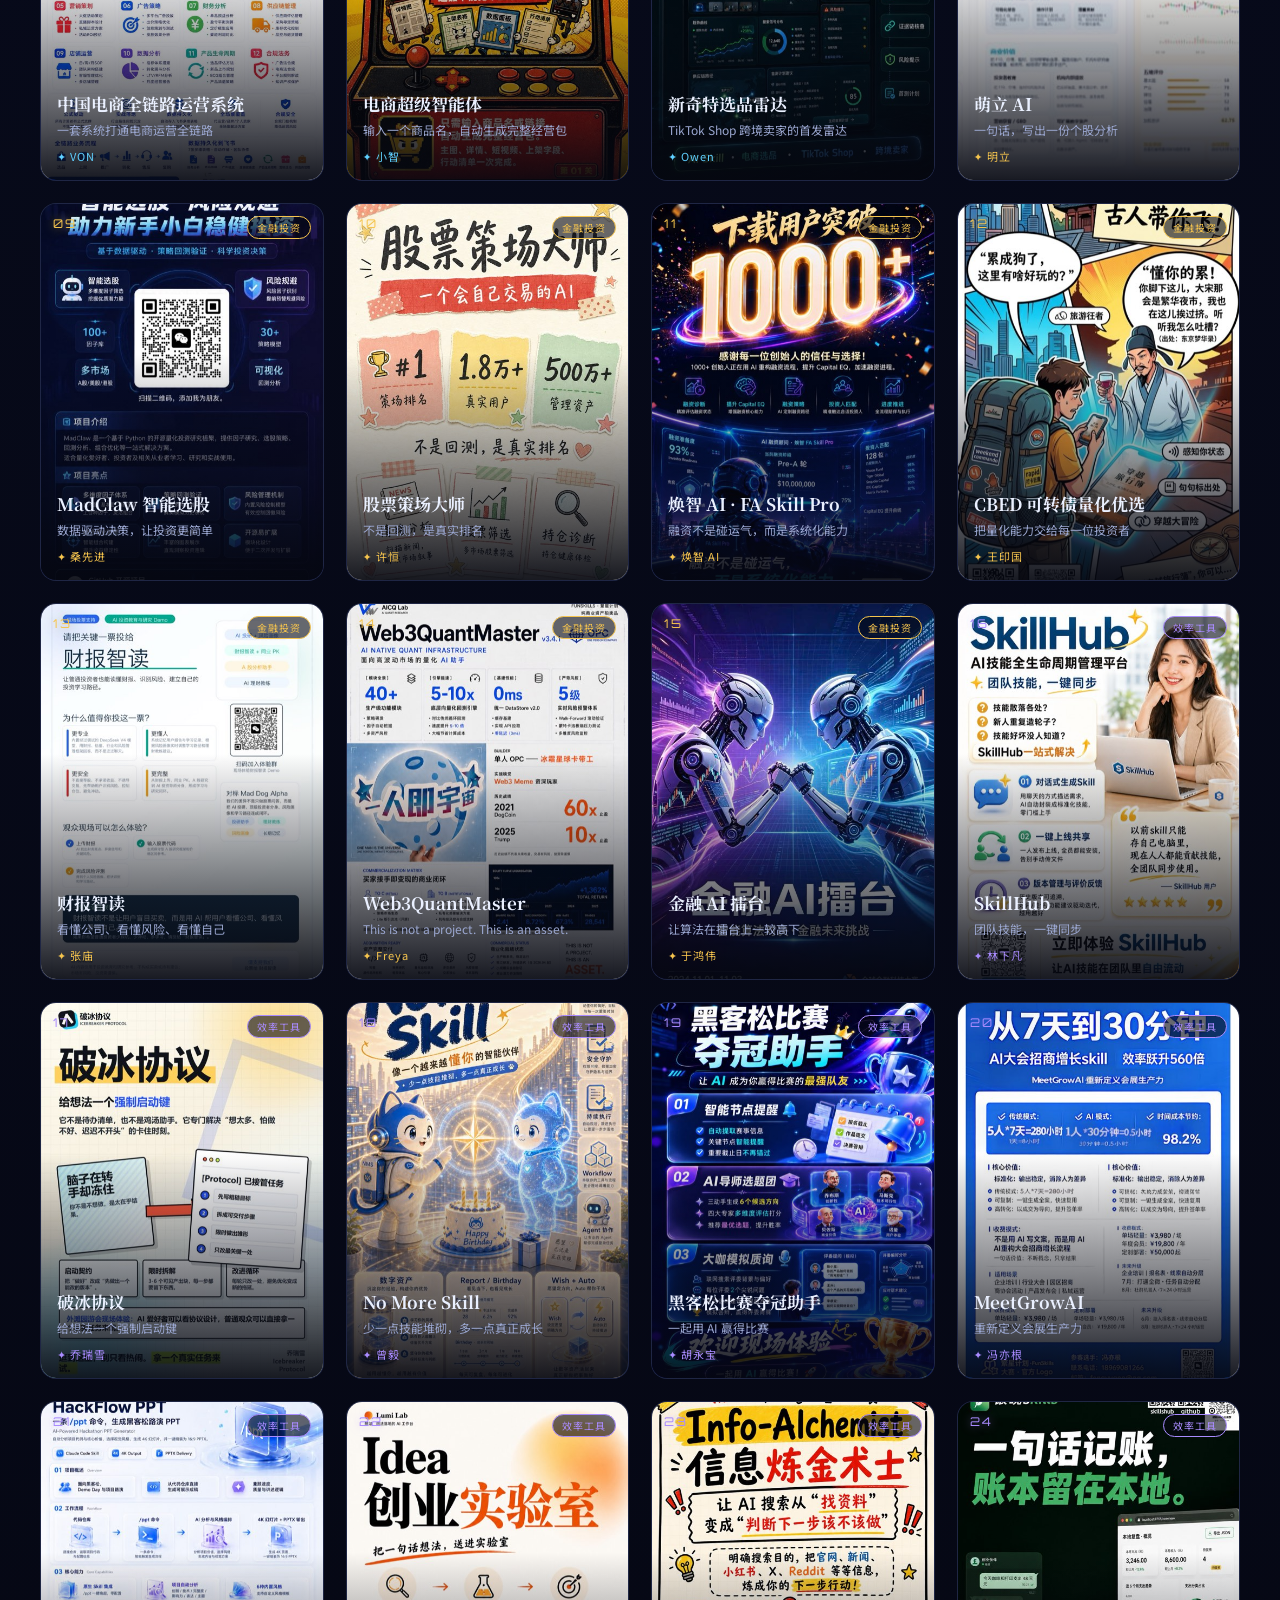
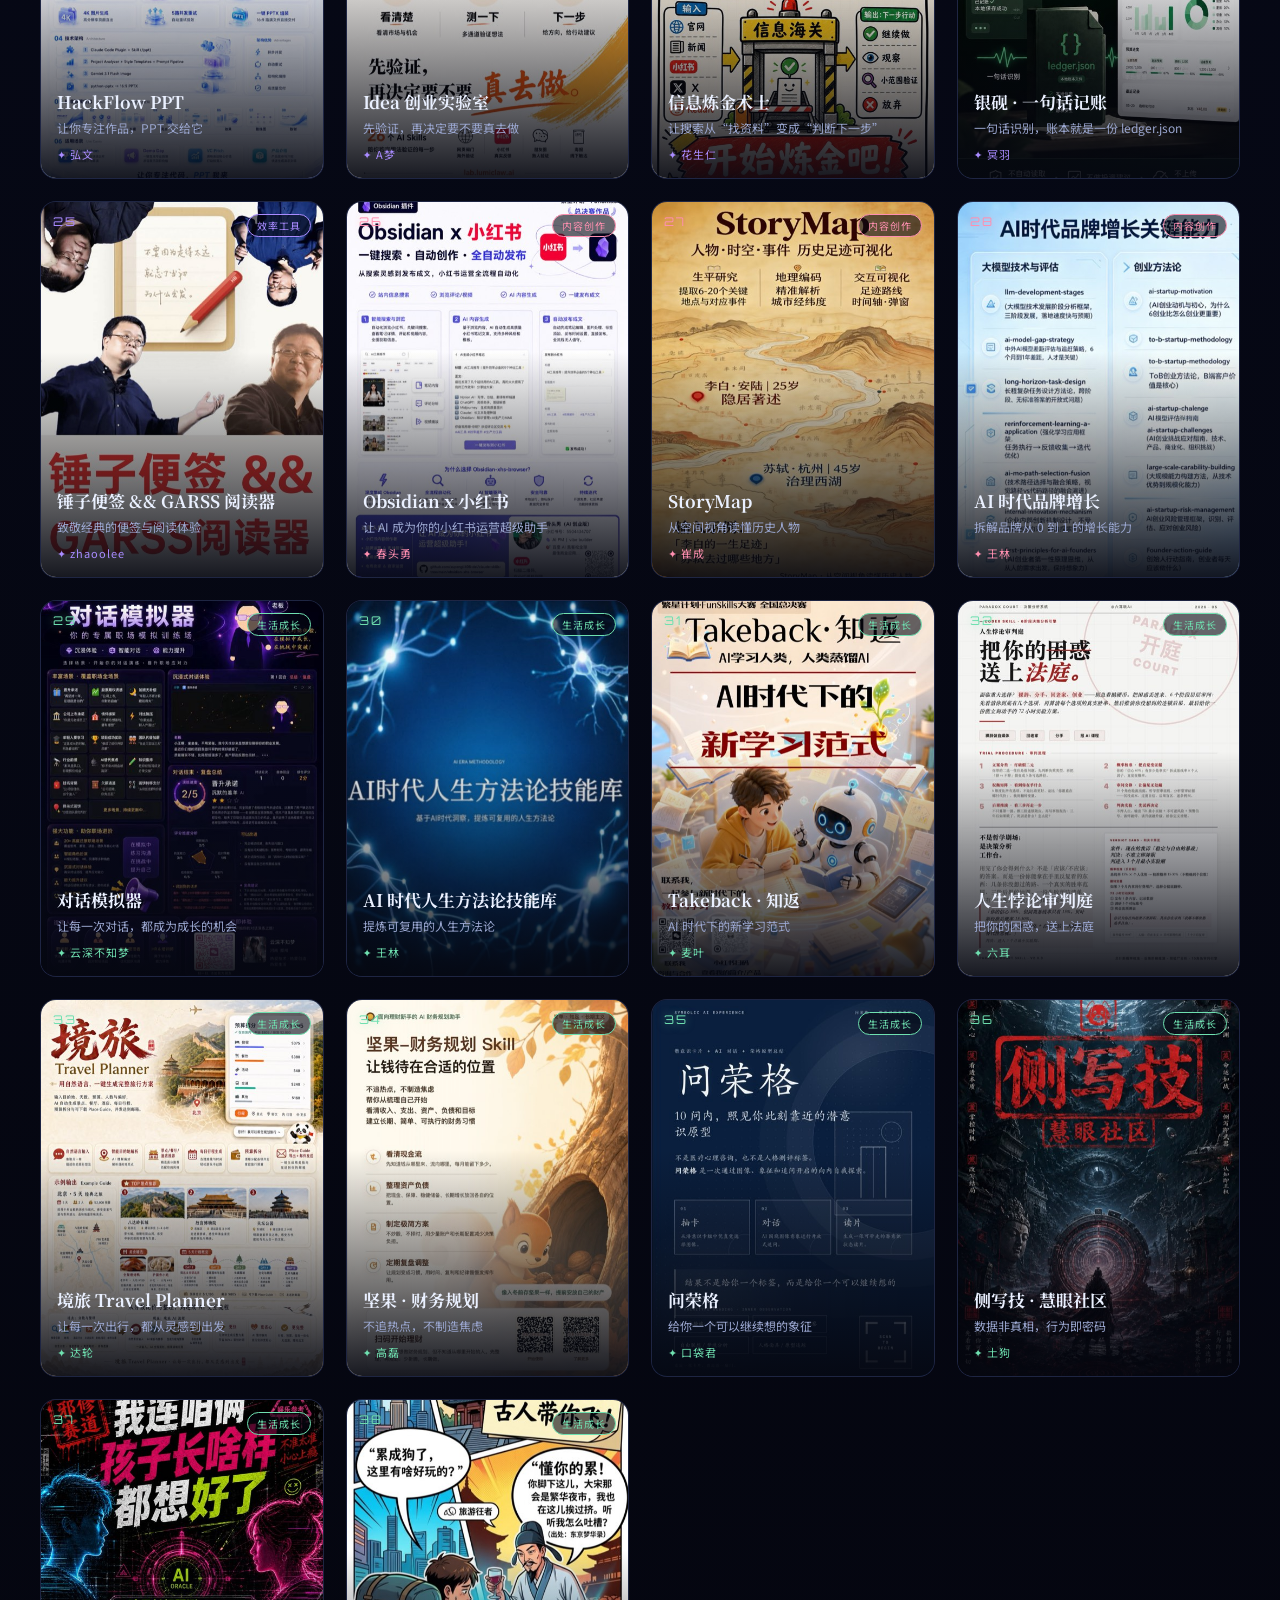
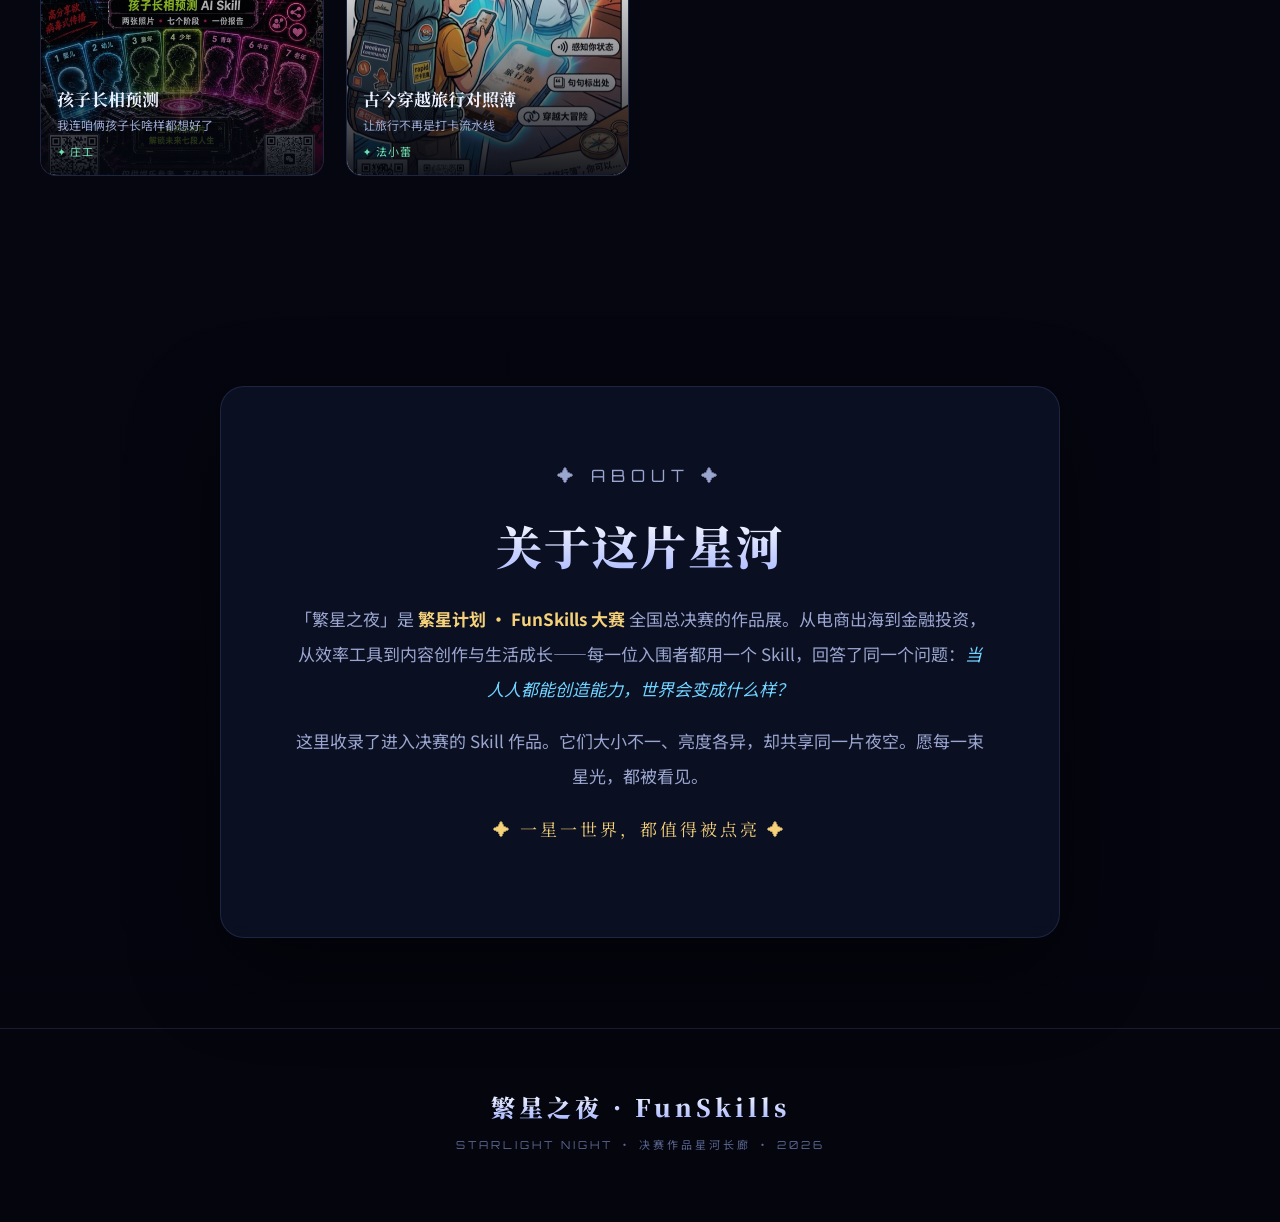
==== commit 2279bbb6: "新增第38个作品：法小蕾·古今穿越旅行对照薄（漫画归位）+ 首屏计数38 v=10 Co-Authored-By: Claude Opus 4.8 <noreply@anthropic.com>" ====
--- a/index.html
+++ b/index.html
@@ -8,7 +8,7 @@
 <link rel="preconnect" href="https://fonts.googleapis.com">
 <link rel="preconnect" href="https://fonts.gstatic.com" crossorigin>
 <link href="https://fonts.googleapis.com/css2?family=Noto+Serif+SC:wght@500;700;900&family=Noto+Sans+SC:wght@300;400;500;700&family=Orbitron:wght@500;700;900&display=swap" rel="stylesheet">
-<link rel="stylesheet" href="assets/style.css?v=9" />
+<link rel="stylesheet" href="assets/style.css?v=10" />
 </head>
 <body>
 
@@ -43,7 +43,7 @@
     <p class="hero-sub">FunSkills 决赛之夜 · 决赛作品星河长廊</p>
     <p class="hero-desc">每一个 Skill，都是一颗被点亮的星。<br/>今夜，让繁星之光，汇成同一片星河。</p>
     <div class="hero-stats" id="heroStats">
-      <div class="stat"><b data-count="37">0</b><span>SKILLS</span></div>
+      <div class="stat"><b data-count="38">0</b><span>SKILLS</span></div>
       <div class="stat"><b data-count="41">0</b><span>FINALISTS</span></div>
       <div class="stat"><b data-count="5">0</b><span>赛道星座</span></div>
       <div class="stat"><b data-inf="1">∞</b><span>POSSIBILITY</span></div>
@@ -144,7 +144,7 @@
   </div>
 </div>
 
-<script src="assets/data.js?v=9"></script>
-<script src="assets/app.js?v=9"></script>
+<script src="assets/data.js?v=10"></script>
+<script src="assets/app.js?v=10"></script>
 </body>
 </html>
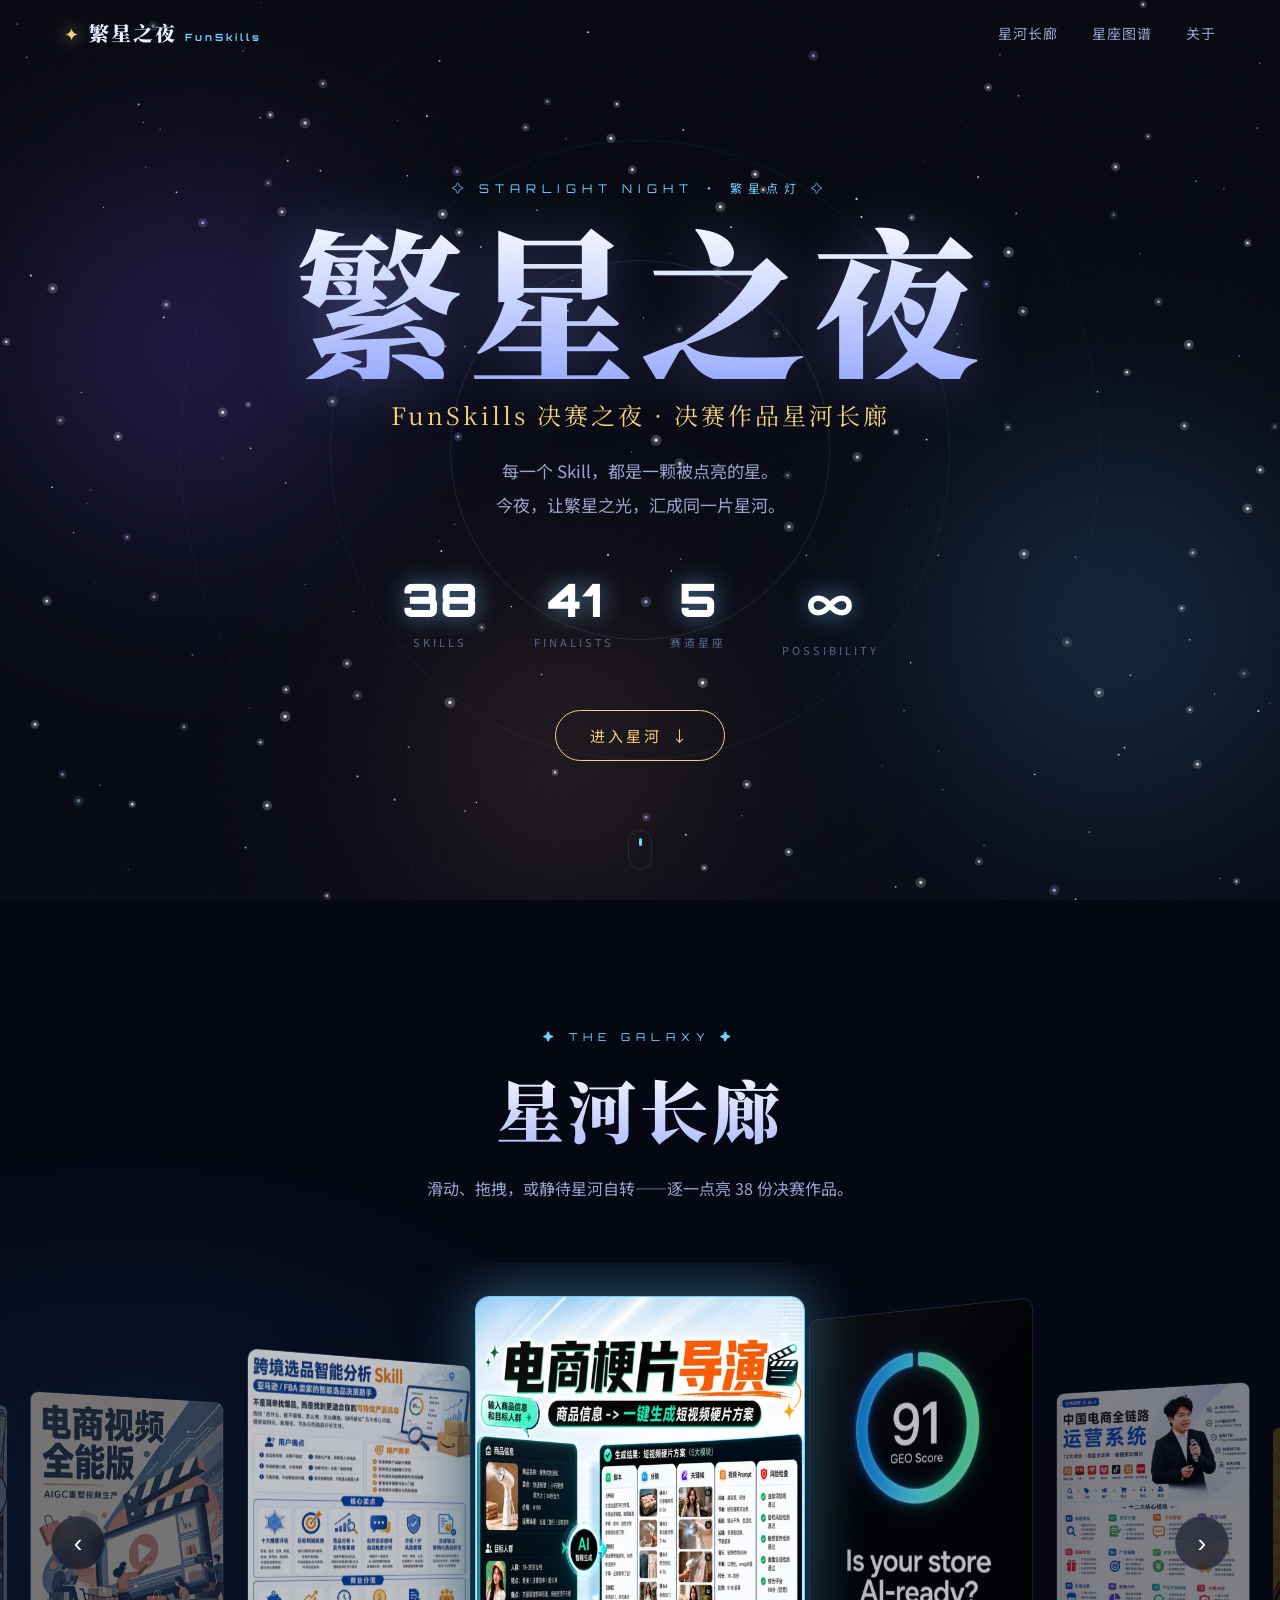
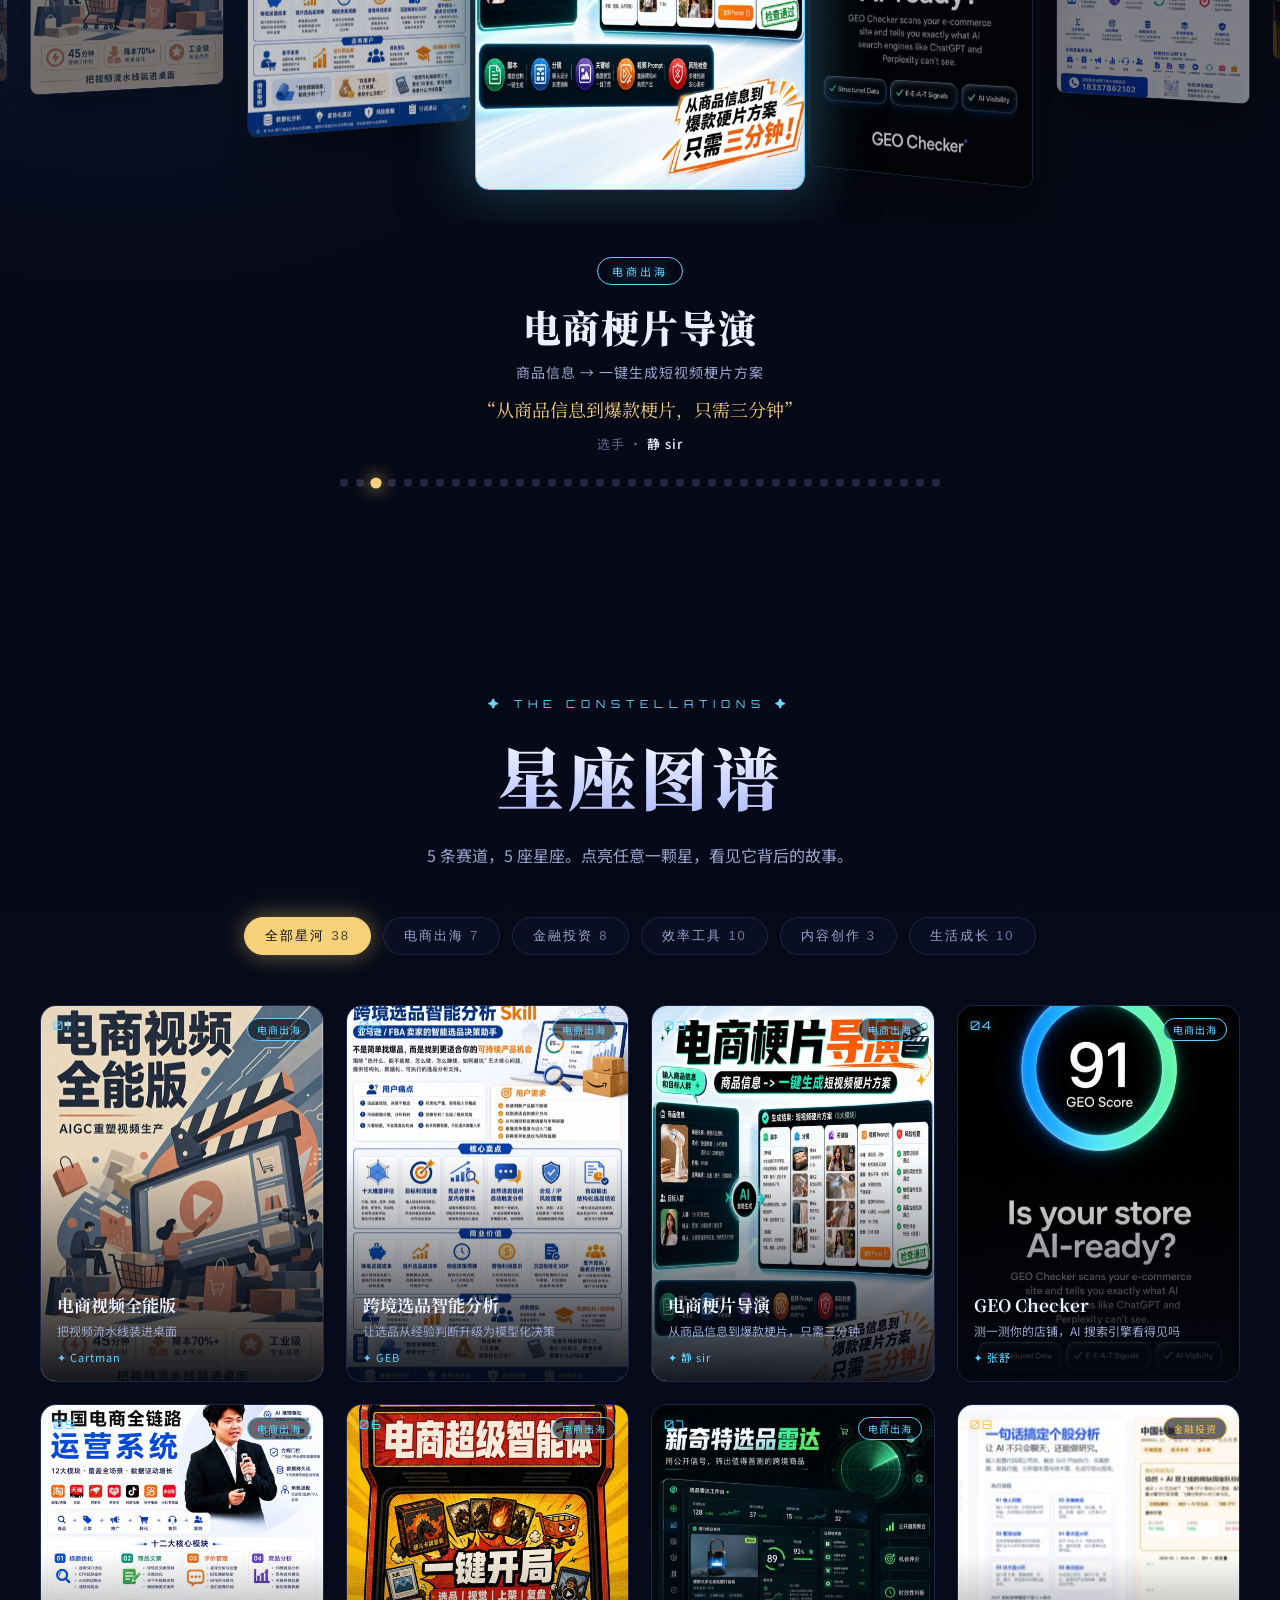
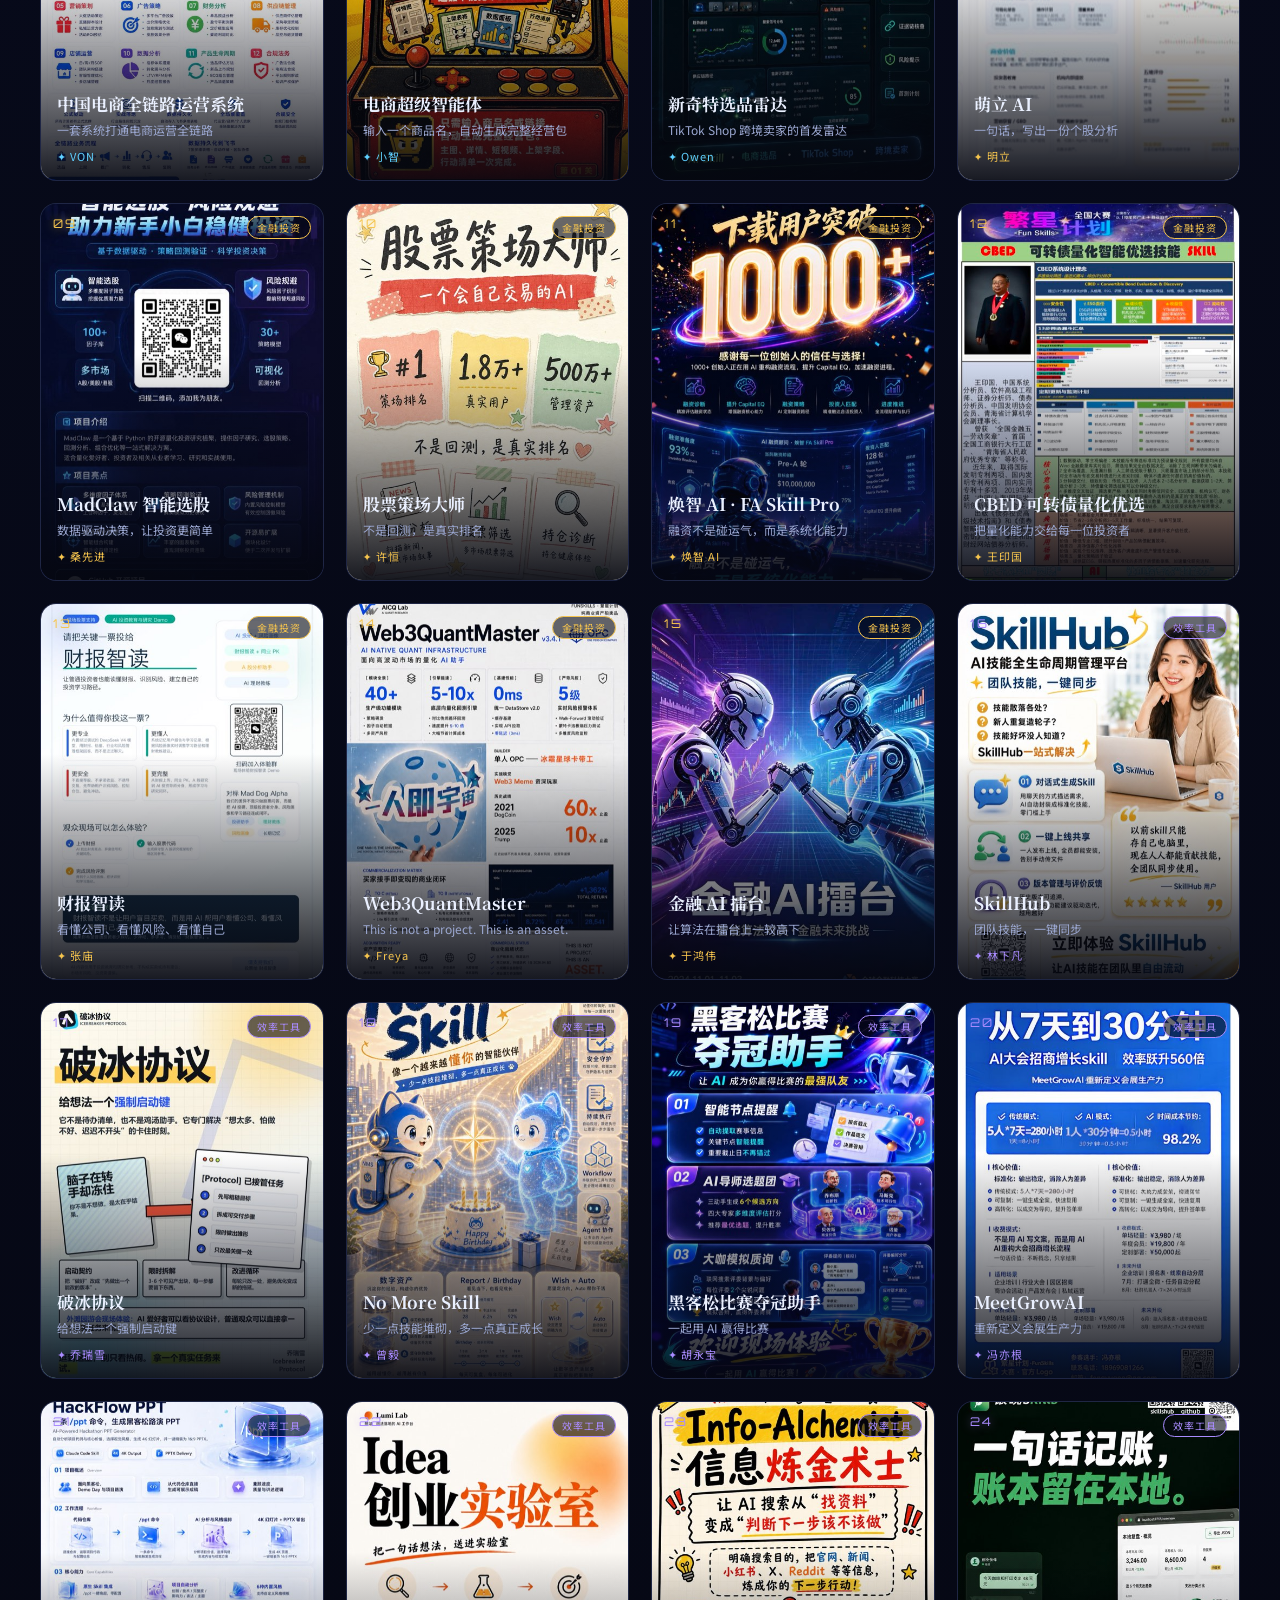
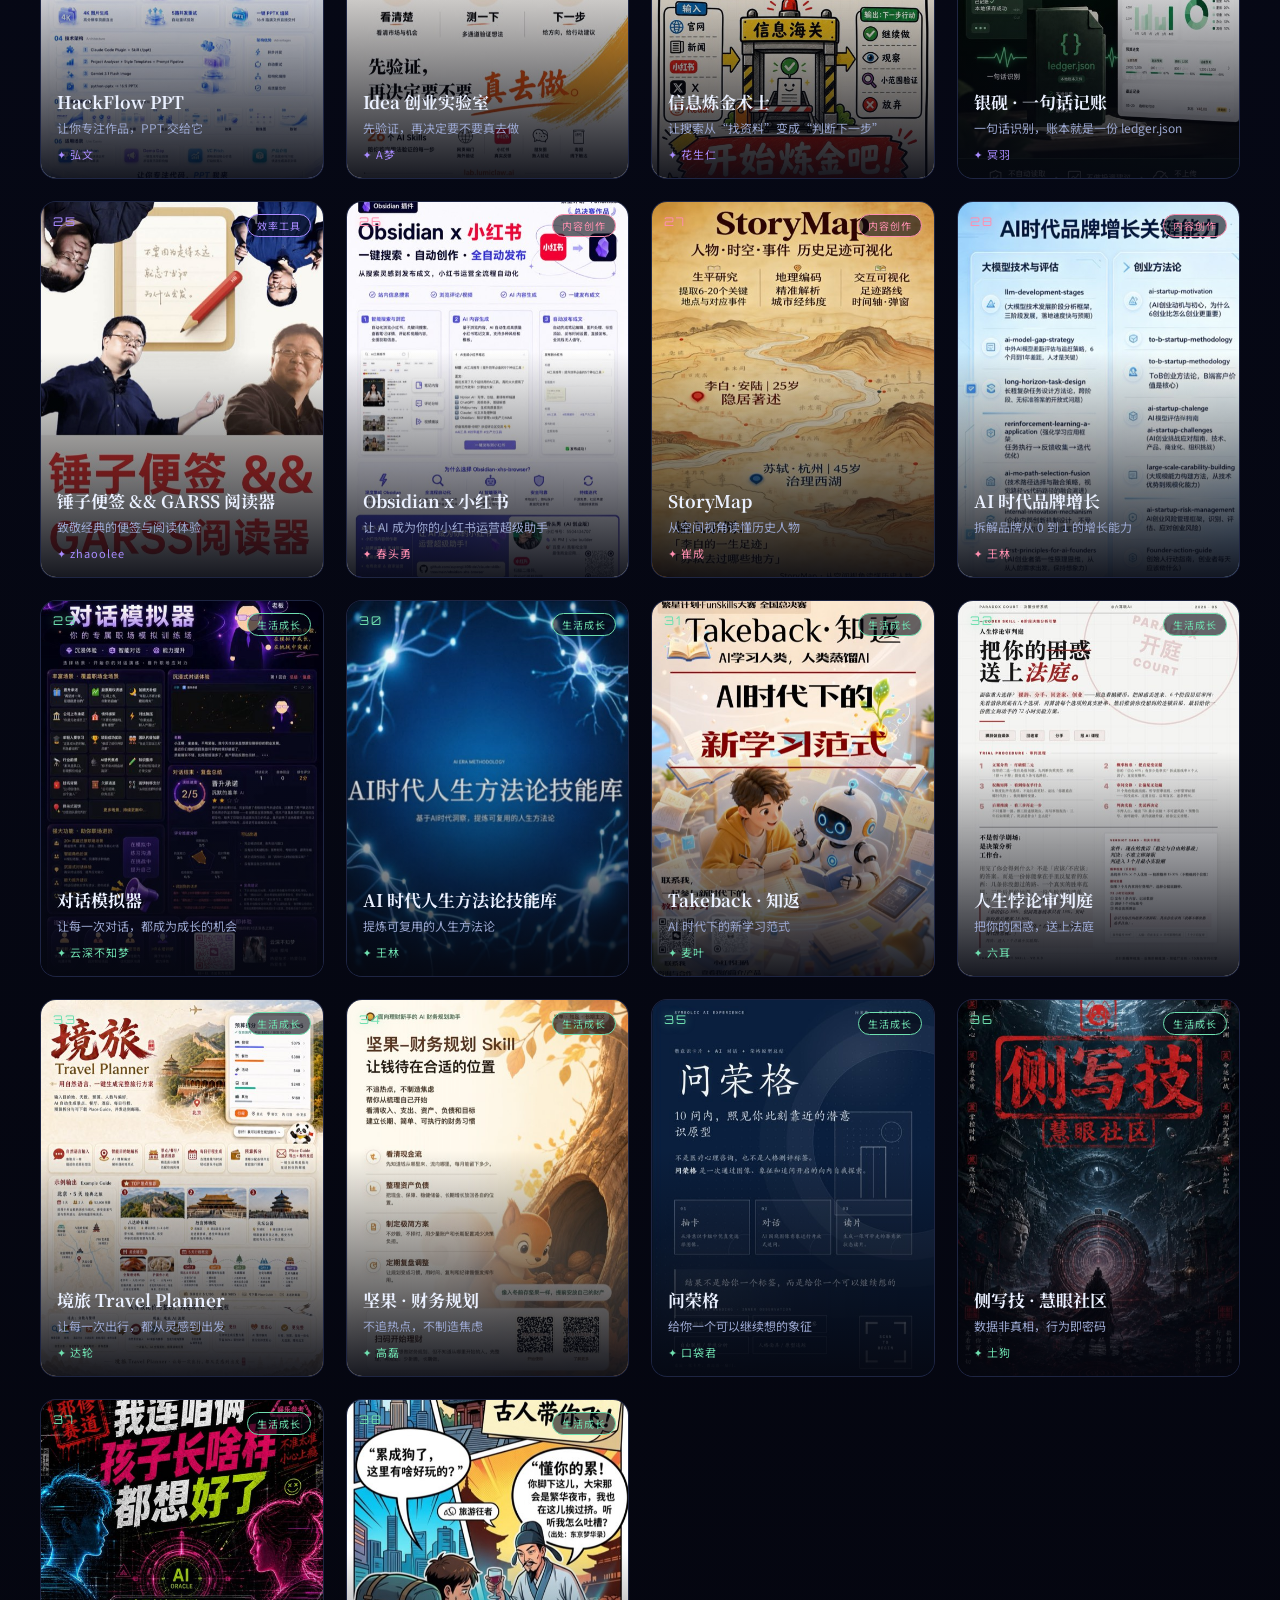
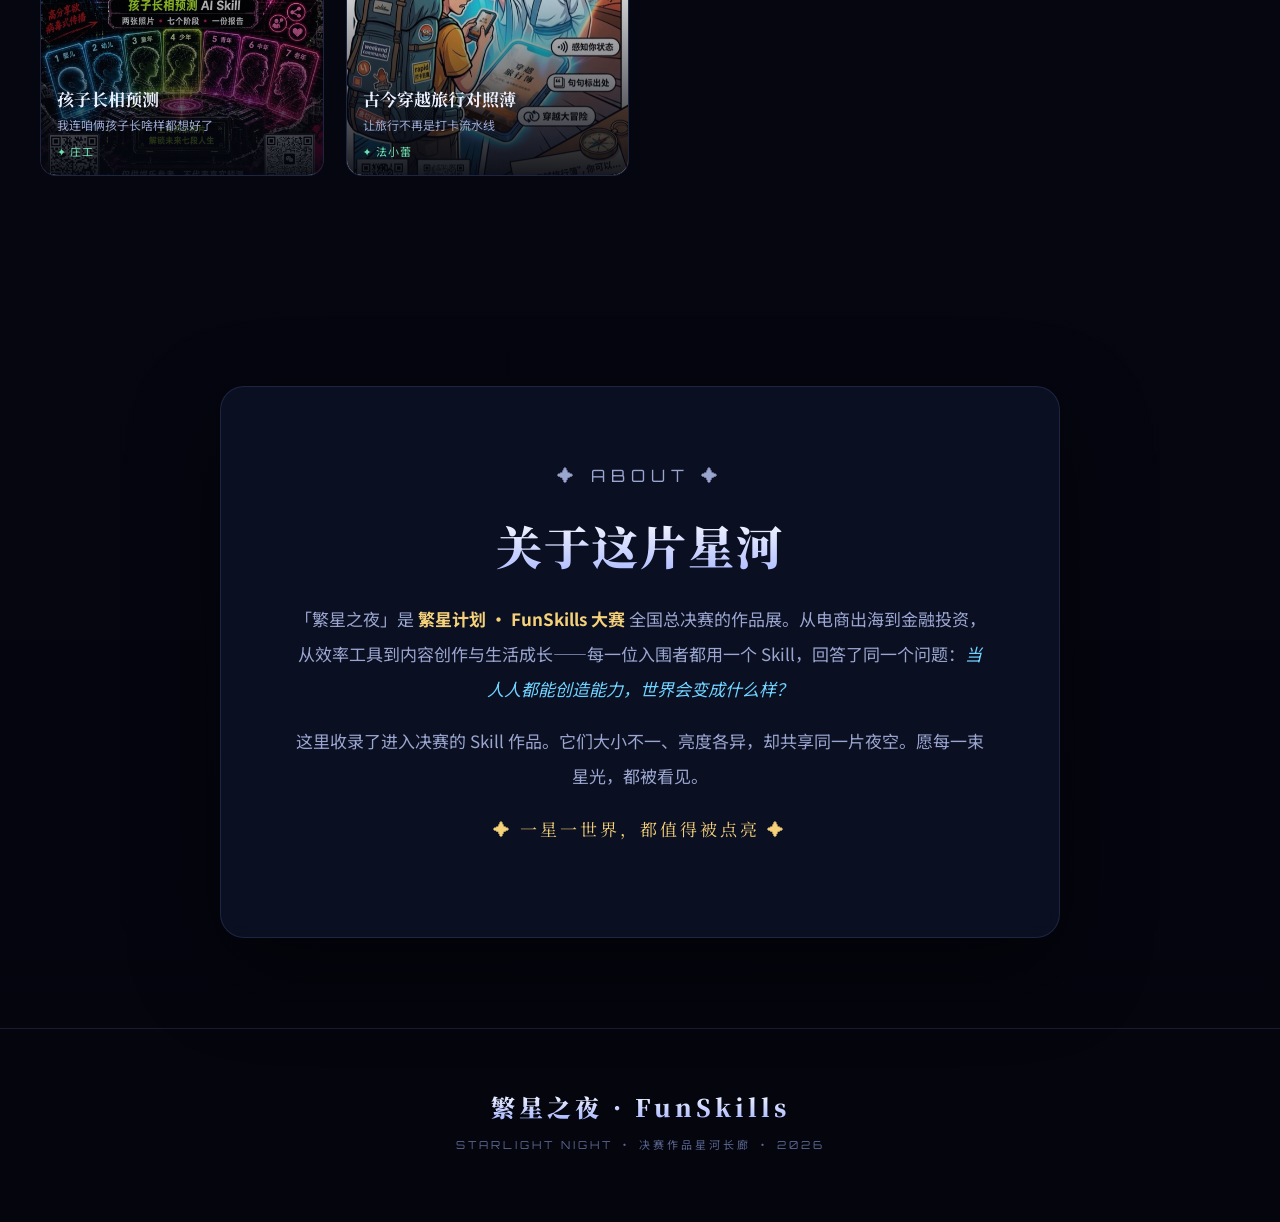
==== commit 7a4c3540: "修正 CBED 海报为正确的可转债优选图（王印国），与法小蕾漫画区分 v=11 Co-Authored-By: Claude Opus 4.8 <noreply@anthropic.com>" ====
--- a/index.html
+++ b/index.html
@@ -8,7 +8,7 @@
 <link rel="preconnect" href="https://fonts.googleapis.com">
 <link rel="preconnect" href="https://fonts.gstatic.com" crossorigin>
 <link href="https://fonts.googleapis.com/css2?family=Noto+Serif+SC:wght@500;700;900&family=Noto+Sans+SC:wght@300;400;500;700&family=Orbitron:wght@500;700;900&display=swap" rel="stylesheet">
-<link rel="stylesheet" href="assets/style.css?v=10" />
+<link rel="stylesheet" href="assets/style.css?v=11" />
 </head>
 <body>
 
@@ -144,7 +144,7 @@
   </div>
 </div>
 
-<script src="assets/data.js?v=10"></script>
-<script src="assets/app.js?v=10"></script>
+<script src="assets/data.js?v=11"></script>
+<script src="assets/app.js?v=11"></script>
 </body>
 </html>
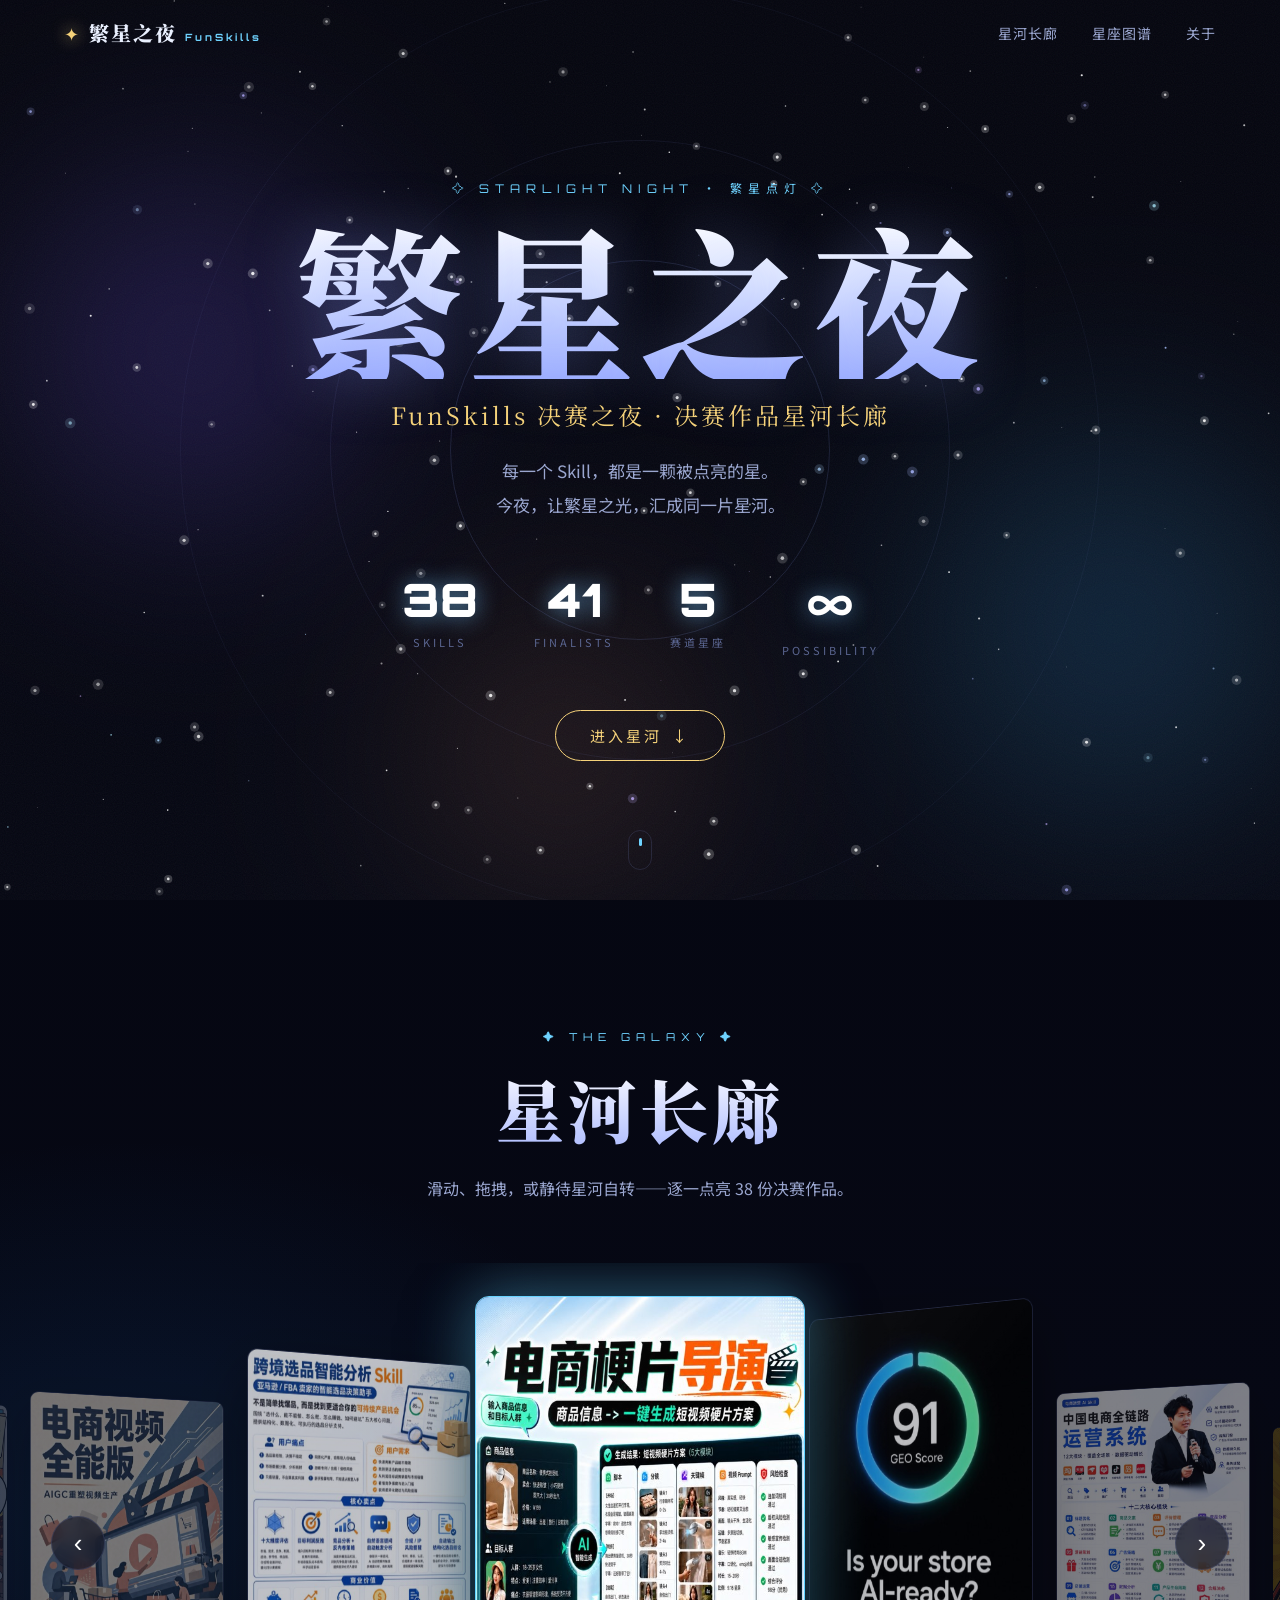
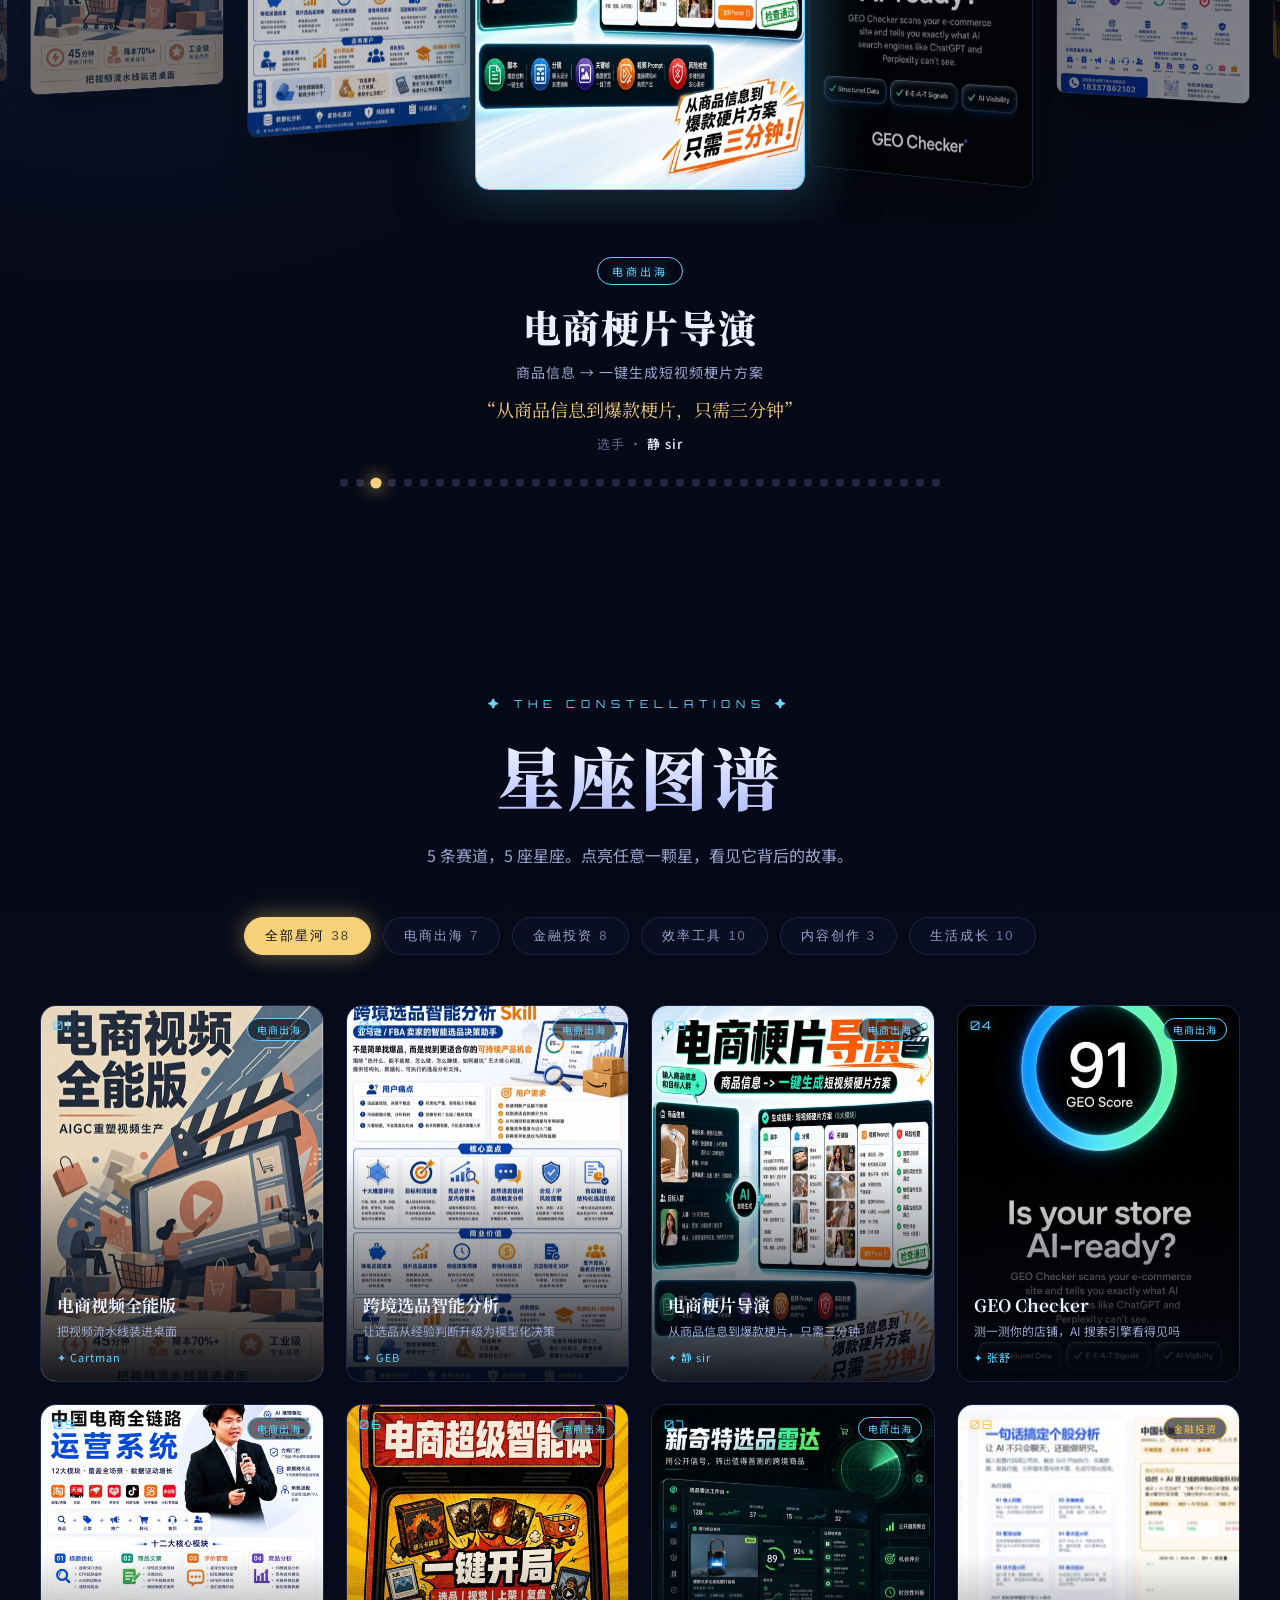
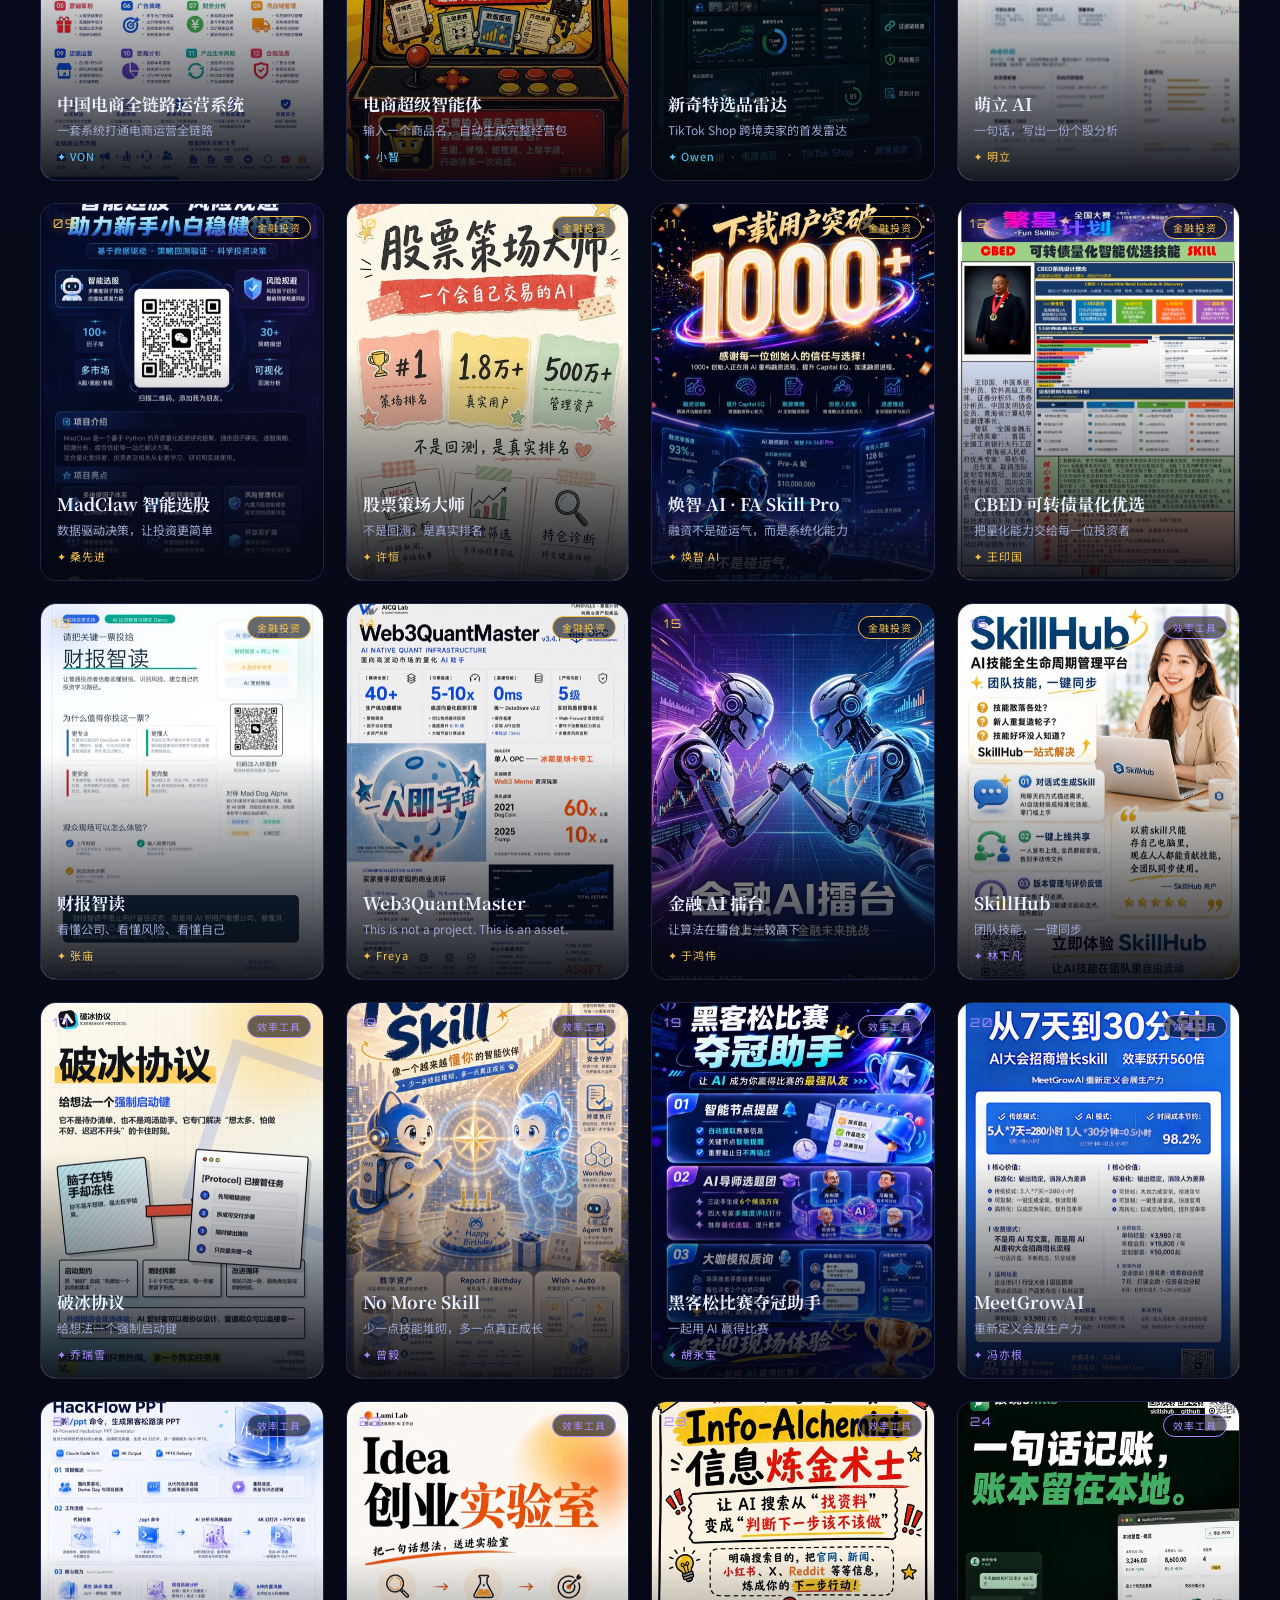
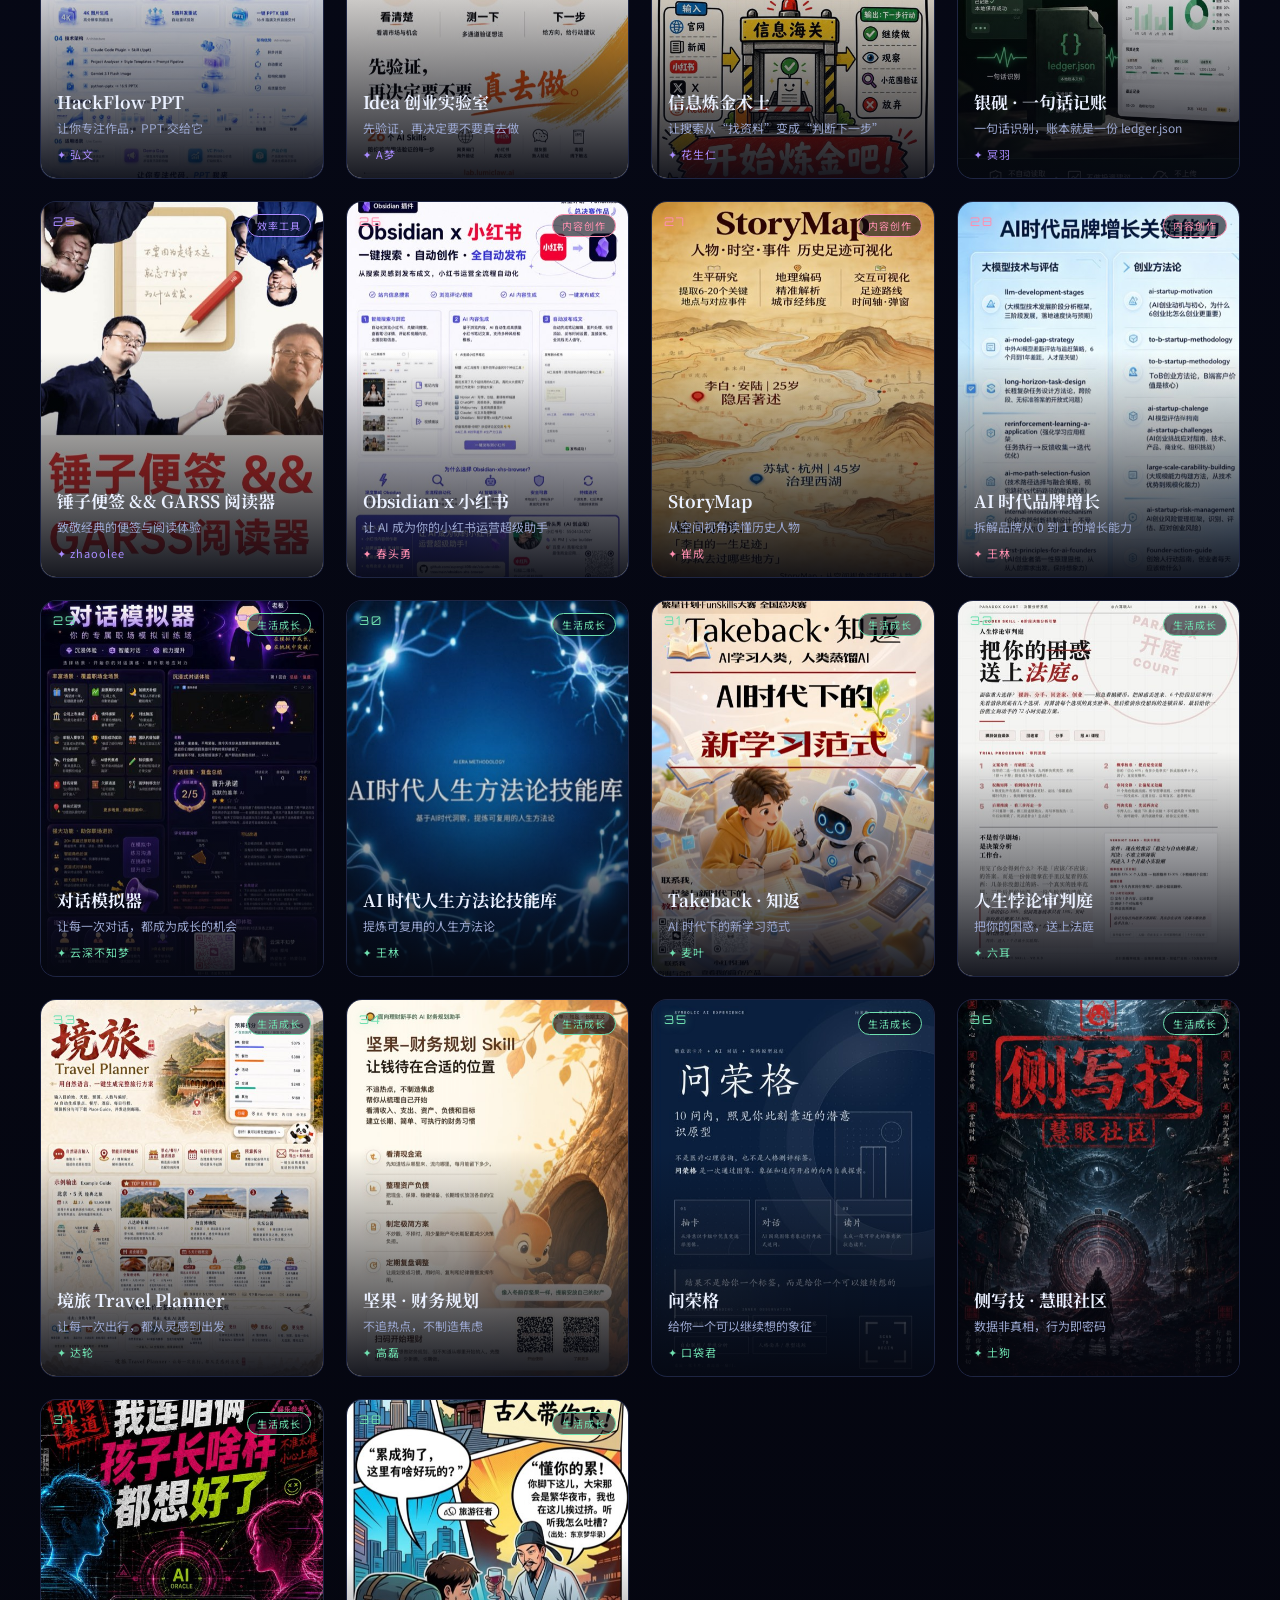
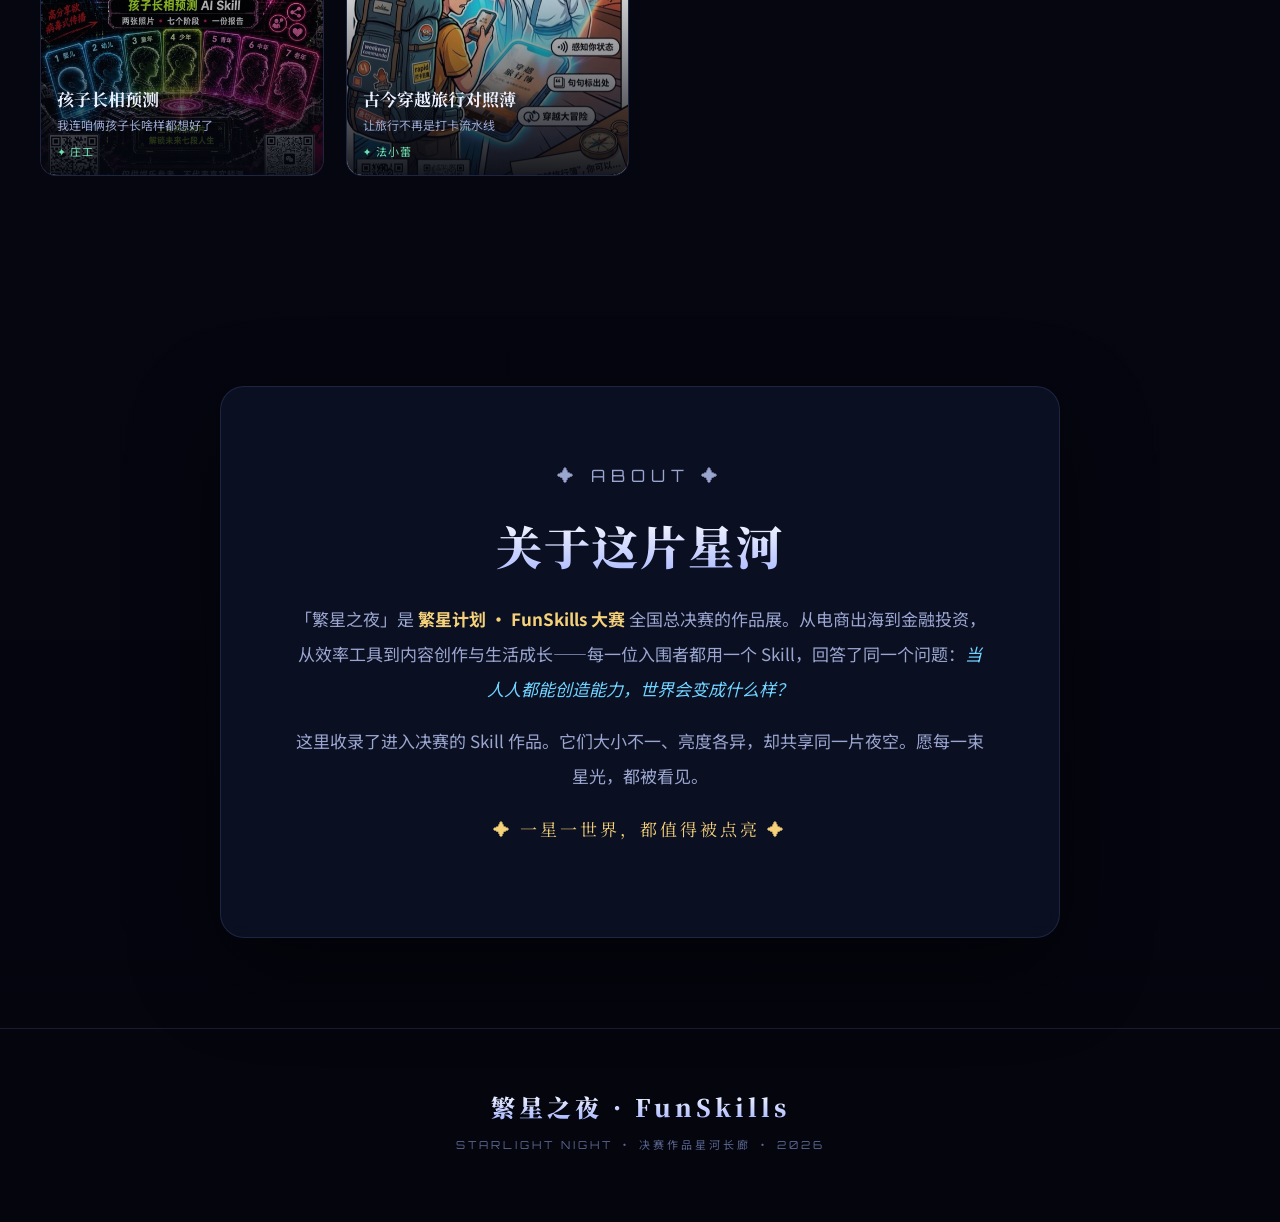
==== commit 60cb2e55: "作品图片/缩略图/群码加版本号(VER=12)避免替换后缓存陈旧 Co-Authored-By: Claude Opus 4.8 <noreply@anthropic.com>" ====
--- a/index.html
+++ b/index.html
@@ -8,7 +8,7 @@
 <link rel="preconnect" href="https://fonts.googleapis.com">
 <link rel="preconnect" href="https://fonts.gstatic.com" crossorigin>
 <link href="https://fonts.googleapis.com/css2?family=Noto+Serif+SC:wght@500;700;900&family=Noto+Sans+SC:wght@300;400;500;700&family=Orbitron:wght@500;700;900&display=swap" rel="stylesheet">
-<link rel="stylesheet" href="assets/style.css?v=11" />
+<link rel="stylesheet" href="assets/style.css?v=12" />
 </head>
 <body>
 
@@ -144,7 +144,7 @@
   </div>
 </div>
 
-<script src="assets/data.js?v=11"></script>
-<script src="assets/app.js?v=11"></script>
+<script src="assets/data.js?v=12"></script>
+<script src="assets/app.js?v=12"></script>
 </body>
 </html>
